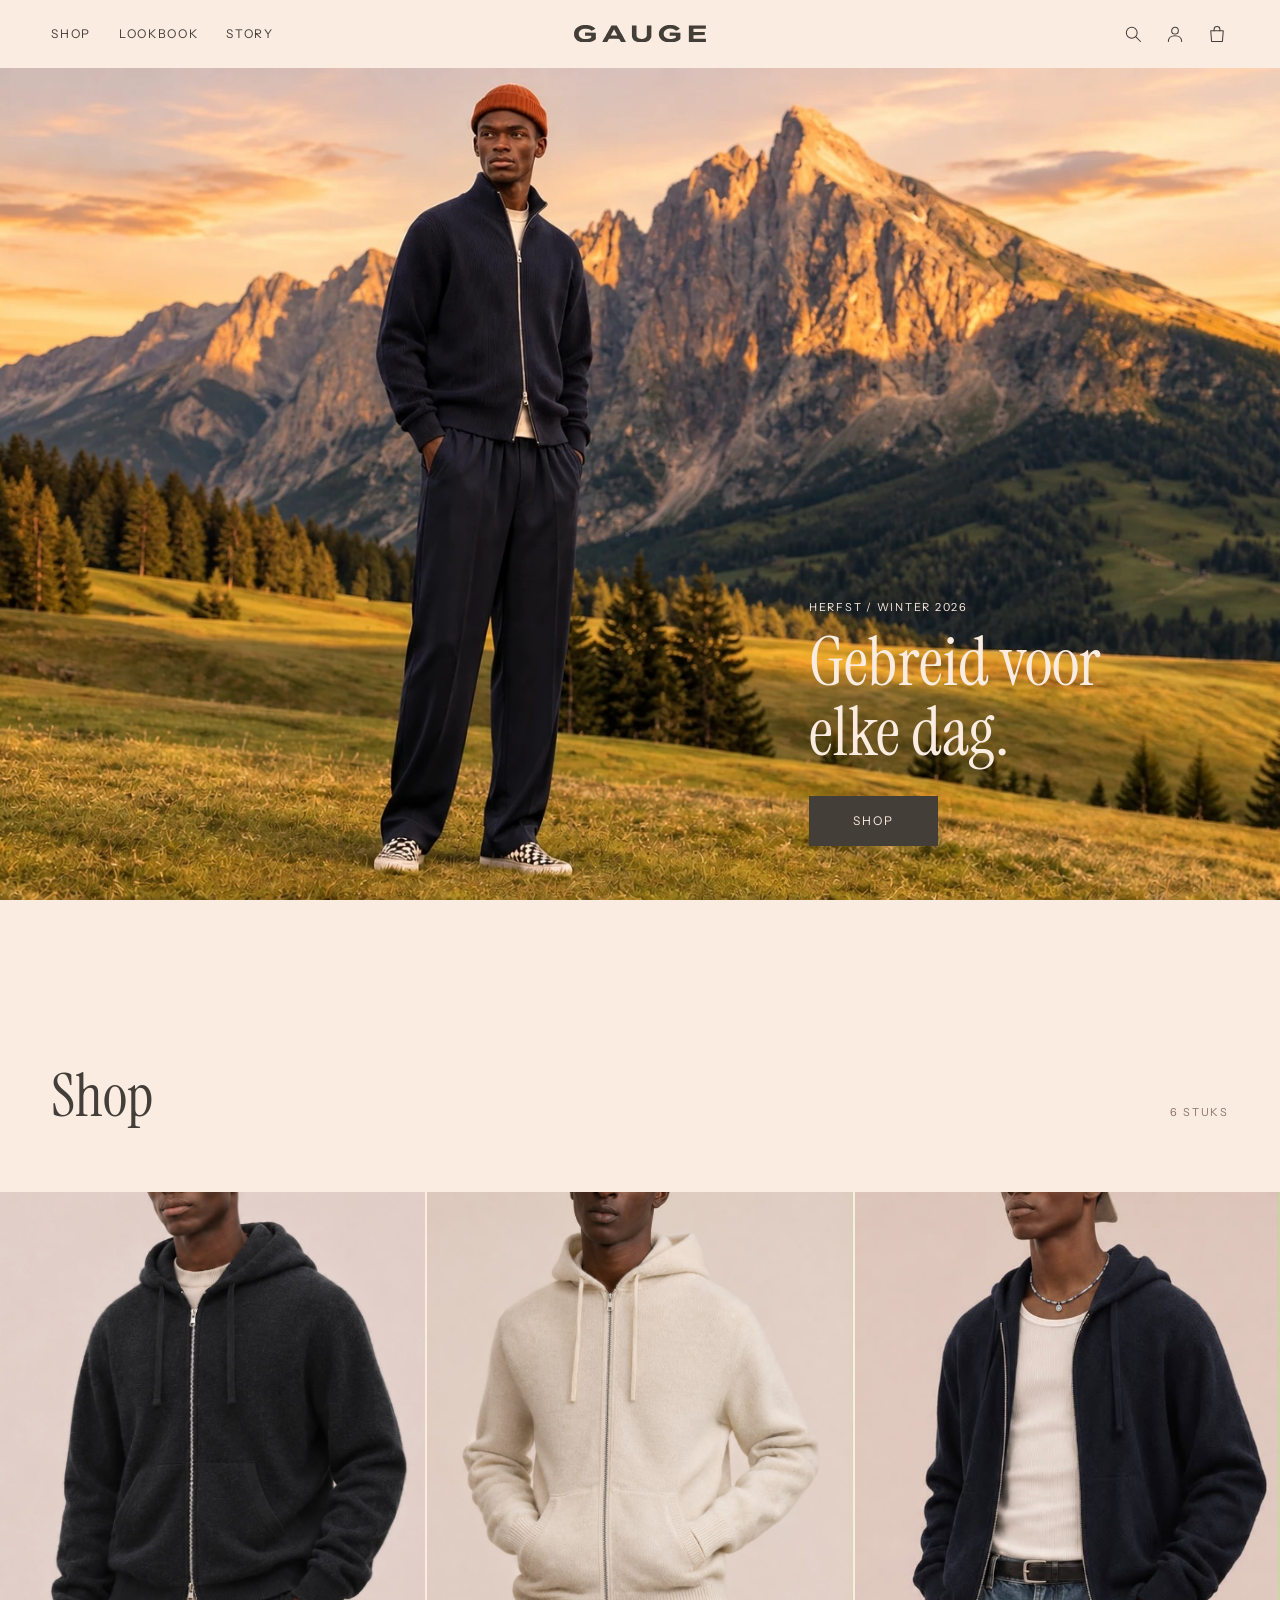
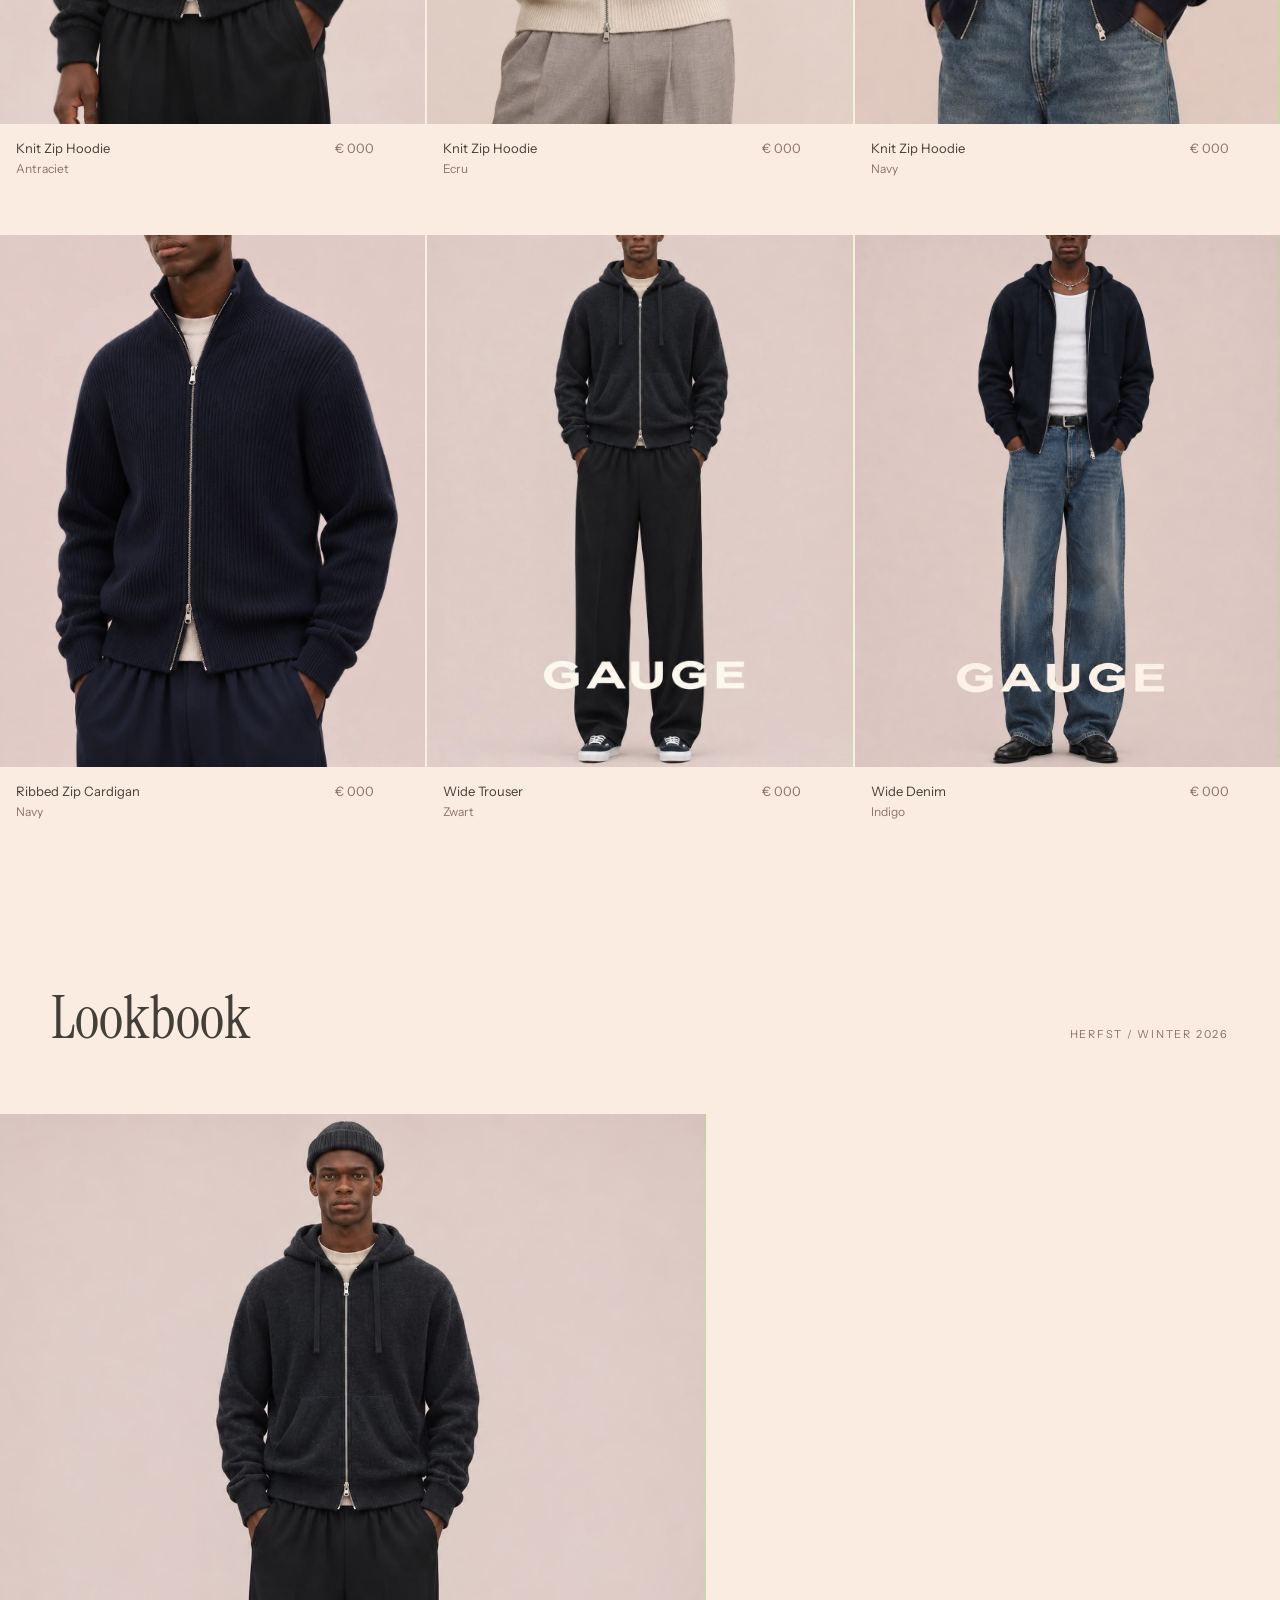
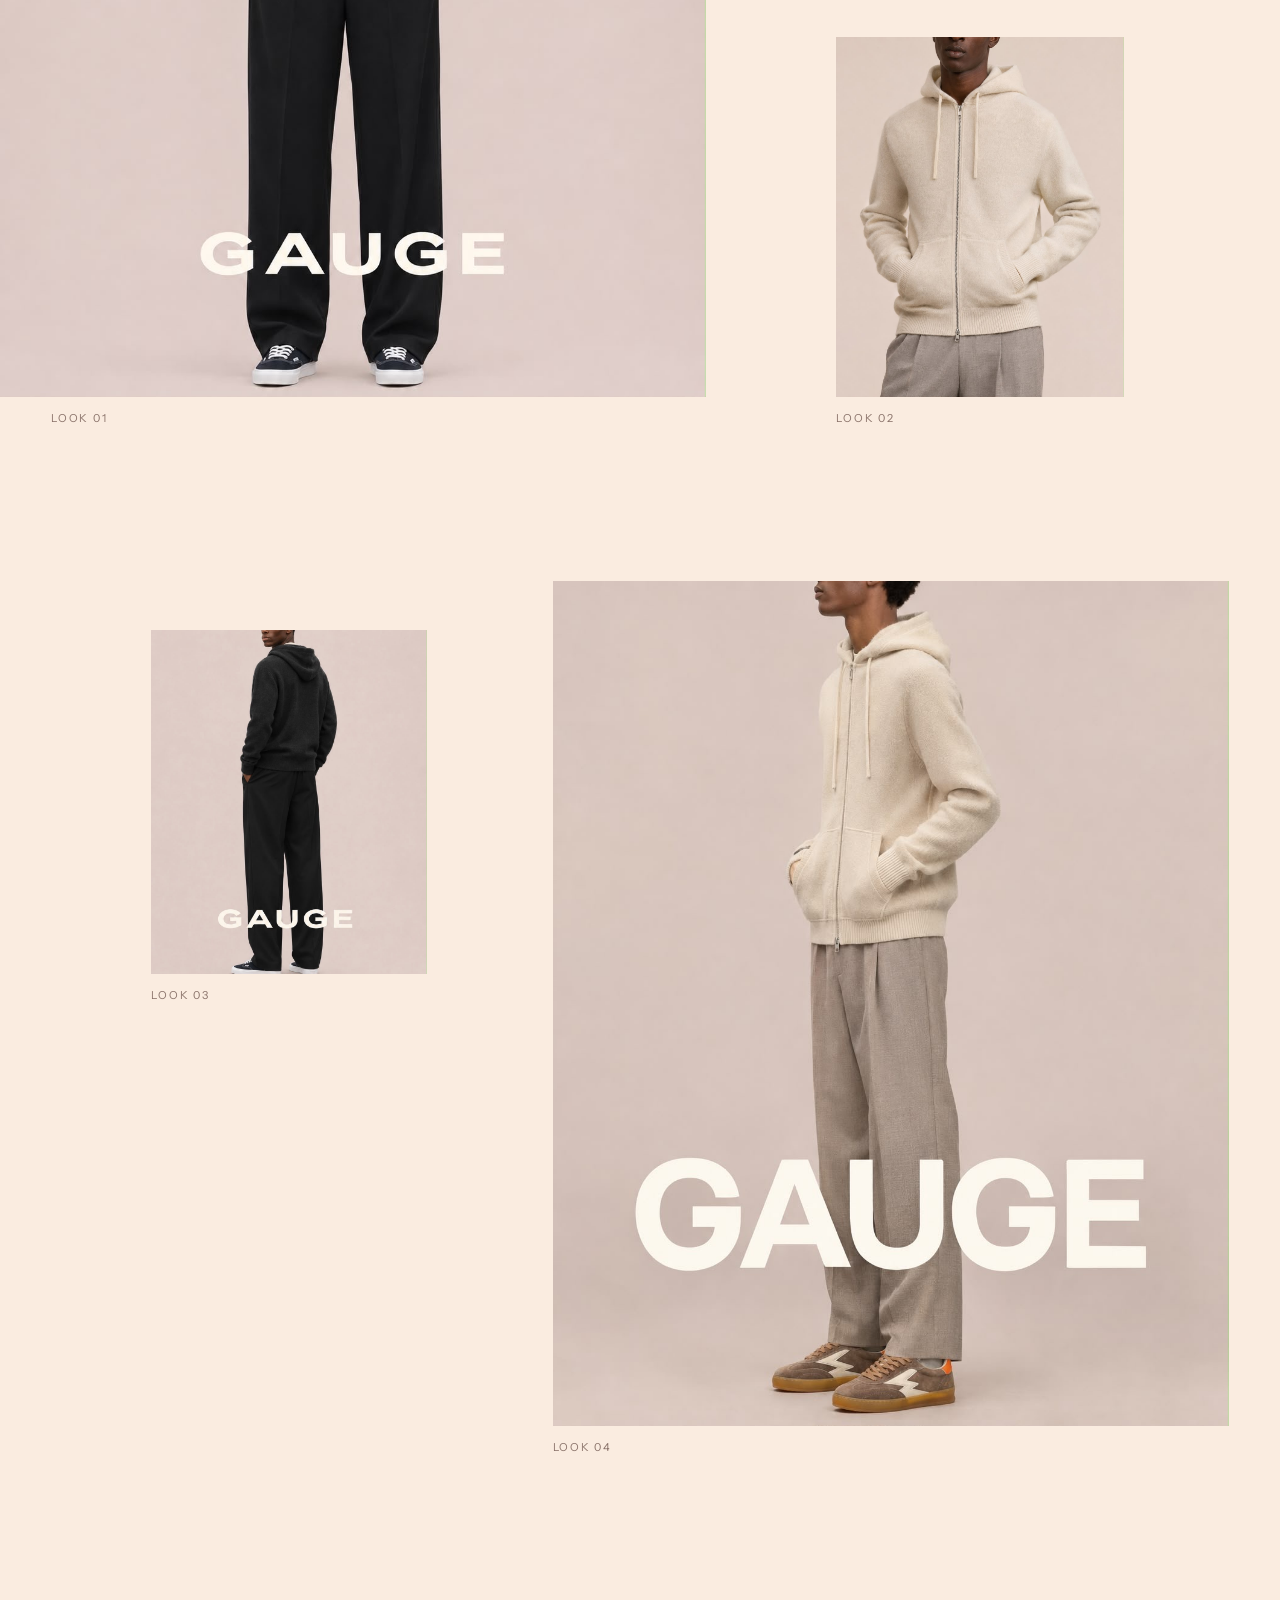
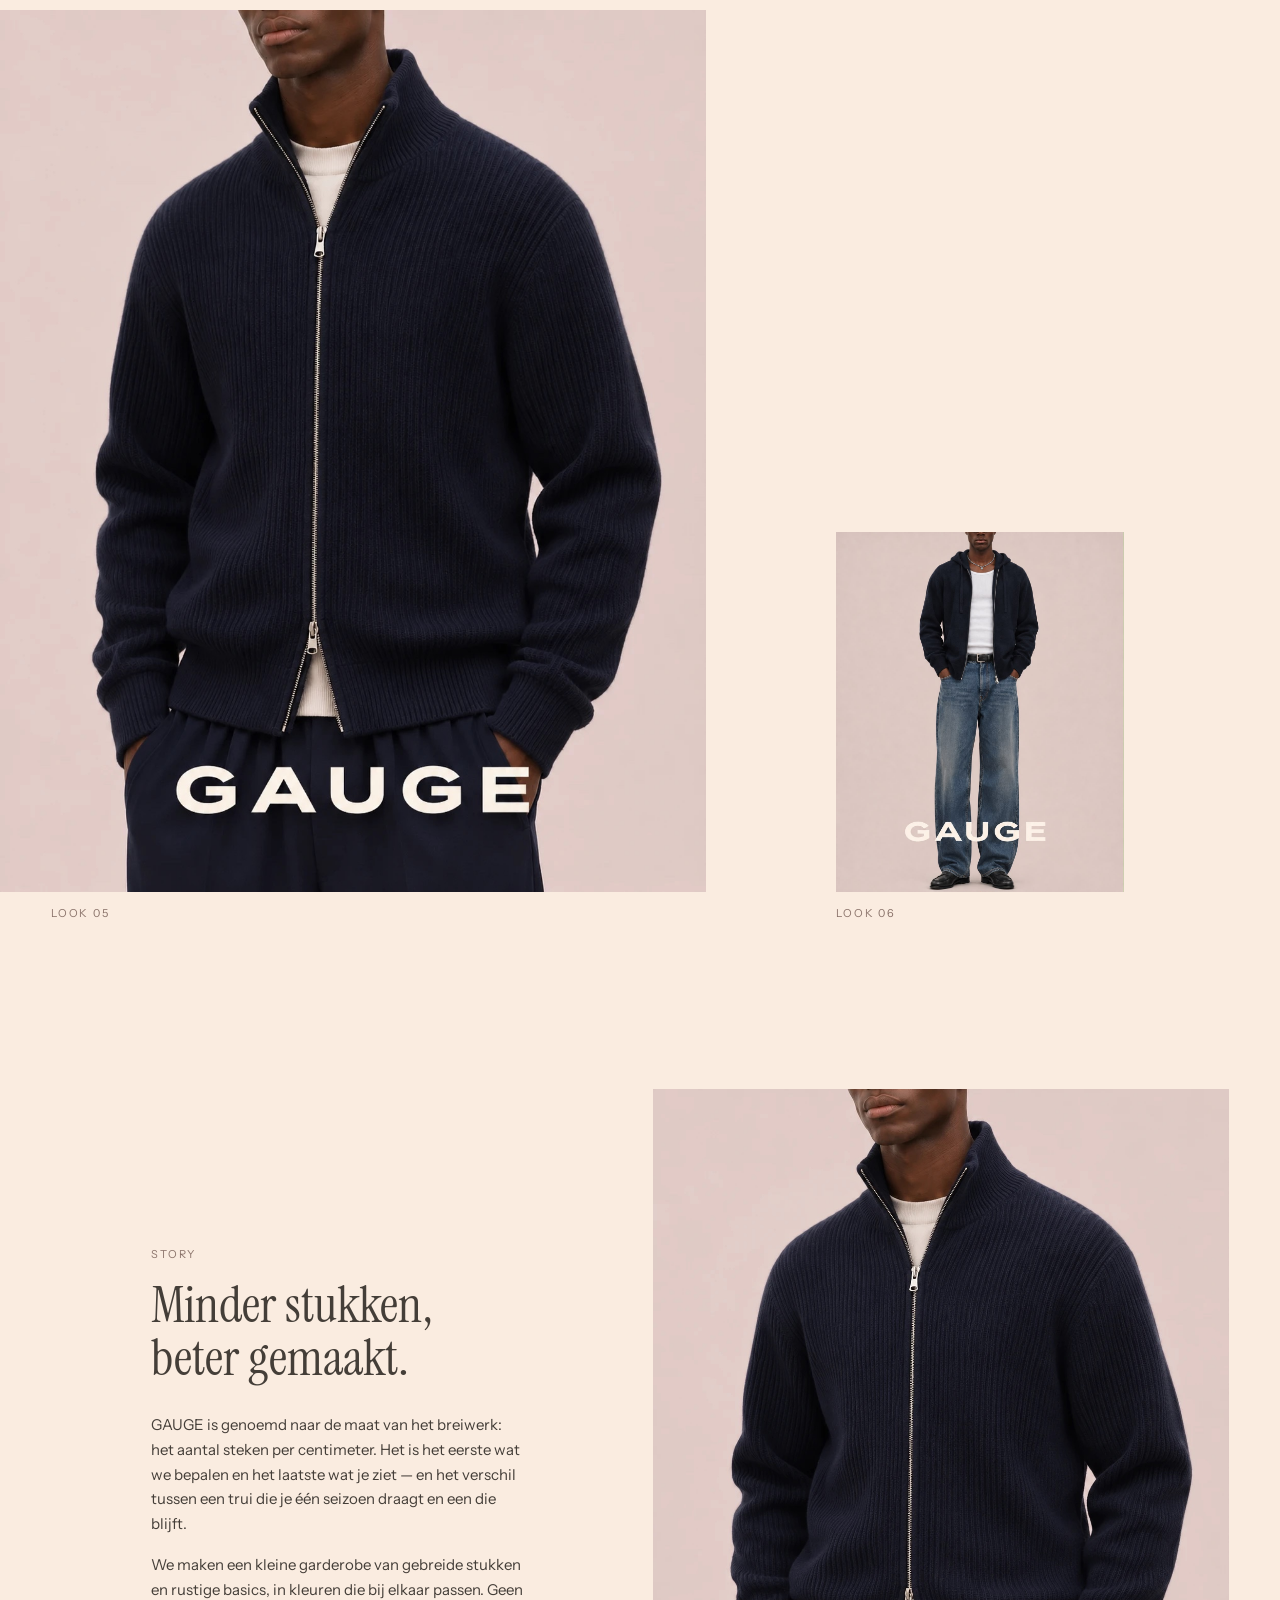
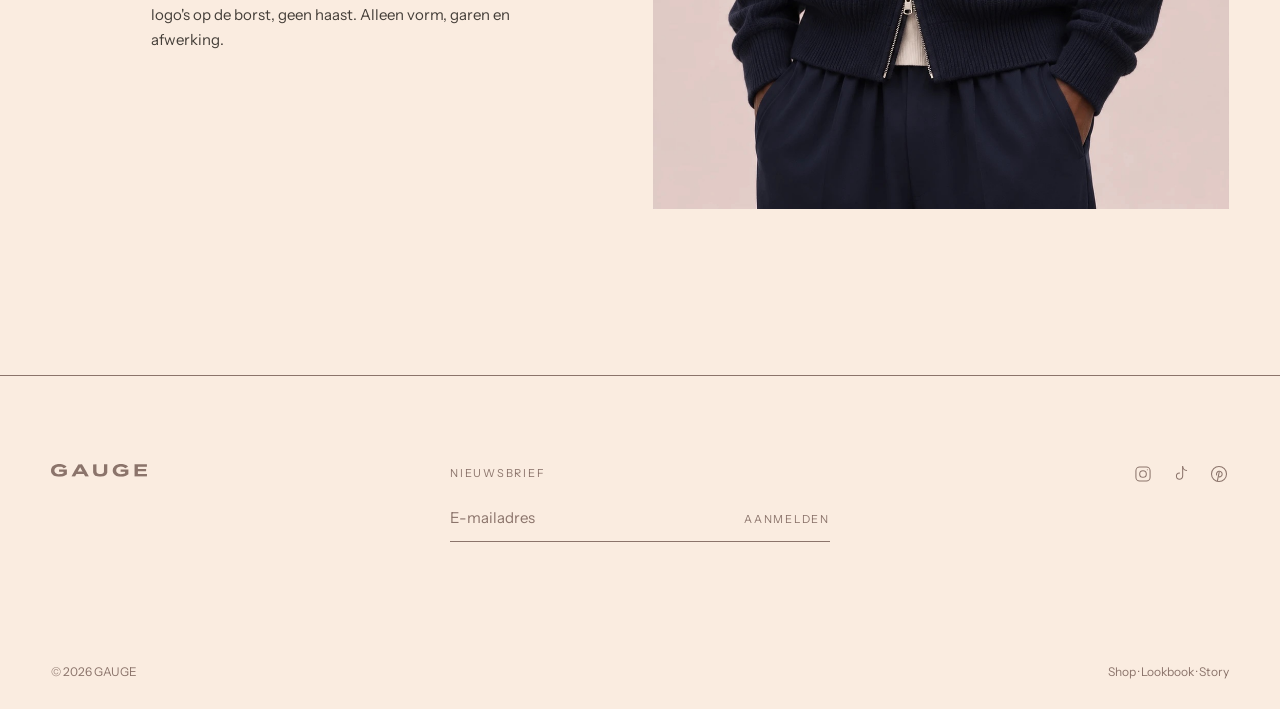
==== index.html @ 4f189fba "Add files via upload" ====
<!doctype html>
<html lang="nl">
<head>
<meta charset="utf-8">
<meta name="viewport" content="width=device-width, initial-scale=1">
<title>GAUGE</title>
<meta name="description" content="GAUGE — knitwear en essentials.">
<link rel="preconnect" href="https://fonts.googleapis.com">
<link rel="preconnect" href="https://fonts.gstatic.com" crossorigin>
<link href="https://fonts.googleapis.com/css2?family=Instrument+Sans:wght@400;500&family=Instrument+Serif:ital@0;1&display=swap" rel="stylesheet">
<style>
  /* ── Palet: alleen deze vier kleuren ───────────────────────── */
  :root {
    --sand:  #FAECE0; /* 1. achtergrond, vlakken, header */
    --taupe: #8B746B; /* 2. bodytekst, lijnen, hover */
    --ink:   #443E38; /* 3. koppen, logo, knoppen */
    --wine:  #6E3F3E; /* 4. accent: actieve link, CTA-hover */

    --serif: "Instrument Serif", "Times New Roman", serif;
    --sans:  "Instrument Sans", "Helvetica Neue", Arial, sans-serif;

    --gutter: clamp(16px, 4vw, 56px);
    --section: clamp(88px, 13vw, 200px);
    --header-h: 68px;
  }

  *, *::before, *::after { box-sizing: border-box; }
  html { scroll-behavior: smooth; -webkit-text-size-adjust: 100%; }
  body {
    margin: 0;
    background: var(--sand);
    color: var(--taupe);
    font-family: var(--sans);
    font-size: 15px;
    line-height: 1.65;
    -webkit-font-smoothing: antialiased;
  }
  img { display: block; width: 100%; height: 100%; object-fit: cover; }
  a { color: inherit; text-decoration: none; }
  button { font: inherit; color: inherit; background: none; border: 0; padding: 0; cursor: pointer; }
  h1, h2, h3, p, figure { margin: 0; }
  :focus-visible { outline: 1px solid var(--wine); outline-offset: 4px; }

  h1, h2 { font-family: var(--serif); font-weight: 400; color: var(--ink); line-height: 1.05; text-wrap: balance; }
  .label {
    font-size: 11px; letter-spacing: .16em; text-transform: uppercase; color: var(--taupe);
  }
  .logo { display: block; fill: var(--ink); }

  /* ── Header ────────────────────────────────────────────────── */
  .header {
    position: sticky; top: 0; z-index: 20;
    height: var(--header-h);
    padding: 0 var(--gutter);
    display: grid; grid-template-columns: 1fr auto 1fr; align-items: center;
    background: var(--sand);
    border-bottom: 1px solid transparent;
    transition: border-color .3s;
  }
  .header.scrolled { border-bottom-color: var(--taupe); }
  .header .logo { width: 132px; height: auto; }
  .header__logo { grid-column: 2; }
  .header__right { grid-column: 3; justify-self: end; display: flex; align-items: center; gap: 36px; }
  .nav { display: flex; gap: 28px; }
  .nav a {
    font-size: 12px; letter-spacing: .14em; text-transform: uppercase; color: var(--ink);
    padding: 6px 0; transition: color .2s;
  }
  .nav a:hover { color: var(--taupe); }
  .nav a.active { color: var(--wine); }
  .icons { display: flex; gap: 18px; }
  .icons a, .burger { display: grid; place-items: center; width: 24px; height: 24px; color: var(--ink); transition: color .2s; }
  .icons a:hover { color: var(--taupe); }
  .icon { width: 20px; height: 20px; fill: none; stroke: currentColor; stroke-width: 1.25; stroke-linecap: round; stroke-linejoin: round; }
  .burger { display: none; }

  /* ── Hero ──────────────────────────────────────────────────── */
  .hero {
    position: relative;
    height: calc(100svh - var(--header-h));
    min-height: 520px;
    background: var(--sand);
    overflow: hidden;
  }
  .hero .ph { position: absolute; inset: 0; }
  .hero__text {
    position: absolute; left: var(--gutter); bottom: clamp(28px, 6vh, 64px);
    max-width: 420px;
  }
  .hero__text h1 { font-size: clamp(40px, 5.2vw, 76px); margin: 12px 0 28px; }
  .btn {
    display: inline-block;
    padding: 15px 44px;
    background: var(--ink); color: var(--sand);
    font-size: 12px; letter-spacing: .16em; text-transform: uppercase;
    transition: background-color .25s;
  }
  .btn:hover { background: var(--wine); }

  /* ── Placeholders voor foto's ──────────────────────────────── */
  .ph { position: relative; background: var(--sand); overflow: hidden; }
  .ph.missing img { display: none; }
  .ph.missing { outline: 1px solid var(--taupe); outline-offset: -1px; }
  .ph.missing::after {
    content: attr(data-ph);
    position: absolute; inset: 0; display: grid; place-items: center; padding: 16px;
    text-align: center; font-size: 11px; letter-spacing: .14em; text-transform: uppercase; color: var(--taupe);
  }
  .hero .ph.missing { outline: 0; }
  /* Tekst op de bannerfoto: licht op beeld, rechtsonder naast het model */
  .hero .ph img { object-position: 38% 50%; }
  .hero .ph:not(.missing) + .hero__text { left: auto; right: var(--gutter); }
  .hero .ph:not(.missing) + .hero__text h1,
  .hero .ph:not(.missing) + .hero__text .label { color: var(--sand); }

  /* ── Secties ───────────────────────────────────────────────── */
  section { scroll-margin-top: var(--header-h); }
  .section-head {
    padding: var(--section) var(--gutter) clamp(32px, 5vw, 64px);
    display: flex; align-items: baseline; justify-content: space-between; gap: 24px;
  }
  .section-head h2 { font-size: clamp(36px, 4.6vw, 64px); }

  /* Shop */
  .grid { display: grid; grid-template-columns: repeat(3, 1fr); gap: 56px 2px; }
  .product { display: block; }
  .product .ph { aspect-ratio: 4 / 5; }
  .product .ph img { position: absolute; inset: 0; transition: opacity .45s; }
  .product .ph img.alt { opacity: 0; }
  .product:hover .ph img.alt, .product:focus-visible .ph img.alt { opacity: 1; }
  .product__info {
    display: flex; justify-content: space-between; gap: 16px;
    padding: 14px var(--gutter) 0 16px;
    font-size: 13px;
  }
  .product__name { color: var(--ink); transition: color .2s; }
  .product:hover .product__name { color: var(--taupe); }
  .product__color { display: block; font-size: 12px; }
  .product__price { white-space: nowrap; }

  /* Lookbook */
  .looks { padding: 0 var(--gutter); display: grid; gap: clamp(72px, 12vw, 180px); }
  .look-row { display: grid; grid-template-columns: repeat(12, 1fr); column-gap: clamp(12px, 2vw, 28px); align-items: end; }
  .look .ph { aspect-ratio: 4 / 5; }
  .look figcaption { margin-top: 12px; }
  .look-row .big   { grid-column: 1 / span 7; }
  .look-row .small { grid-column: 9 / span 3; }
  .look-row.flip .small { grid-column: 2 / span 3; grid-row: 1; align-self: start; margin-top: 18%; }
  .look-row.flip .big   { grid-column: 6 / span 7; grid-row: 1; }
  .look-row.bleed { margin-left: calc(var(--gutter) * -1); }
  .look-row.bleed .big figcaption { padding-left: var(--gutter); }

  .reveal { opacity: 0; transform: translateY(18px); transition: opacity .9s ease, transform .9s ease; }
  .reveal.in { opacity: 1; transform: none; }

  /* Story */
  .story {
    padding: var(--section) var(--gutter);
    display: grid; grid-template-columns: repeat(12, 1fr); column-gap: clamp(12px, 2vw, 28px); align-items: center;
  }
  .story__text { grid-column: 2 / span 4; color: var(--ink); }
  .story__text h2 { font-size: clamp(34px, 4vw, 56px); margin: 14px 0 28px; }
  .story__text p + p { margin-top: 1.1em; }
  .story__text p { max-width: 42ch; }
  .story__image { grid-column: 7 / span 6; }
  .story__image .ph { aspect-ratio: 4 / 5; }

  /* Footer */
  .footer {
    border-top: 1px solid var(--taupe);
    padding: clamp(48px, 7vw, 88px) var(--gutter) 28px;
    color: var(--taupe);
  }
  .footer__top { display: grid; grid-template-columns: 1fr minmax(260px, 380px) 1fr; gap: 40px; align-items: start; }
  .footer .logo { width: 96px; height: auto; fill: var(--taupe); }
  .newsletter label { display: block; margin-bottom: 14px; }
  .newsletter__row { display: flex; border-bottom: 1px solid var(--taupe); }
  .newsletter input {
    flex: 1; min-width: 0; padding: 10px 0; border: 0; border-radius: 0; background: transparent;
    font: inherit; color: var(--ink); outline: 0;
  }
  .newsletter input::placeholder { color: var(--taupe); opacity: 1; }
  .newsletter__row:focus-within { border-bottom-color: var(--wine); }
  .newsletter button { font-size: 11px; letter-spacing: .16em; text-transform: uppercase; padding: 10px 0 10px 16px; transition: color .2s; }
  .newsletter button:hover { color: var(--wine); }
  .newsletter__msg { min-height: 1.65em; margin-top: 10px; font-size: 13px; }
  .social { justify-self: end; display: flex; gap: 18px; }
  .social a { transition: color .2s; }
  .social a:hover { color: var(--ink); }
  .footer__bottom { margin-top: clamp(48px, 7vw, 88px); display: flex; justify-content: space-between; gap: 16px; font-size: 12px; }

  /* ── Mobiel ────────────────────────────────────────────────── */
  @media (max-width: 860px) {
    :root { --header-h: 60px; }
    .header .logo { width: 112px; }
    .burger { display: grid; }
    .header__right { gap: 0; }
    .header__menu {
      position: absolute; top: var(--header-h); left: 0; right: 0;
      background: var(--sand); border-bottom: 1px solid var(--taupe);
      padding: 20px var(--gutter) 28px;
      display: none; flex-direction: column; gap: 24px;
    }
    .header.open .header__menu { display: flex; }
    .header.open { border-bottom-color: var(--taupe); }
    .nav { flex-direction: column; gap: 4px; }
    .nav a { font-family: var(--serif); font-size: 32px; letter-spacing: 0; text-transform: none; }

    /* Mobiel staat de tekst over de donkere broek: knop licht i.p.v. donker */
    .hero .ph:not(.missing) + .hero__text { left: var(--gutter); right: var(--gutter); }
    .hero .ph:not(.missing) + .hero__text .btn { background: var(--sand); color: var(--ink); }
    .hero .ph:not(.missing) + .hero__text .btn:hover { background: var(--wine); color: var(--sand); }

    .grid { grid-template-columns: repeat(2, 1fr); gap: 36px 2px; }
    .product__info { flex-direction: column; gap: 2px; padding: 12px 12px 0; }

    .look-row .big, .look-row.flip .big { grid-column: 1 / -1; grid-row: auto; }
    .look-row .small { grid-column: 7 / span 6; margin-top: clamp(72px, 12vw, 180px); }
    .look-row.flip .small { grid-column: 1 / span 6; grid-row: auto; margin-top: 0; margin-bottom: clamp(72px, 12vw, 180px); }
    .look-row.bleed { margin-right: calc(var(--gutter) * -1); }
    .look-row.bleed .small { margin-right: var(--gutter); }

    .story__text { grid-column: 1 / -1; order: 2; margin-top: 40px; }
    .story__image { grid-column: 1 / -1; margin: 0 calc(var(--gutter) * -1); }

    .footer__top { grid-template-columns: 1fr; }
    .social { justify-self: start; }
  }
  @media (min-width: 861px) {
    /* Desktop: menu links van het logo, iconen rechts */
    .header__right, .header__menu { display: contents; }
    .header__logo { grid-row: 1; }
    .nav   { grid-column: 1; grid-row: 1; justify-self: start; }
    .icons { grid-column: 3; grid-row: 1; justify-self: end; }
  }
  @media (max-width: 480px) {
    .grid { grid-template-columns: 1fr; }
    .footer__bottom { flex-direction: column; }
  }
  @media (prefers-reduced-motion: reduce) {
    html { scroll-behavior: auto; }
    .reveal { opacity: 1; transform: none; transition: none; }
    .product .ph img { transition: none; }
  }
</style>
</head>
<body>

<!-- Logo: getraceerd uit de lookbookfoto, één keer gedefinieerd en hergebruikt -->
<svg width="0" height="0" style="position:absolute" aria-hidden="true">
  <symbol id="gauge-logo" viewBox="0 0 558.8 74.5">
    <path fill-rule="evenodd" d="M40.5 0.3L56.6 0.3L68.2 2.3L75.9 5.3L81.6 8.3L86.4 12.0L90.1 16.3L83.4 20.3L74.4 24.8L73.4 24.6L67.4 19.4L60.4 16.6L50.4 15.4L41.4 15.8L34.4 17.7L30.4 19.7L26.4 22.9L22.7 27.3L20.9 31.3L20.0 35.3L20.0 39.3L20.7 43.3L23.7 49.3L28.4 53.9L36.4 57.9L43.4 59.0L57.4 58.9L58.8 58.3L62.4 57.8L68.4 55.8L72.4 53.4L72.9 52.3L73.0 47.3L72.4 45.9L71.4 45.5L47.4 45.6L46.6 45.3L46.8 34.3L46.8 32.3L47.4 32.1L92.4 32.3L92.4 59.4L89.4 62.3L81.4 67.3L74.8 70.3L68.4 72.3L56.4 74.4L43.4 74.5L32.9 73.3L22.4 70.3L14.9 66.3L11.1 63.3L7.4 59.4L2.4 51.7L0.4 45.3L0.1 33.3L1.4 27.4L4.4 20.6L9.4 13.8L16.4 8.1L24.0 4.3L29.5 2.3ZM398.9 0.3L414.4 0.2L422.4 1.2L426.8 2.3L431.8 4.3L432.4 4.9L434.3 5.3L439.4 8.0L444.8 12.3L448.2 16.3L439.4 20.8L437.3 22.3L431.4 24.7L428.4 21.7L424.4 18.7L416.4 15.9L406.4 14.8L399.4 15.9L395.4 16.8L389.4 19.6L383.6 25.3L381.7 28.3L379.7 35.3L379.8 40.3L380.4 40.9L380.6 43.3L381.6 46.3L383.7 49.3L387.4 52.9L390.4 55.0L394.4 56.9L396.8 57.3L398.4 58.0L407.4 59.0L412.4 58.8L419.4 57.8L419.9 57.3L422.4 57.0L428.4 54.6L430.9 53.3L431.2 52.3L431.2 46.3L430.4 45.6L405.4 45.6L405.0 45.3L405.3 37.3L405.4 32.0L450.6 32.3L450.5 59.3L445.6 63.3L439.0 67.3L432.4 70.3L429.4 70.8L428.9 71.3L426.4 71.7L425.4 72.3L418.4 73.5L410.4 74.2L398.4 73.7L390.0 72.3L380.5 69.3L372.4 64.4L366.4 58.5L362.4 52.3L360.3 46.3L359.4 40.3L359.3 36.3L360.4 28.5L361.1 27.3L361.3 25.3L363.4 21.4L368.3 14.3L374.4 9.0L383.0 4.3L392.8 1.3ZM158.6 2.3L180.4 1.9L181.4 2.3L182.7 5.3L189.4 16.1L195.8 28.3L204.4 42.8L210.4 54.1L210.6 55.3L214.4 61.2L218.9 70.3L220.4 72.3L199.4 72.4L198.4 71.4L197.0 68.3L196.4 67.7L195.9 66.3L191.4 58.9L181.4 58.6L148.4 58.6L146.8 60.3L140.4 72.3L119.2 72.3L128.4 55.4L132.9 48.3L136.3 41.3L142.4 30.8L143.1 30.3L144.3 27.3L148.0 21.3L148.4 19.9L149.8 18.3ZM245.1 2.3L264.4 1.9L264.6 2.3L264.7 42.3L265.8 48.3L266.7 50.3L271.4 54.8L275.4 56.9L277.7 57.3L278.4 57.9L282.2 58.3L283.4 58.8L287.4 58.8L294.4 58.0L295.4 57.2L297.4 57.0L298.4 56.2L300.4 55.6L303.4 53.2L305.9 50.3L306.4 48.8L307.0 48.3L308.1 45.3L308.3 42.3L308.4 2.1L327.4 1.9L327.9 2.3L327.7 15.3L327.5 49.3L326.5 53.3L325.6 54.3L323.4 59.3L319.4 64.0L315.3 67.3L309.3 70.3L307.4 70.6L306.4 71.4L298.4 73.4L286.4 74.3L273.6 73.3L263.2 70.3L260.7 69.3L255.9 66.3L252.4 63.3L249.4 59.2L246.4 52.7L246.0 50.3L245.3 49.3L245.2 46.3ZM486.3 1.9L558.3 1.9L558.5 15.8L506.4 15.8L505.7 18.3L505.7 27.3L506.4 29.8L553.7 29.8L553.7 42.8L506.4 42.9L505.7 46.3L505.7 55.3L506.4 57.8L558.8 57.9L558.6 72.3L486.3 72.3ZM168.8 20.3L169.4 19.7L171.0 20.3L174.2 27.3L183.2 43.3L182.4 44.6L180.4 44.2L171.4 44.1L159.4 44.3L157.4 44.6L156.3 43.3L157.0 41.3L158.4 39.5Z"/>
  </symbol>
  <symbol id="i-search" viewBox="0 0 24 24"><circle cx="10.5" cy="10.5" r="6.5"/><path d="M15.5 15.5 21 21"/></symbol>
  <symbol id="i-account" viewBox="0 0 24 24"><circle cx="12" cy="8" r="4"/><path d="M4 21c0-4.4 3.6-7 8-7s8 2.6 8 7"/></symbol>
  <symbol id="i-bag" viewBox="0 0 24 24"><path d="M4.5 8h15l-1 13h-13z"/><path d="M8.5 8V6.5a3.5 3.5 0 0 1 7 0V8"/></symbol>
  <symbol id="i-menu" viewBox="0 0 24 24"><path d="M3 8h18M3 16h18"/></symbol>
  <symbol id="i-close" viewBox="0 0 24 24"><path d="M5 5l14 14M19 5 5 19"/></symbol>
  <symbol id="i-instagram" viewBox="0 0 24 24"><rect x="3.5" y="3.5" width="17" height="17" rx="4.5"/><circle cx="12" cy="12" r="4"/><path d="M17.2 6.8h.01"/></symbol>
  <symbol id="i-tiktok" viewBox="0 0 24 24"><path d="M14 3v11.5a3.75 3.75 0 1 1-3.75-3.75"/><path d="M14 3c.3 2.6 2 4.4 4.75 4.75"/></symbol>
  <symbol id="i-pinterest" viewBox="0 0 24 24"><circle cx="12" cy="12" r="9"/><path d="M10 20.5 12.2 10"/><path d="M9.2 13.2A3.4 3.4 0 1 1 12 15.4"/></symbol>
</svg>

<!-- ═══ HEADER ═══ -->
<header class="header" id="header">
  <a class="header__logo" href="#top" aria-label="GAUGE — naar boven">
    <svg class="logo" viewBox="0 0 558.8 74.5" role="img" aria-label="GAUGE"><use href="#gauge-logo"/></svg>
  </a>
  <div class="header__right">
    <div class="header__menu" id="menu">
      <nav class="nav" aria-label="Hoofdmenu">
        <a href="#shop">Shop</a>
        <a href="#lookbook">Lookbook</a>
        <a href="#story">Story</a>
      </nav>
      <div class="icons">
        <a href="#" aria-label="Zoeken"><svg class="icon"><use href="#i-search"/></svg></a>
        <a href="#" aria-label="Account"><svg class="icon"><use href="#i-account"/></svg></a>
        <a href="#" aria-label="Winkelwagen"><svg class="icon"><use href="#i-bag"/></svg></a>
      </div>
    </div>
    <button class="burger" id="burger" aria-label="Menu" aria-expanded="false" aria-controls="menu">
      <svg class="icon"><use id="burger-icon" href="#i-menu"/></svg>
    </button>
  </div>
</header>

<main id="top">

  <!-- ═══ HERO ═══  FOTO: hero.jpg (tijdelijke banner; later vervangen door studiobeeld) -->
  <section class="hero">
    <figure class="ph" data-ph="hero.jpg">
      <img src="hero.jpg" alt="Model in navy vest en pantalon van GAUGE in een berglandschap bij zonsondergang">
    </figure>
    <div class="hero__text">
      <p class="label">Herfst / Winter 2026</p>
      <h1>Gebreid voor elke dag.</h1>
      <a class="btn" href="#shop">Shop</a>
    </div>
  </section>

  <!-- ═══ SHOP ═══ -->
  <section id="shop">
    <div class="section-head">
      <h2>Shop</h2>
      <p class="label">6 stuks</p>
    </div>
    <div class="grid">
      <a class="product" href="#">
        <figure class="ph" data-ph="lookbook/05.jpg">
          <img src="lookbook/05.jpg" alt="Zip Hoodie in antraciet, close-up" loading="lazy">
          <img class="alt" src="lookbook/01.jpg" alt="" loading="lazy">
        </figure>
        <div class="product__info">
          <span><span class="product__name">Knit Zip Hoodie</span><span class="product__color">Antraciet</span></span>
          <span class="product__price">€ 000</span>
        </div>
      </a>
      <a class="product" href="#">
        <figure class="ph" data-ph="lookbook/04.jpg">
          <img src="lookbook/04.jpg" alt="Zip Hoodie in ecru, close-up" loading="lazy">
          <img class="alt" src="lookbook/06.jpg" alt="" loading="lazy">
        </figure>
        <div class="product__info">
          <span><span class="product__name">Knit Zip Hoodie</span><span class="product__color">Ecru</span></span>
          <span class="product__price">€ 000</span>
        </div>
      </a>
      <a class="product" href="#">
        <figure class="ph" data-ph="lookbook/03.jpg">
          <img src="lookbook/03.jpg" alt="Zip Hoodie in navy, close-up" loading="lazy">
          <img class="alt" src="lookbook/02.jpg" alt="" loading="lazy">
        </figure>
        <div class="product__info">
          <span><span class="product__name">Knit Zip Hoodie</span><span class="product__color">Navy</span></span>
          <span class="product__price">€ 000</span>
        </div>
      </a>
      <a class="product" href="#">
        <figure class="ph" data-ph="lookbook/10.jpg">
          <img src="lookbook/10.jpg" alt="Geribd vest met rits in navy" loading="lazy">
          <img class="alt" src="lookbook/09.jpg" alt="" loading="lazy">
        </figure>
        <div class="product__info">
          <span><span class="product__name">Ribbed Zip Cardigan</span><span class="product__color">Navy</span></span>
          <span class="product__price">€ 000</span>
        </div>
      </a>
      <a class="product" href="#">
        <figure class="ph" data-ph="lookbook/08.jpg">
          <img src="lookbook/08.jpg" alt="Wijde pantalon in zwart, vooraanzicht" loading="lazy">
          <img class="alt" src="lookbook/07.jpg" alt="" loading="lazy">
        </figure>
        <div class="product__info">
          <span><span class="product__name">Wide Trouser</span><span class="product__color">Zwart</span></span>
          <span class="product__price">€ 000</span>
        </div>
      </a>
      <a class="product" href="#">
        <figure class="ph" data-ph="lookbook/02.jpg">
          <img src="lookbook/02.jpg" alt="Wijde jeans in indigo" loading="lazy">
          <img class="alt" src="lookbook/03.jpg" alt="" loading="lazy">
        </figure>
        <div class="product__info">
          <span><span class="product__name">Wide Denim</span><span class="product__color">Indigo</span></span>
          <span class="product__price">€ 000</span>
        </div>
      </a>
    </div>
  </section>

  <!-- ═══ LOOKBOOK ═══ -->
  <section id="lookbook">
    <div class="section-head">
      <h2>Lookbook</h2>
      <p class="label">Herfst / Winter 2026</p>
    </div>
    <div class="looks">
      <div class="look-row bleed">
        <figure class="look big reveal">
          <div class="ph" data-ph="lookbook/01.jpg"><img src="lookbook/01.jpg" alt="Look 01 — hoodie in antraciet met wijde pantalon" loading="lazy"></div>
          <figcaption class="label">Look 01</figcaption>
        </figure>
        <figure class="look small reveal">
          <div class="ph" data-ph="lookbook/04.jpg"><img src="lookbook/04.jpg" alt="Look 02 — hoodie in ecru" loading="lazy"></div>
          <figcaption class="label">Look 02</figcaption>
        </figure>
      </div>
      <div class="look-row flip">
        <figure class="look small reveal">
          <div class="ph" data-ph="lookbook/07.jpg"><img src="lookbook/07.jpg" alt="Look 03 — hoodie in antraciet, achteraanzicht" loading="lazy"></div>
          <figcaption class="label">Look 03</figcaption>
        </figure>
        <figure class="look big reveal">
          <div class="ph" data-ph="lookbook/06.jpg"><img src="lookbook/06.jpg" alt="Look 04 — hoodie in ecru met pantalon, zijaanzicht" loading="lazy"></div>
          <figcaption class="label">Look 04</figcaption>
        </figure>
      </div>
      <div class="look-row bleed">
        <figure class="look big reveal">
          <div class="ph" data-ph="lookbook/09.jpg"><img src="lookbook/09.jpg" alt="Look 05 — geribd vest in navy" loading="lazy"></div>
          <figcaption class="label">Look 05</figcaption>
        </figure>
        <figure class="look small reveal">
          <div class="ph" data-ph="lookbook/02.jpg"><img src="lookbook/02.jpg" alt="Look 06 — hoodie in navy met wijde jeans" loading="lazy"></div>
          <figcaption class="label">Look 06</figcaption>
        </figure>
      </div>
    </div>
  </section>

  <!-- ═══ STORY ═══  (tekst is een voorzet — vervang door jullie eigen verhaal) -->
  <section id="story" class="story">
    <div class="story__text reveal">
      <p class="label">Story</p>
      <h2>Minder stukken, beter gemaakt.</h2>
      <p>GAUGE is genoemd naar de maat van het breiwerk: het aantal steken per centimeter. Het is het eerste wat we bepalen en het laatste wat je ziet — en het verschil tussen een trui die je één seizoen draagt en een die blijft.</p>
      <p>We maken een kleine garderobe van gebreide stukken en rustige basics, in kleuren die bij elkaar passen. Geen logo's op de borst, geen haast. Alleen vorm, garen en afwerking.</p>
    </div>
    <figure class="story__image reveal">
      <div class="ph" data-ph="lookbook/10.jpg"><img src="lookbook/10.jpg" alt="Detail van geribd breiwerk in navy" loading="lazy"></div>
    </figure>
  </section>

</main>

<!-- ═══ FOOTER ═══ -->
<footer class="footer">
  <div class="footer__top">
    <a href="#top" aria-label="GAUGE — naar boven">
      <svg class="logo" viewBox="0 0 558.8 74.5" role="img" aria-label="GAUGE"><use href="#gauge-logo"/></svg>
    </a>
    <form class="newsletter" id="newsletter" novalidate>
      <label class="label" for="email">Nieuwsbrief</label>
      <div class="newsletter__row">
        <input id="email" type="email" name="email" placeholder="E-mailadres" autocomplete="email" required>
        <button type="submit">Aanmelden</button>
      </div>
      <p class="newsletter__msg" id="newsletter-msg" role="status"></p>
    </form>
    <div class="social">
      <a href="#" aria-label="Instagram"><svg class="icon"><use href="#i-instagram"/></svg></a>
      <a href="#" aria-label="TikTok"><svg class="icon"><use href="#i-tiktok"/></svg></a>
      <a href="#" aria-label="Pinterest"><svg class="icon"><use href="#i-pinterest"/></svg></a>
    </div>
  </div>
  <div class="footer__bottom">
    <span>© 2026 GAUGE</span>
    <span>Shop · Lookbook · Story</span>
  </div>
</footer>

<script>
  // Placeholders: ontbrekende foto → kader met bestandsnaam
  document.querySelectorAll('.ph').forEach(function (ph) {
    var img = ph.querySelector('img');
    if (!img) return;
    function missing() { ph.classList.add('missing'); }
    if (img.complete && img.naturalWidth === 0) missing();
    img.addEventListener('error', missing);
  });

  // Header: lijn bij scrollen + mobiel menu
  var header = document.getElementById('header');
  var burger = document.getElementById('burger');
  var burgerIcon = document.getElementById('burger-icon');
  function setMenu(open) {
    header.classList.toggle('open', open);
    burger.setAttribute('aria-expanded', open);
    burgerIcon.setAttribute('href', open ? '#i-close' : '#i-menu');
  }
  burger.addEventListener('click', function () { setMenu(!header.classList.contains('open')); });
  document.querySelectorAll('.nav a').forEach(function (a) { a.addEventListener('click', function () { setMenu(false); }); });
  document.addEventListener('keydown', function (e) { if (e.key === 'Escape') setMenu(false); });
  addEventListener('scroll', function () { header.classList.toggle('scrolled', scrollY > 8); }, { passive: true });

  // Actieve menulink
  var links = {};
  document.querySelectorAll('.nav a').forEach(function (a) { links[a.getAttribute('href').slice(1)] = a; });
  var spy = new IntersectionObserver(function (entries) {
    entries.forEach(function (e) {
      if (links[e.target.id]) links[e.target.id].classList.toggle('active', e.isIntersecting);
    });
  }, { rootMargin: '-45% 0px -55% 0px' });
  ['shop', 'lookbook', 'story'].forEach(function (id) { spy.observe(document.getElementById(id)); });

  // Subtiele fade-in
  var reveal = new IntersectionObserver(function (entries) {
    entries.forEach(function (e) {
      if (e.isIntersecting) { e.target.classList.add('in'); reveal.unobserve(e.target); }
    });
  }, { rootMargin: '0px 0px -8% 0px' });
  document.querySelectorAll('.reveal').forEach(function (el) { reveal.observe(el); });

  // Nieuwsbrief (demo: koppel hier jullie mailprovider)
  document.getElementById('newsletter').addEventListener('submit', function (e) {
    e.preventDefault();
    var input = document.getElementById('email');
    var msg = document.getElementById('newsletter-msg');
    if (!input.checkValidity()) { msg.textContent = 'Vul een geldig e-mailadres in.'; input.focus(); return; }
    msg.textContent = 'Bedankt — je staat op de lijst.';
    input.value = '';
  });
</script>
</body>
</html>
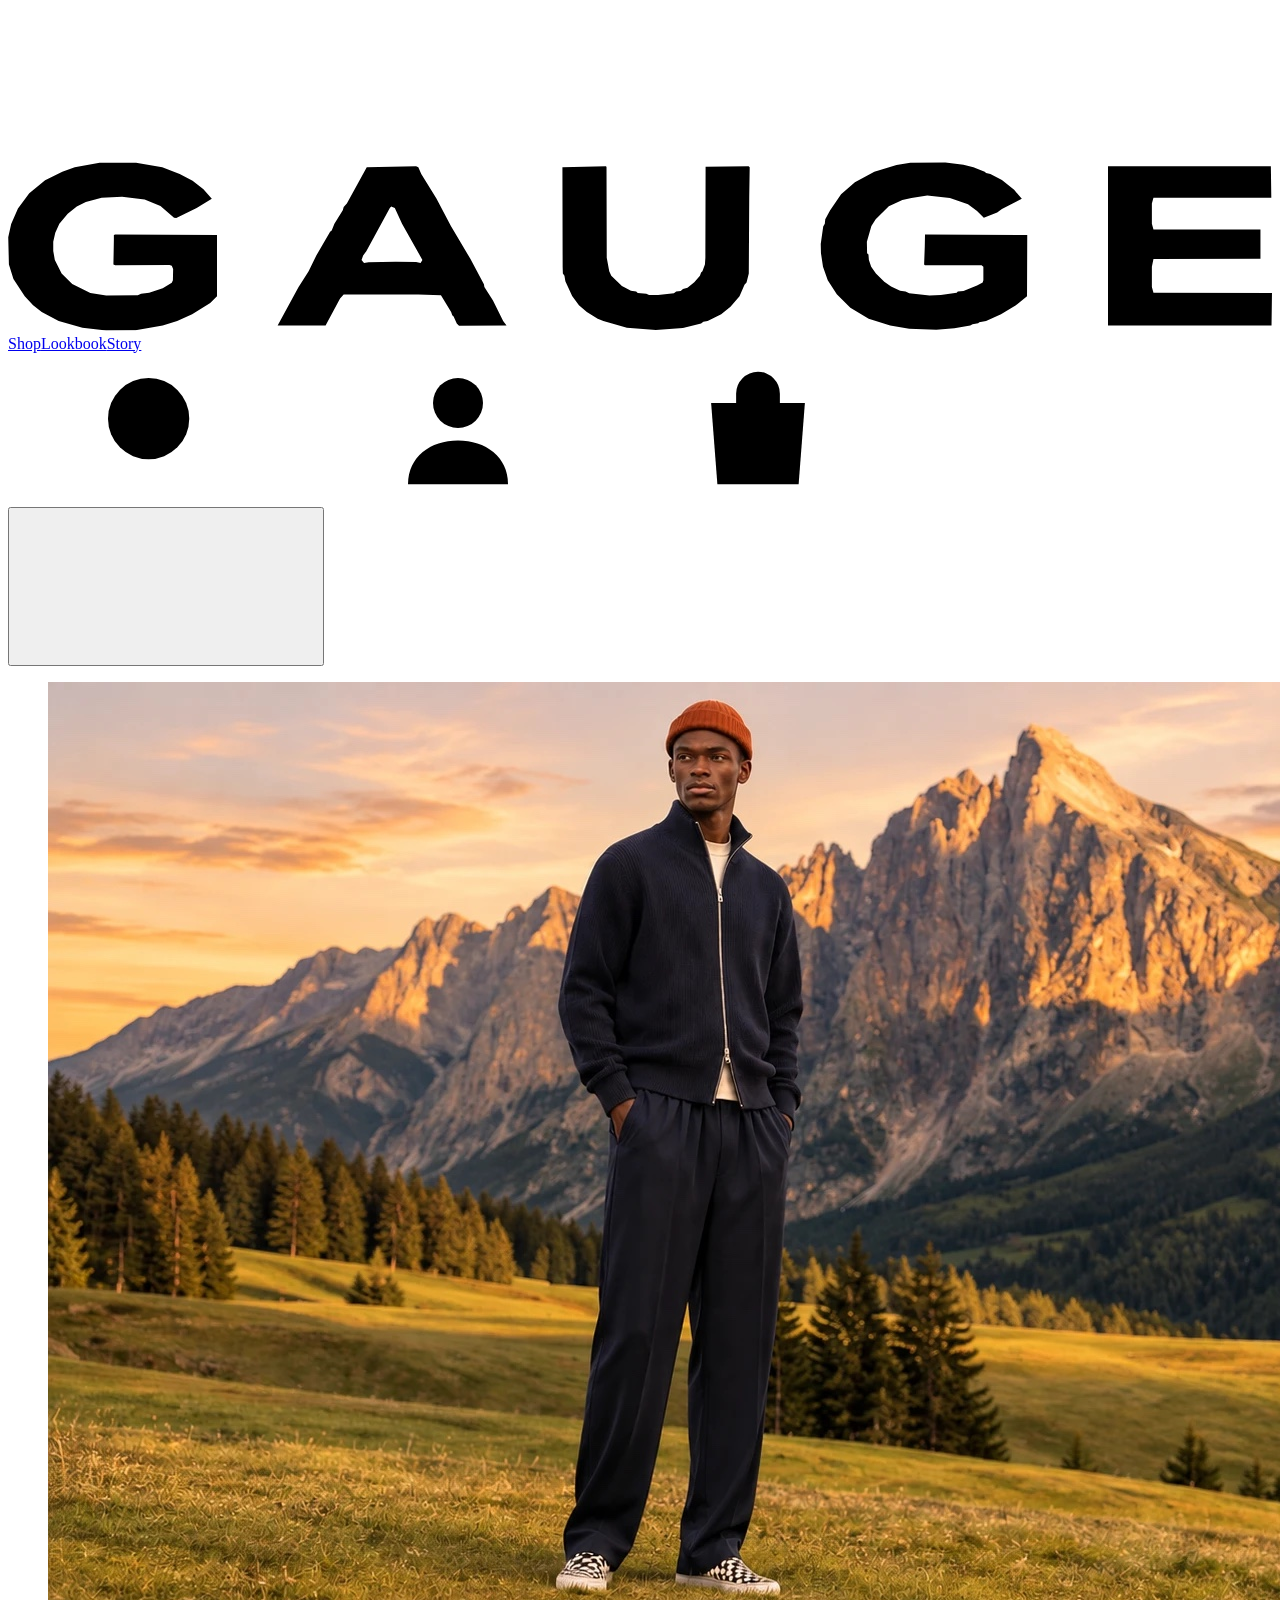
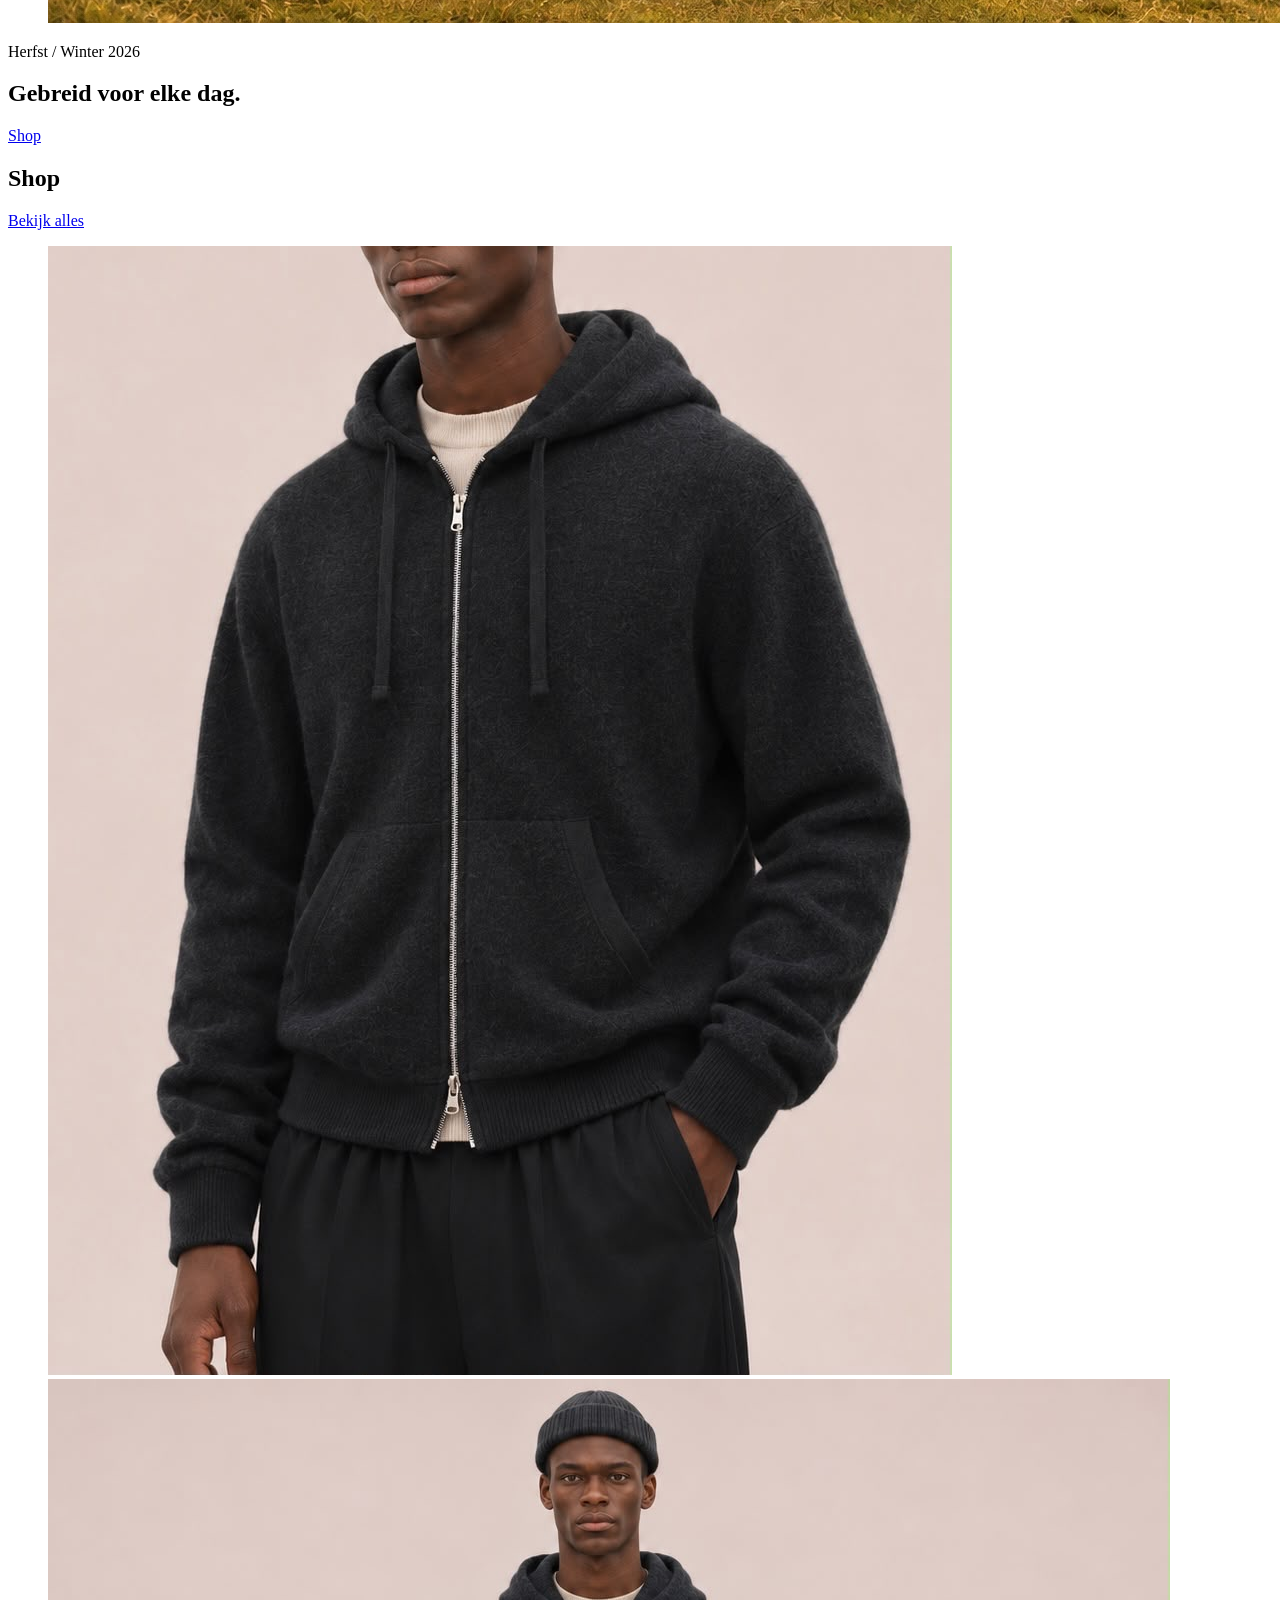
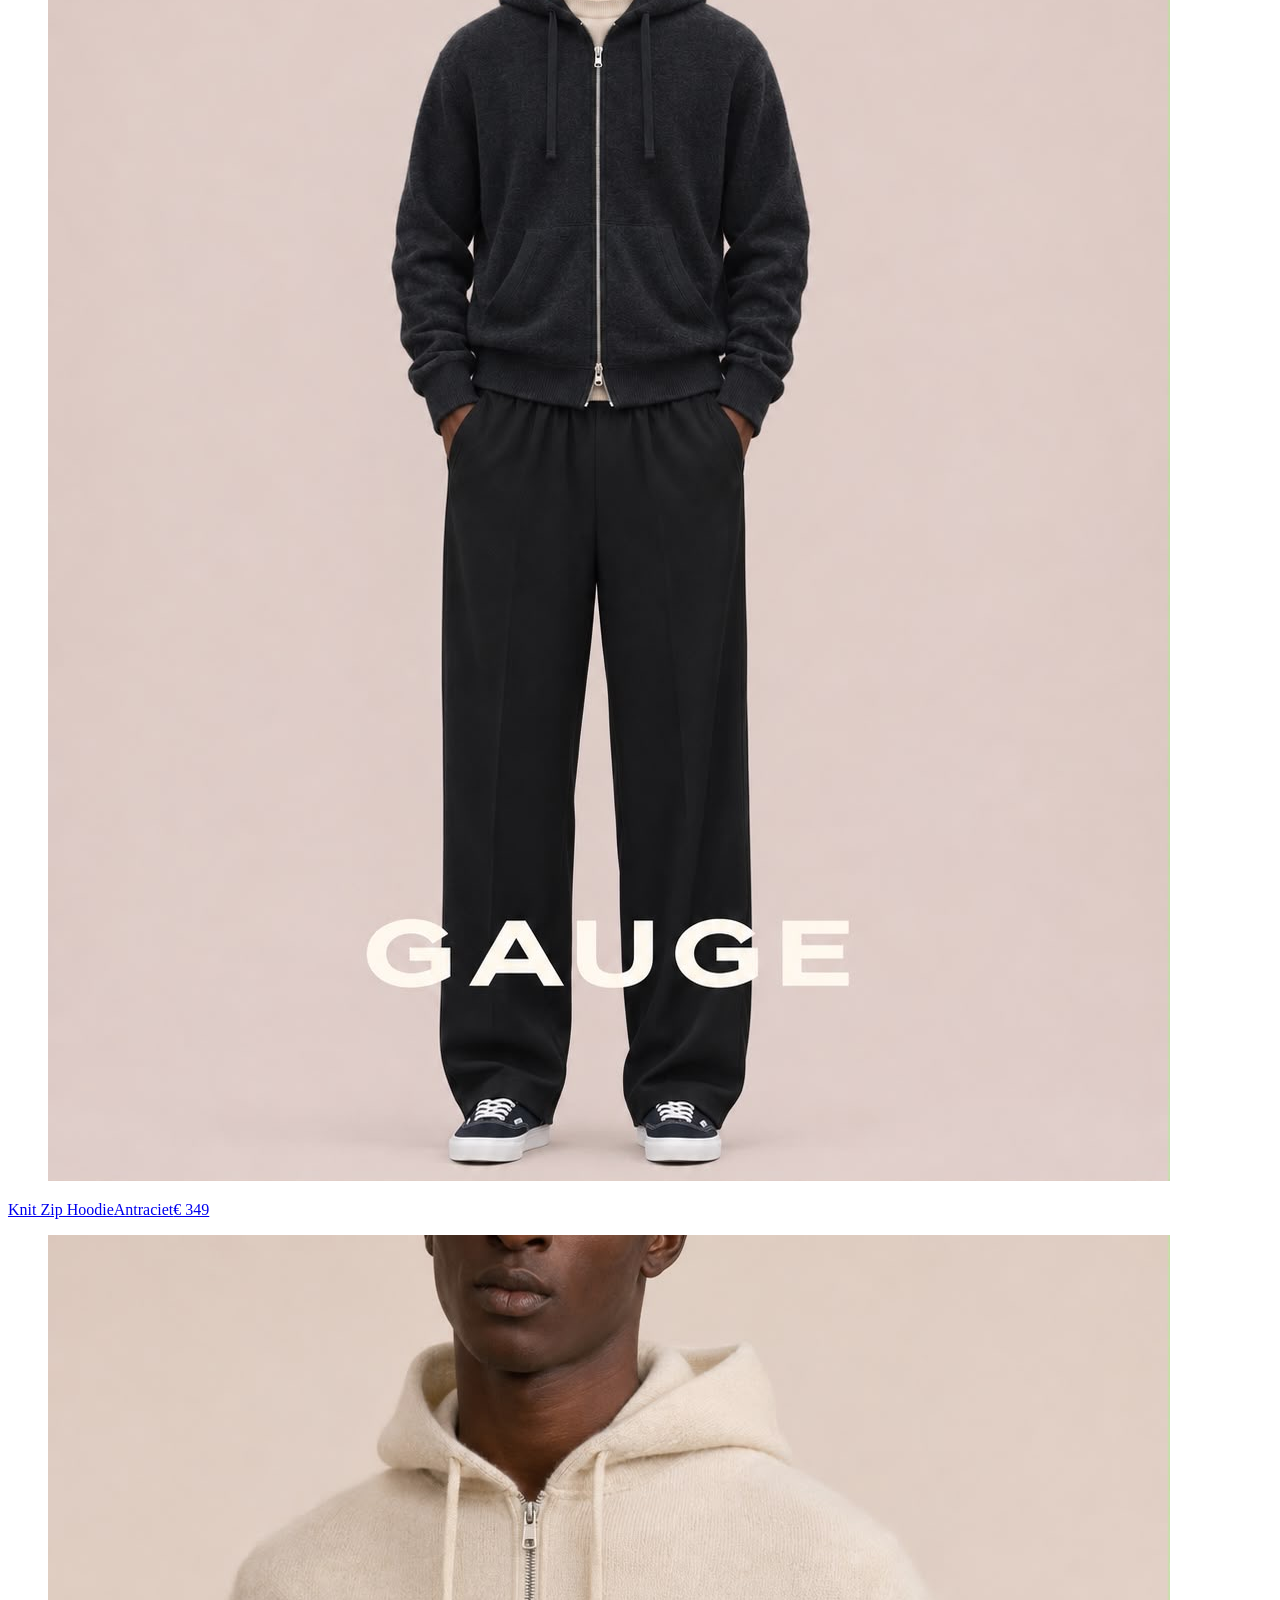
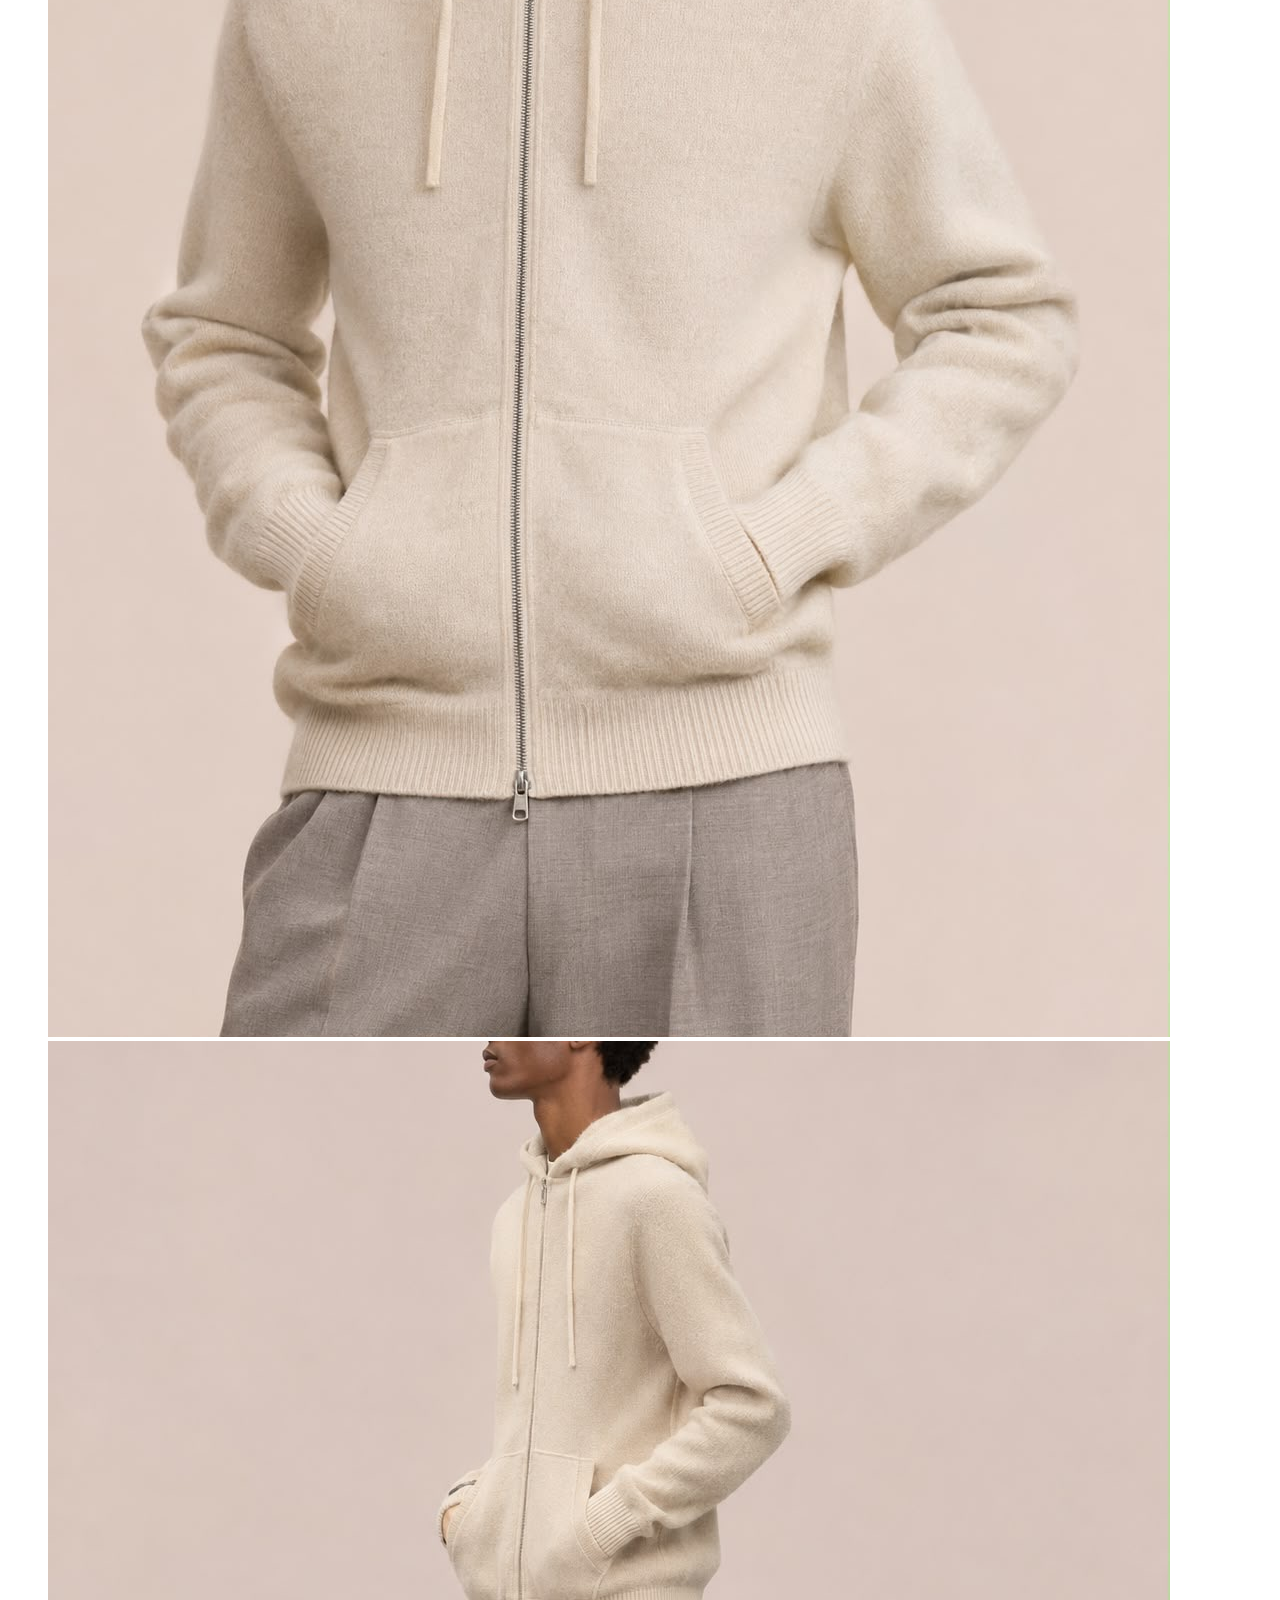
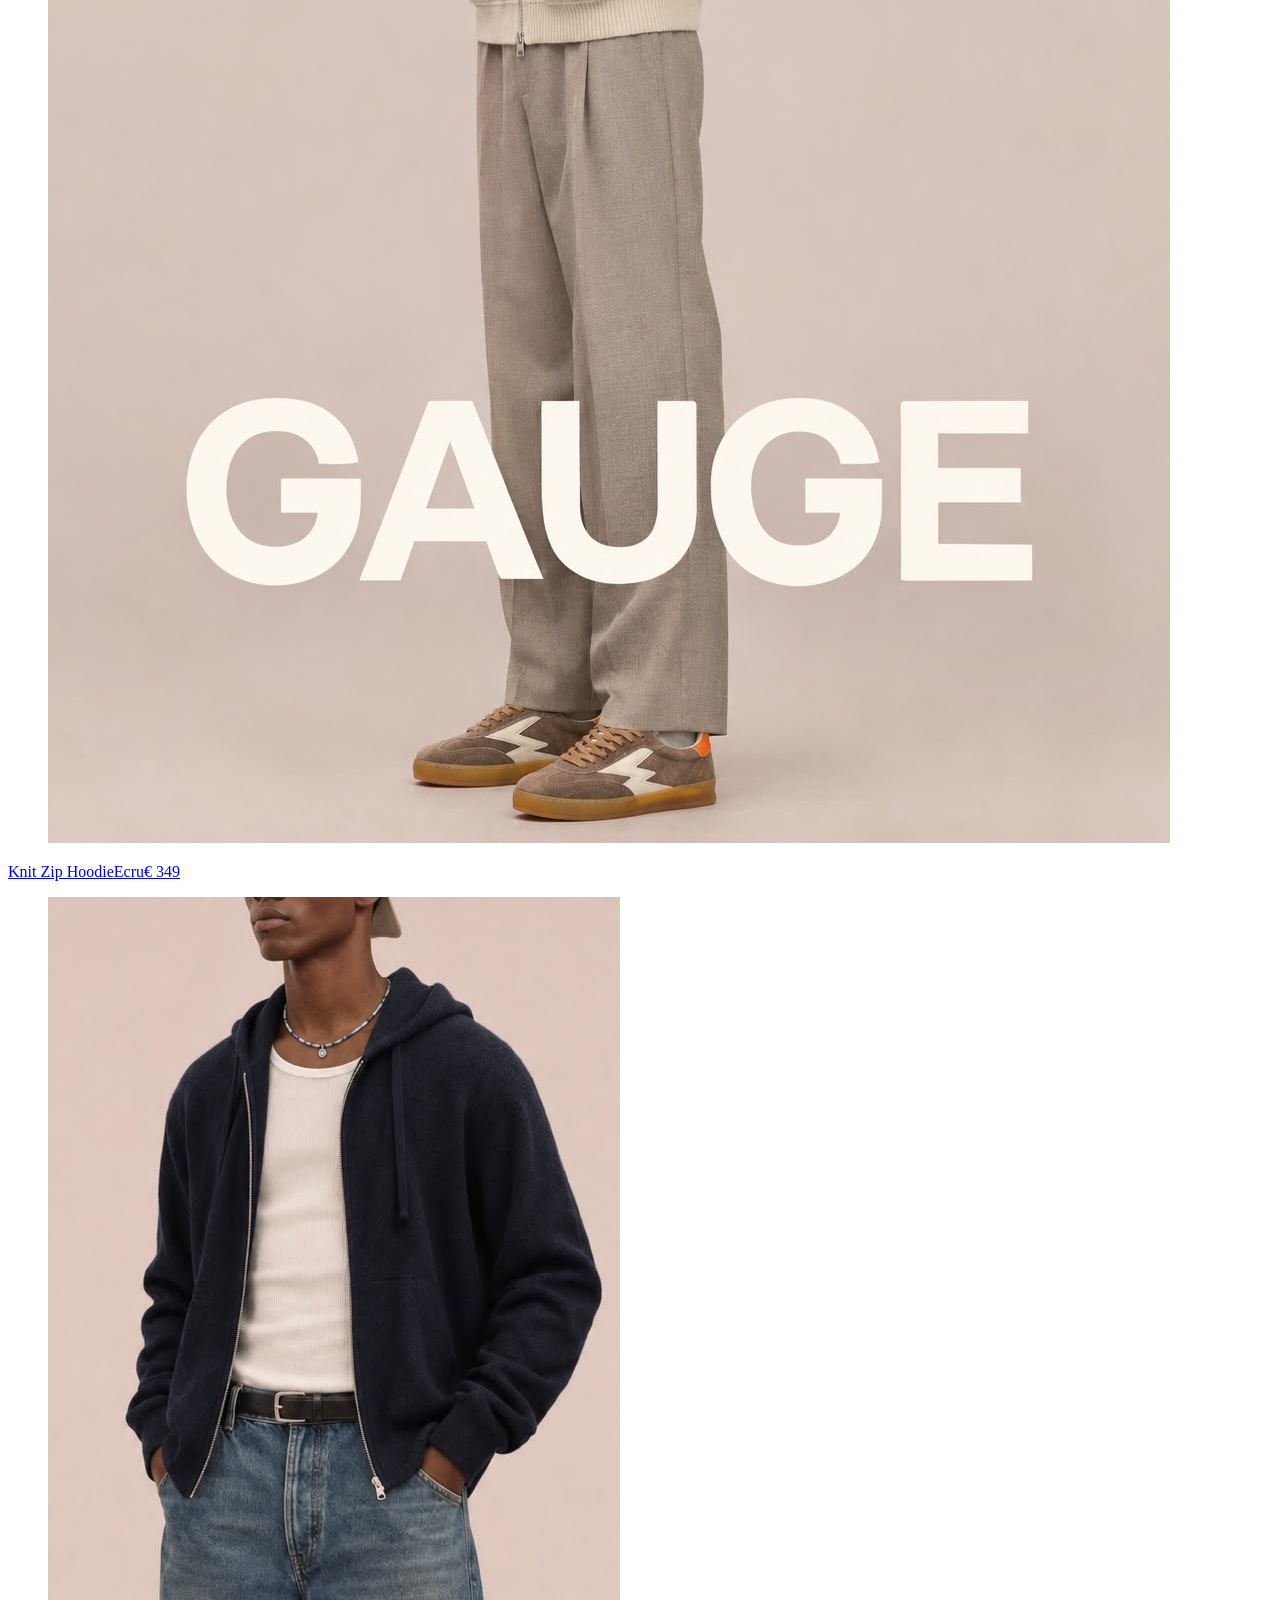
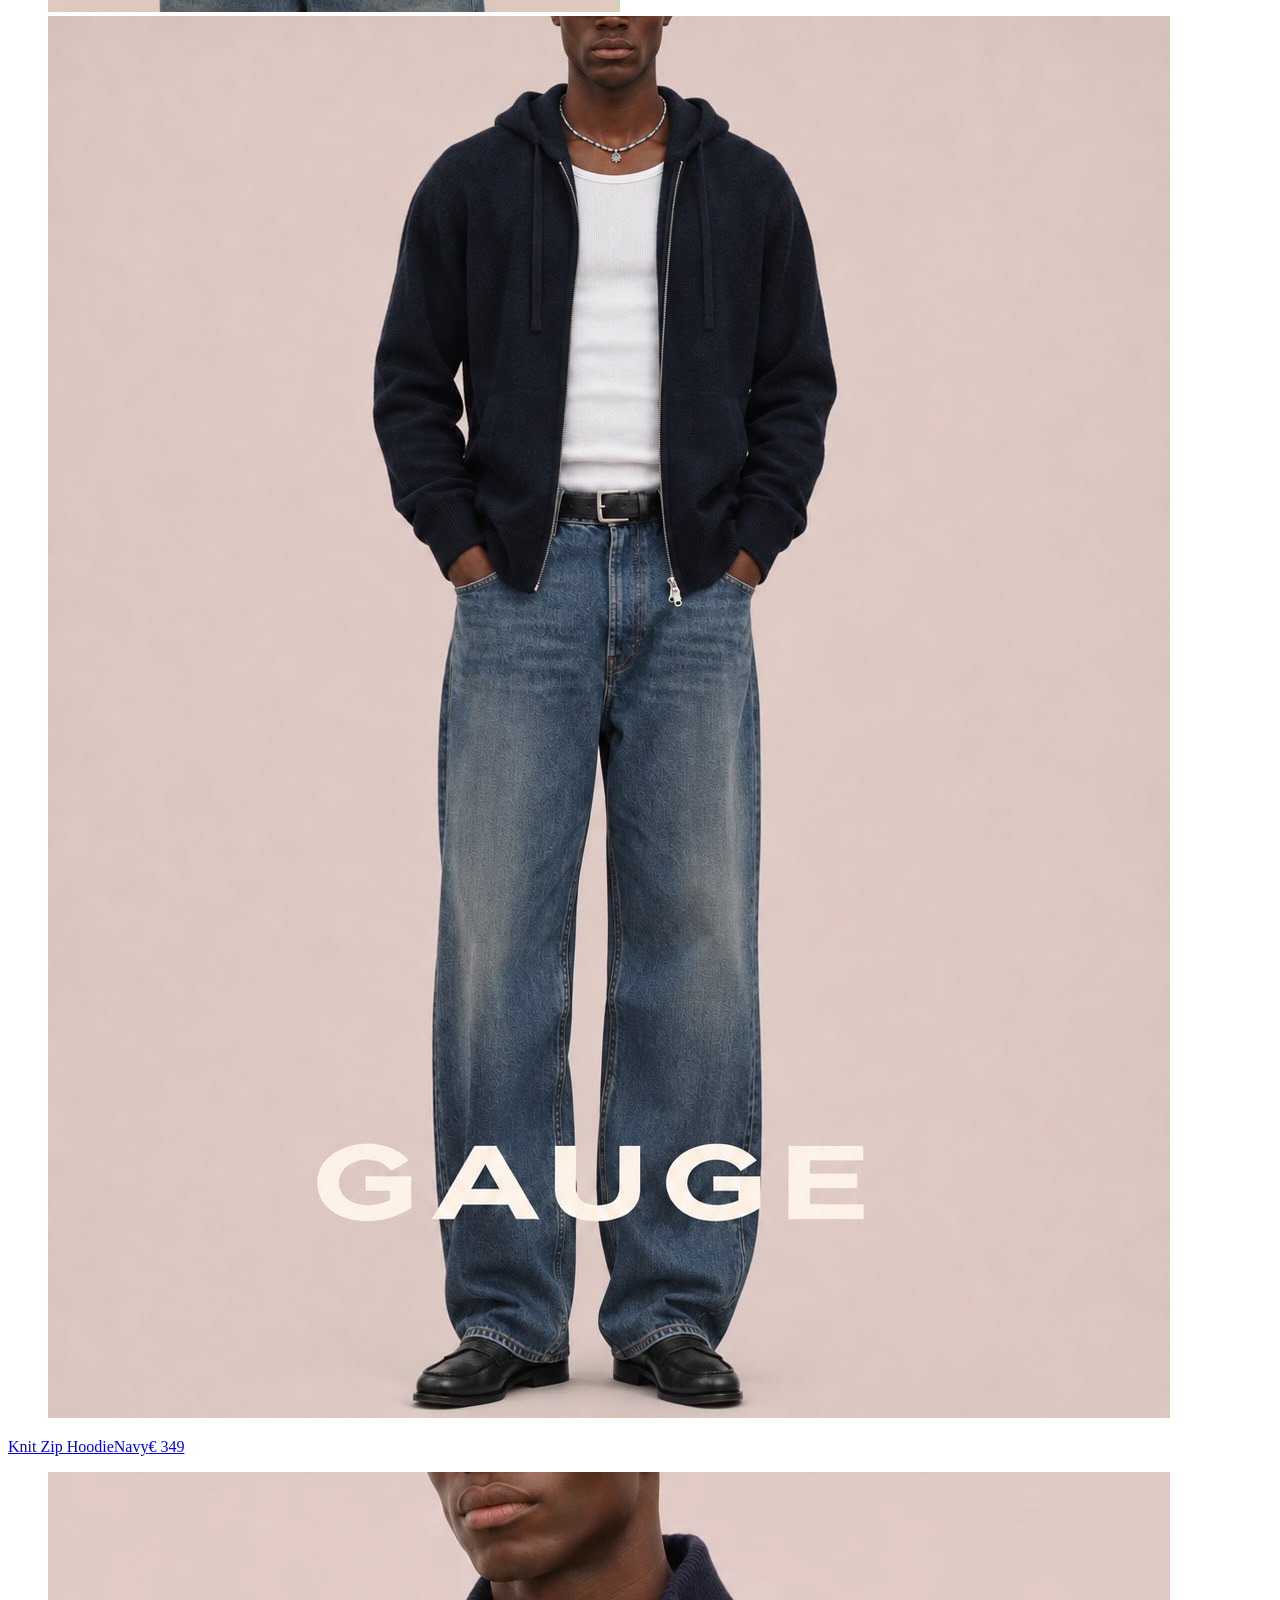
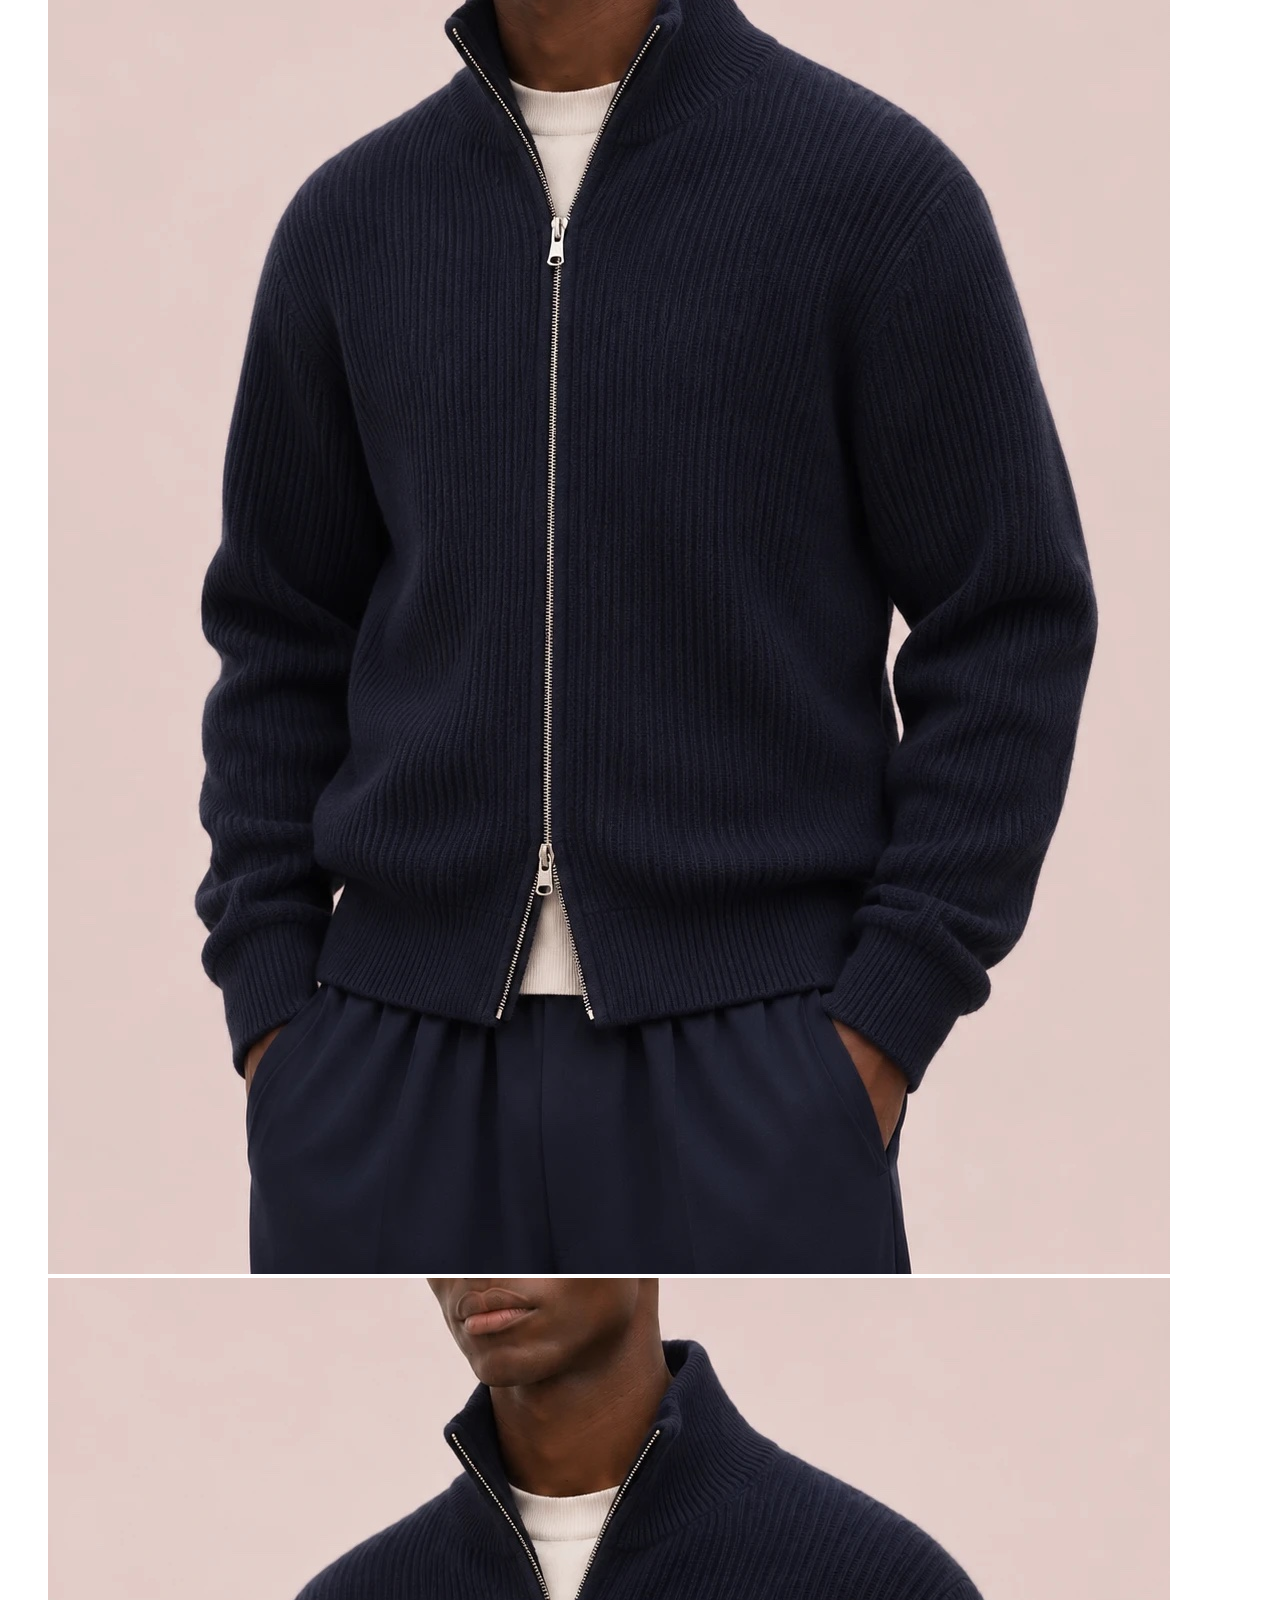
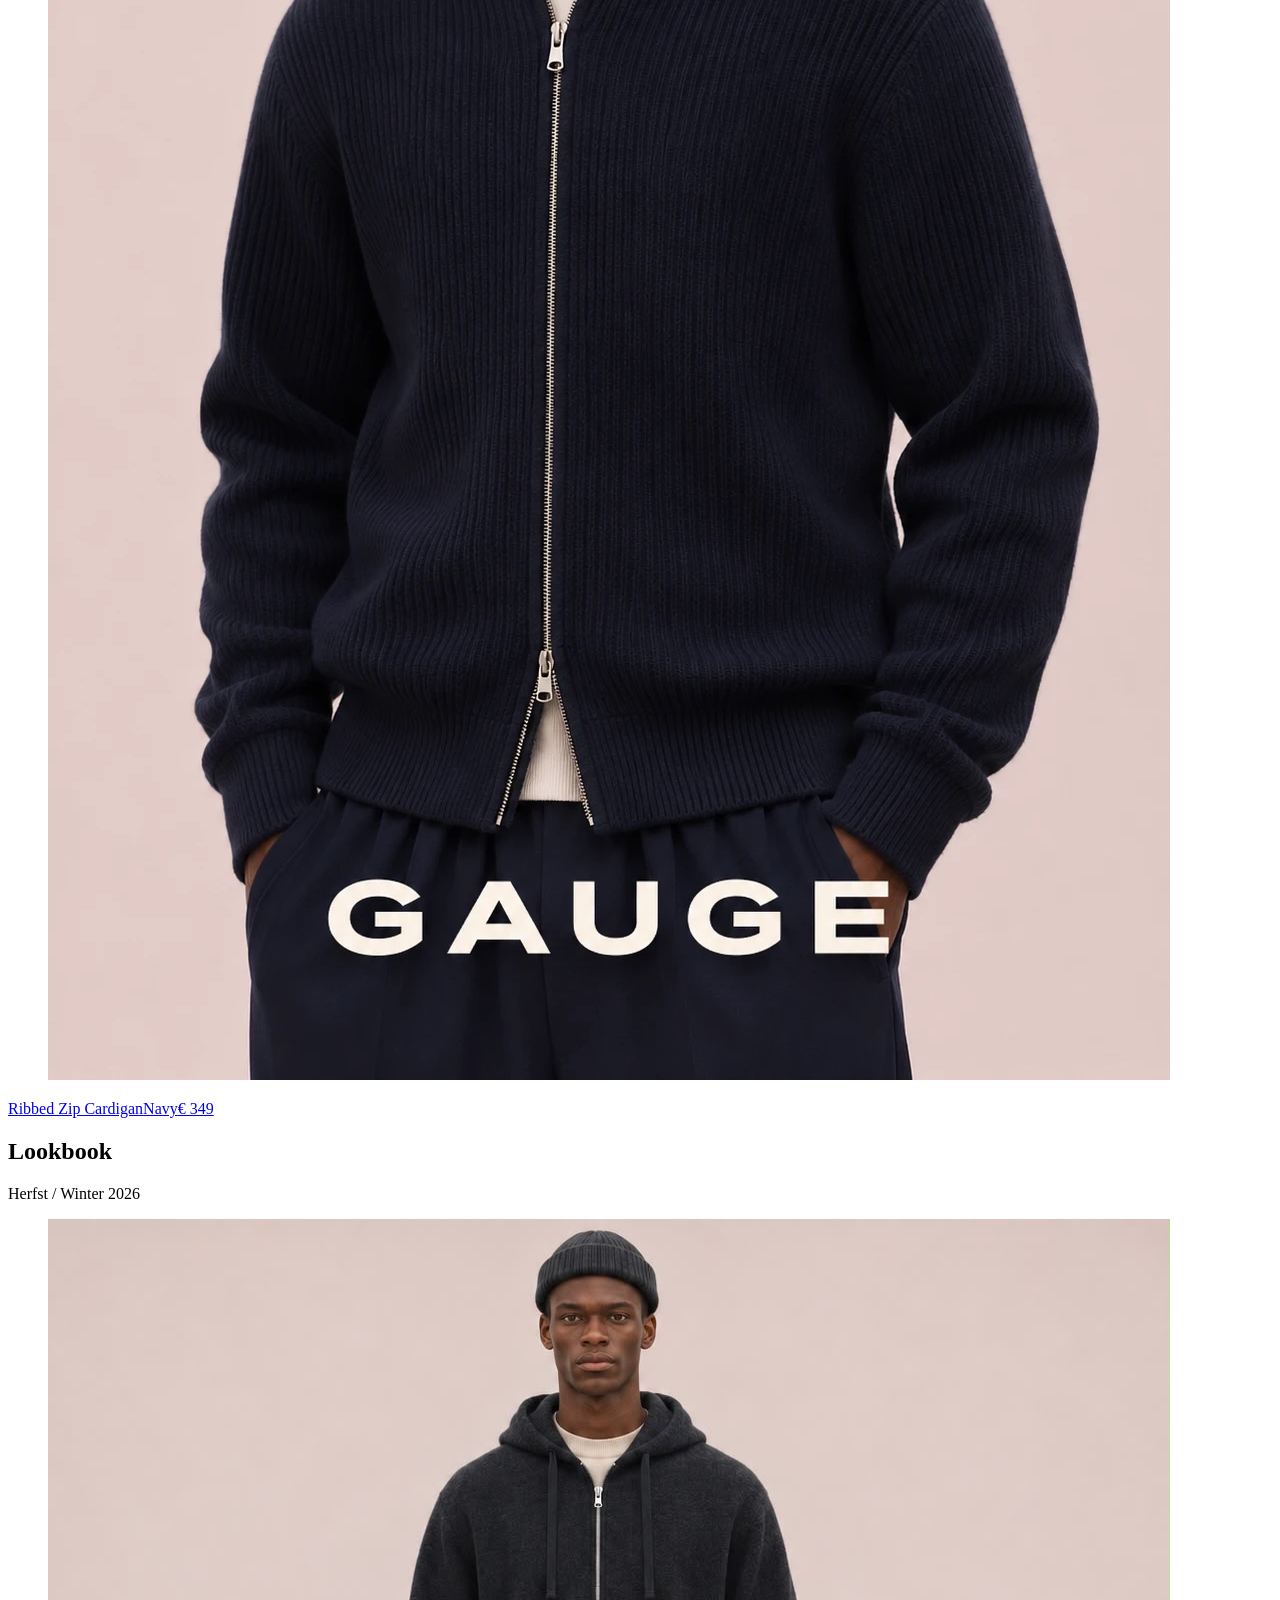
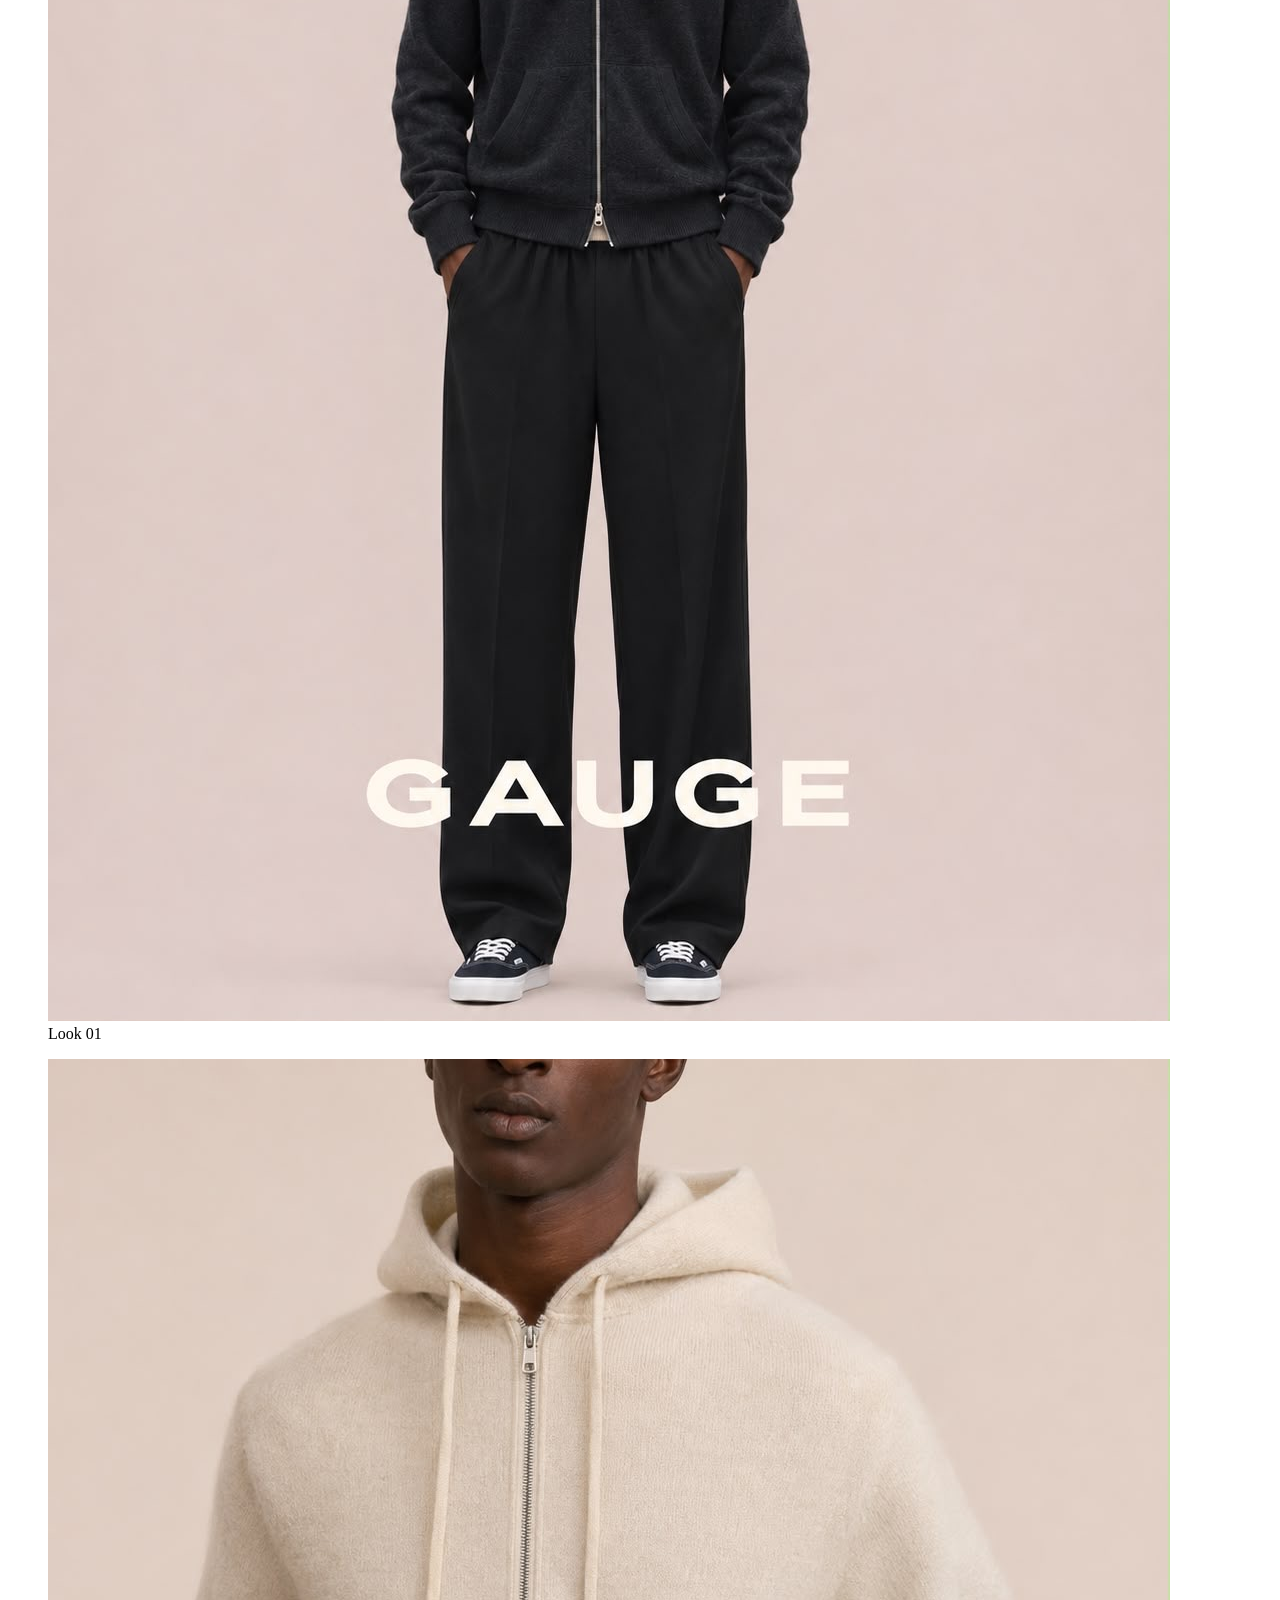
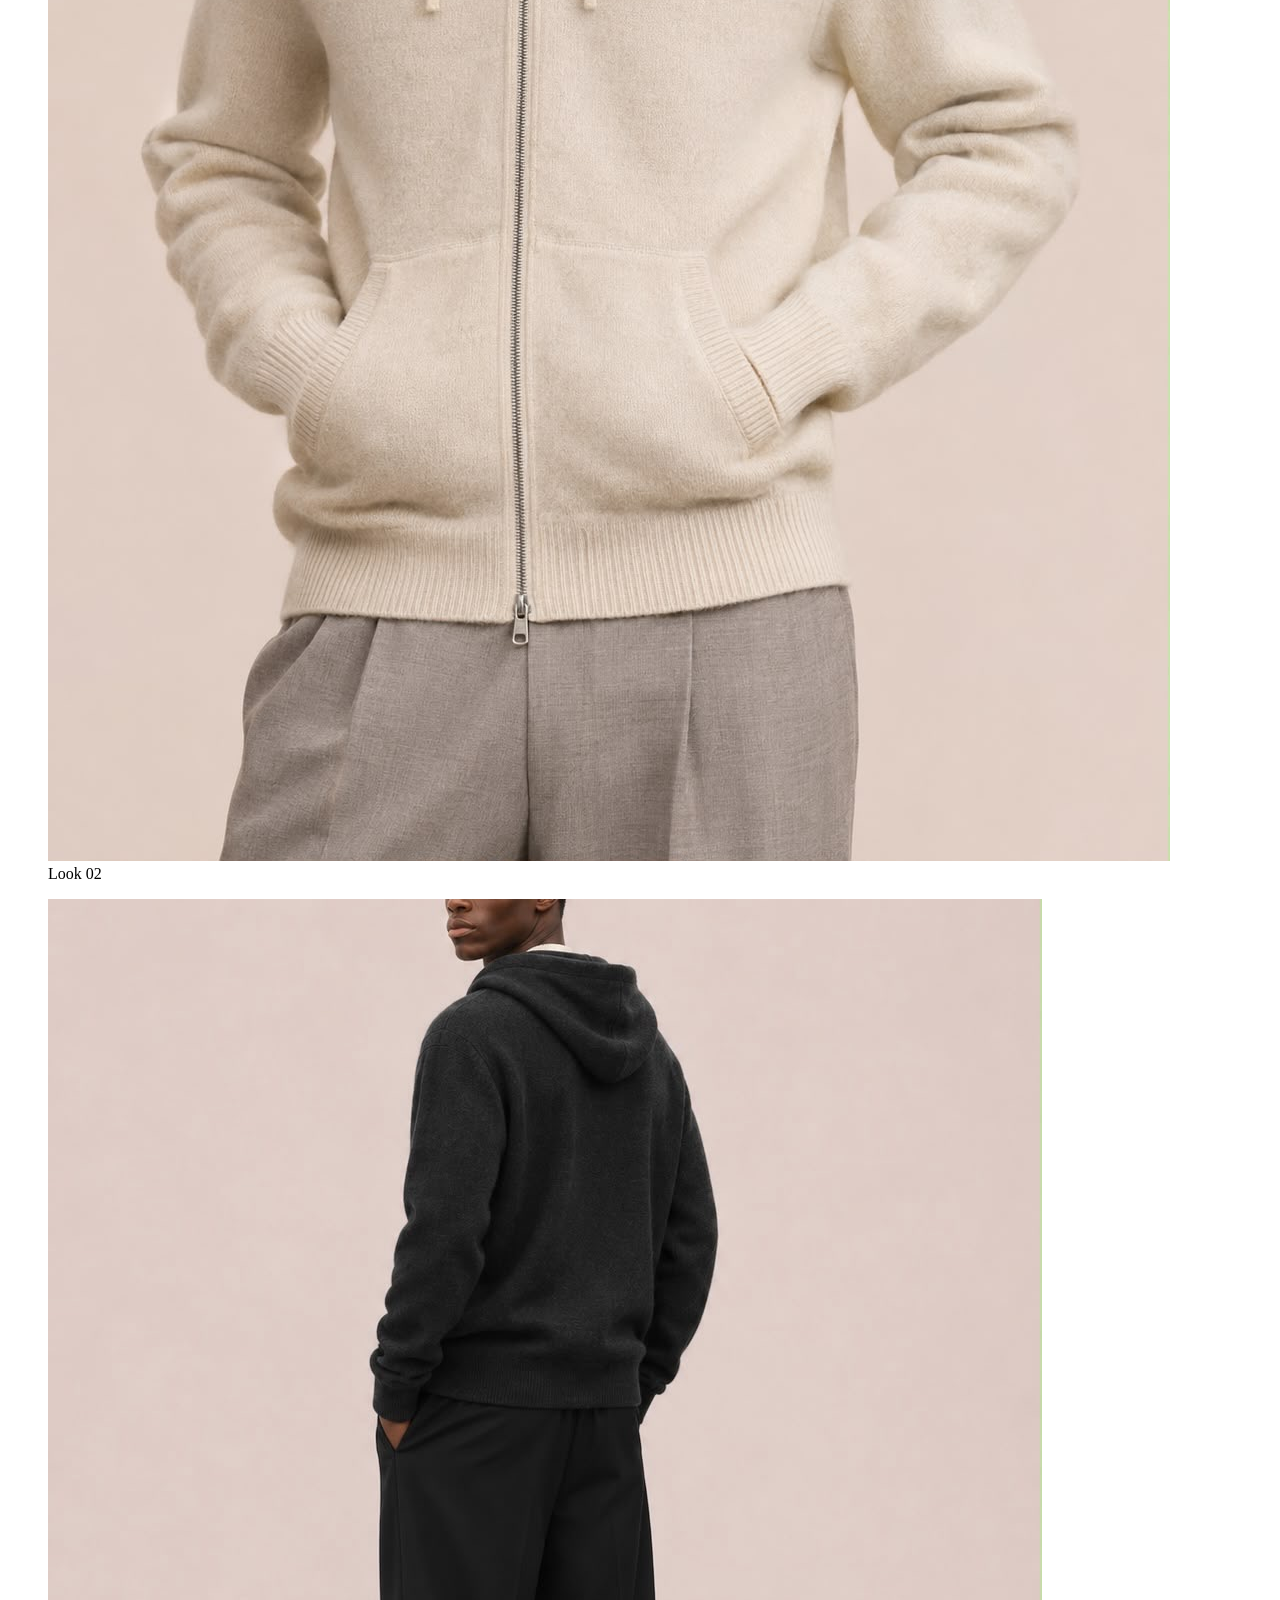
==== commit 9a4dee5d: "Add files via upload" ====
--- a/index.html
+++ b/index.html
@@ -8,282 +8,11 @@
 <link rel="preconnect" href="https://fonts.googleapis.com">
 <link rel="preconnect" href="https://fonts.gstatic.com" crossorigin>
 <link href="https://fonts.googleapis.com/css2?family=Instrument+Sans:wght@400;500&family=Instrument+Serif:ital@0;1&display=swap" rel="stylesheet">
-<style>
-  /* ── Palet: alleen deze vier kleuren ───────────────────────── */
-  :root {
-    --sand:  #FAECE0; /* 1. achtergrond, vlakken, header */
-    --taupe: #8B746B; /* 2. bodytekst, lijnen, hover */
-    --ink:   #443E38; /* 3. koppen, logo, knoppen */
-    --wine:  #6E3F3E; /* 4. accent: actieve link, CTA-hover */
+<link rel="stylesheet" href="styles.css">
+</head>
+<body data-page="home">
 
-    --serif: "Instrument Serif", "Times New Roman", serif;
-    --sans:  "Instrument Sans", "Helvetica Neue", Arial, sans-serif;
-
-    --gutter: clamp(16px, 4vw, 56px);
-    --section: clamp(88px, 13vw, 200px);
-    --header-h: 68px;
-  }
-
-  *, *::before, *::after { box-sizing: border-box; }
-  html { scroll-behavior: smooth; -webkit-text-size-adjust: 100%; }
-  body {
-    margin: 0;
-    background: var(--sand);
-    color: var(--taupe);
-    font-family: var(--sans);
-    font-size: 15px;
-    line-height: 1.65;
-    -webkit-font-smoothing: antialiased;
-  }
-  img { display: block; width: 100%; height: 100%; object-fit: cover; }
-  a { color: inherit; text-decoration: none; }
-  button { font: inherit; color: inherit; background: none; border: 0; padding: 0; cursor: pointer; }
-  h1, h2, h3, p, figure { margin: 0; }
-  :focus-visible { outline: 1px solid var(--wine); outline-offset: 4px; }
-
-  h1, h2 { font-family: var(--serif); font-weight: 400; color: var(--ink); line-height: 1.05; text-wrap: balance; }
-  .label {
-    font-size: 11px; letter-spacing: .16em; text-transform: uppercase; color: var(--taupe);
-  }
-  .logo { display: block; fill: var(--ink); }
-
-  /* ── Header ────────────────────────────────────────────────── */
-  .header {
-    position: sticky; top: 0; z-index: 20;
-    height: var(--header-h);
-    padding: 0 var(--gutter);
-    display: grid; grid-template-columns: 1fr auto 1fr; align-items: center;
-    background: var(--sand);
-    border-bottom: 1px solid transparent;
-    transition: border-color .3s;
-  }
-  .header.scrolled { border-bottom-color: var(--taupe); }
-  .header .logo { width: 132px; height: auto; }
-  .header__logo { grid-column: 2; }
-  .header__right { grid-column: 3; justify-self: end; display: flex; align-items: center; gap: 36px; }
-  .nav { display: flex; gap: 28px; }
-  .nav a {
-    font-size: 12px; letter-spacing: .14em; text-transform: uppercase; color: var(--ink);
-    padding: 6px 0; transition: color .2s;
-  }
-  .nav a:hover { color: var(--taupe); }
-  .nav a.active { color: var(--wine); }
-  .icons { display: flex; gap: 18px; }
-  .icons a, .burger { display: grid; place-items: center; width: 24px; height: 24px; color: var(--ink); transition: color .2s; }
-  .icons a:hover { color: var(--taupe); }
-  .icon { width: 20px; height: 20px; fill: none; stroke: currentColor; stroke-width: 1.25; stroke-linecap: round; stroke-linejoin: round; }
-  .burger { display: none; }
-
-  /* ── Hero ──────────────────────────────────────────────────── */
-  .hero {
-    position: relative;
-    height: calc(100svh - var(--header-h));
-    min-height: 520px;
-    background: var(--sand);
-    overflow: hidden;
-  }
-  .hero .ph { position: absolute; inset: 0; }
-  .hero__text {
-    position: absolute; left: var(--gutter); bottom: clamp(28px, 6vh, 64px);
-    max-width: 420px;
-  }
-  .hero__text h1 { font-size: clamp(40px, 5.2vw, 76px); margin: 12px 0 28px; }
-  .btn {
-    display: inline-block;
-    padding: 15px 44px;
-    background: var(--ink); color: var(--sand);
-    font-size: 12px; letter-spacing: .16em; text-transform: uppercase;
-    transition: background-color .25s;
-  }
-  .btn:hover { background: var(--wine); }
-
-  /* ── Placeholders voor foto's ──────────────────────────────── */
-  .ph { position: relative; background: var(--sand); overflow: hidden; }
-  .ph.missing img { display: none; }
-  .ph.missing { outline: 1px solid var(--taupe); outline-offset: -1px; }
-  .ph.missing::after {
-    content: attr(data-ph);
-    position: absolute; inset: 0; display: grid; place-items: center; padding: 16px;
-    text-align: center; font-size: 11px; letter-spacing: .14em; text-transform: uppercase; color: var(--taupe);
-  }
-  .hero .ph.missing { outline: 0; }
-  /* Tekst op de bannerfoto: licht op beeld, rechtsonder naast het model */
-  .hero .ph img { object-position: 38% 50%; }
-  .hero .ph:not(.missing) + .hero__text { left: auto; right: var(--gutter); }
-  .hero .ph:not(.missing) + .hero__text h1,
-  .hero .ph:not(.missing) + .hero__text .label { color: var(--sand); }
-
-  /* ── Secties ───────────────────────────────────────────────── */
-  section { scroll-margin-top: var(--header-h); }
-  .section-head {
-    padding: var(--section) var(--gutter) clamp(32px, 5vw, 64px);
-    display: flex; align-items: baseline; justify-content: space-between; gap: 24px;
-  }
-  .section-head h2 { font-size: clamp(36px, 4.6vw, 64px); }
-
-  /* Shop */
-  .grid { display: grid; grid-template-columns: repeat(3, 1fr); gap: 56px 2px; }
-  .product { display: block; }
-  .product .ph { aspect-ratio: 4 / 5; }
-  .product .ph img { position: absolute; inset: 0; transition: opacity .45s; }
-  .product .ph img.alt { opacity: 0; }
-  .product:hover .ph img.alt, .product:focus-visible .ph img.alt { opacity: 1; }
-  .product__info {
-    display: flex; justify-content: space-between; gap: 16px;
-    padding: 14px var(--gutter) 0 16px;
-    font-size: 13px;
-  }
-  .product__name { color: var(--ink); transition: color .2s; }
-  .product:hover .product__name { color: var(--taupe); }
-  .product__color { display: block; font-size: 12px; }
-  .product__price { white-space: nowrap; }
-
-  /* Lookbook */
-  .looks { padding: 0 var(--gutter); display: grid; gap: clamp(72px, 12vw, 180px); }
-  .look-row { display: grid; grid-template-columns: repeat(12, 1fr); column-gap: clamp(12px, 2vw, 28px); align-items: end; }
-  .look .ph { aspect-ratio: 4 / 5; }
-  .look figcaption { margin-top: 12px; }
-  .look-row .big   { grid-column: 1 / span 7; }
-  .look-row .small { grid-column: 9 / span 3; }
-  .look-row.flip .small { grid-column: 2 / span 3; grid-row: 1; align-self: start; margin-top: 18%; }
-  .look-row.flip .big   { grid-column: 6 / span 7; grid-row: 1; }
-  .look-row.bleed { margin-left: calc(var(--gutter) * -1); }
-  .look-row.bleed .big figcaption { padding-left: var(--gutter); }
-
-  .reveal { opacity: 0; transform: translateY(18px); transition: opacity .9s ease, transform .9s ease; }
-  .reveal.in { opacity: 1; transform: none; }
-
-  /* Story */
-  .story {
-    padding: var(--section) var(--gutter);
-    display: grid; grid-template-columns: repeat(12, 1fr); column-gap: clamp(12px, 2vw, 28px); align-items: center;
-  }
-  .story__text { grid-column: 2 / span 4; color: var(--ink); }
-  .story__text h2 { font-size: clamp(34px, 4vw, 56px); margin: 14px 0 28px; }
-  .story__text p + p { margin-top: 1.1em; }
-  .story__text p { max-width: 42ch; }
-  .story__image { grid-column: 7 / span 6; }
-  .story__image .ph { aspect-ratio: 4 / 5; }
-
-  /* Footer */
-  .footer {
-    border-top: 1px solid var(--taupe);
-    padding: clamp(48px, 7vw, 88px) var(--gutter) 28px;
-    color: var(--taupe);
-  }
-  .footer__top { display: grid; grid-template-columns: 1fr minmax(260px, 380px) 1fr; gap: 40px; align-items: start; }
-  .footer .logo { width: 96px; height: auto; fill: var(--taupe); }
-  .newsletter label { display: block; margin-bottom: 14px; }
-  .newsletter__row { display: flex; border-bottom: 1px solid var(--taupe); }
-  .newsletter input {
-    flex: 1; min-width: 0; padding: 10px 0; border: 0; border-radius: 0; background: transparent;
-    font: inherit; color: var(--ink); outline: 0;
-  }
-  .newsletter input::placeholder { color: var(--taupe); opacity: 1; }
-  .newsletter__row:focus-within { border-bottom-color: var(--wine); }
-  .newsletter button { font-size: 11px; letter-spacing: .16em; text-transform: uppercase; padding: 10px 0 10px 16px; transition: color .2s; }
-  .newsletter button:hover { color: var(--wine); }
-  .newsletter__msg { min-height: 1.65em; margin-top: 10px; font-size: 13px; }
-  .social { justify-self: end; display: flex; gap: 18px; }
-  .social a { transition: color .2s; }
-  .social a:hover { color: var(--ink); }
-  .footer__bottom { margin-top: clamp(48px, 7vw, 88px); display: flex; justify-content: space-between; gap: 16px; font-size: 12px; }
-
-  /* ── Mobiel ────────────────────────────────────────────────── */
-  @media (max-width: 860px) {
-    :root { --header-h: 60px; }
-    .header .logo { width: 112px; }
-    .burger { display: grid; }
-    .header__right { gap: 0; }
-    .header__menu {
-      position: absolute; top: var(--header-h); left: 0; right: 0;
-      background: var(--sand); border-bottom: 1px solid var(--taupe);
-      padding: 20px var(--gutter) 28px;
-      display: none; flex-direction: column; gap: 24px;
-    }
-    .header.open .header__menu { display: flex; }
-    .header.open { border-bottom-color: var(--taupe); }
-    .nav { flex-direction: column; gap: 4px; }
-    .nav a { font-family: var(--serif); font-size: 32px; letter-spacing: 0; text-transform: none; }
-
-    /* Mobiel staat de tekst over de donkere broek: knop licht i.p.v. donker */
-    .hero .ph:not(.missing) + .hero__text { left: var(--gutter); right: var(--gutter); }
-    .hero .ph:not(.missing) + .hero__text .btn { background: var(--sand); color: var(--ink); }
-    .hero .ph:not(.missing) + .hero__text .btn:hover { background: var(--wine); color: var(--sand); }
-
-    .grid { grid-template-columns: repeat(2, 1fr); gap: 36px 2px; }
-    .product__info { flex-direction: column; gap: 2px; padding: 12px 12px 0; }
-
-    .look-row .big, .look-row.flip .big { grid-column: 1 / -1; grid-row: auto; }
-    .look-row .small { grid-column: 7 / span 6; margin-top: clamp(72px, 12vw, 180px); }
-    .look-row.flip .small { grid-column: 1 / span 6; grid-row: auto; margin-top: 0; margin-bottom: clamp(72px, 12vw, 180px); }
-    .look-row.bleed { margin-right: calc(var(--gutter) * -1); }
-    .look-row.bleed .small { margin-right: var(--gutter); }
-
-    .story__text { grid-column: 1 / -1; order: 2; margin-top: 40px; }
-    .story__image { grid-column: 1 / -1; margin: 0 calc(var(--gutter) * -1); }
-
-    .footer__top { grid-template-columns: 1fr; }
-    .social { justify-self: start; }
-  }
-  @media (min-width: 861px) {
-    /* Desktop: menu links van het logo, iconen rechts */
-    .header__right, .header__menu { display: contents; }
-    .header__logo { grid-row: 1; }
-    .nav   { grid-column: 1; grid-row: 1; justify-self: start; }
-    .icons { grid-column: 3; grid-row: 1; justify-self: end; }
-  }
-  @media (max-width: 480px) {
-    .grid { grid-template-columns: 1fr; }
-    .footer__bottom { flex-direction: column; }
-  }
-  @media (prefers-reduced-motion: reduce) {
-    html { scroll-behavior: auto; }
-    .reveal { opacity: 1; transform: none; transition: none; }
-    .product .ph img { transition: none; }
-  }
-</style>
-</head>
-<body>
-
-<!-- Logo: getraceerd uit de lookbookfoto, één keer gedefinieerd en hergebruikt -->
-<svg width="0" height="0" style="position:absolute" aria-hidden="true">
-  <symbol id="gauge-logo" viewBox="0 0 558.8 74.5">
-    <path fill-rule="evenodd" d="M40.5 0.3L56.6 0.3L68.2 2.3L75.9 5.3L81.6 8.3L86.4 12.0L90.1 16.3L83.4 20.3L74.4 24.8L73.4 24.6L67.4 19.4L60.4 16.6L50.4 15.4L41.4 15.8L34.4 17.7L30.4 19.7L26.4 22.9L22.7 27.3L20.9 31.3L20.0 35.3L20.0 39.3L20.7 43.3L23.7 49.3L28.4 53.9L36.4 57.9L43.4 59.0L57.4 58.9L58.8 58.3L62.4 57.8L68.4 55.8L72.4 53.4L72.9 52.3L73.0 47.3L72.4 45.9L71.4 45.5L47.4 45.6L46.6 45.3L46.8 34.3L46.8 32.3L47.4 32.1L92.4 32.3L92.4 59.4L89.4 62.3L81.4 67.3L74.8 70.3L68.4 72.3L56.4 74.4L43.4 74.5L32.9 73.3L22.4 70.3L14.9 66.3L11.1 63.3L7.4 59.4L2.4 51.7L0.4 45.3L0.1 33.3L1.4 27.4L4.4 20.6L9.4 13.8L16.4 8.1L24.0 4.3L29.5 2.3ZM398.9 0.3L414.4 0.2L422.4 1.2L426.8 2.3L431.8 4.3L432.4 4.9L434.3 5.3L439.4 8.0L444.8 12.3L448.2 16.3L439.4 20.8L437.3 22.3L431.4 24.7L428.4 21.7L424.4 18.7L416.4 15.9L406.4 14.8L399.4 15.9L395.4 16.8L389.4 19.6L383.6 25.3L381.7 28.3L379.7 35.3L379.8 40.3L380.4 40.9L380.6 43.3L381.6 46.3L383.7 49.3L387.4 52.9L390.4 55.0L394.4 56.9L396.8 57.3L398.4 58.0L407.4 59.0L412.4 58.8L419.4 57.8L419.9 57.3L422.4 57.0L428.4 54.6L430.9 53.3L431.2 52.3L431.2 46.3L430.4 45.6L405.4 45.6L405.0 45.3L405.3 37.3L405.4 32.0L450.6 32.3L450.5 59.3L445.6 63.3L439.0 67.3L432.4 70.3L429.4 70.8L428.9 71.3L426.4 71.7L425.4 72.3L418.4 73.5L410.4 74.2L398.4 73.7L390.0 72.3L380.5 69.3L372.4 64.4L366.4 58.5L362.4 52.3L360.3 46.3L359.4 40.3L359.3 36.3L360.4 28.5L361.1 27.3L361.3 25.3L363.4 21.4L368.3 14.3L374.4 9.0L383.0 4.3L392.8 1.3ZM158.6 2.3L180.4 1.9L181.4 2.3L182.7 5.3L189.4 16.1L195.8 28.3L204.4 42.8L210.4 54.1L210.6 55.3L214.4 61.2L218.9 70.3L220.4 72.3L199.4 72.4L198.4 71.4L197.0 68.3L196.4 67.7L195.9 66.3L191.4 58.9L181.4 58.6L148.4 58.6L146.8 60.3L140.4 72.3L119.2 72.3L128.4 55.4L132.9 48.3L136.3 41.3L142.4 30.8L143.1 30.3L144.3 27.3L148.0 21.3L148.4 19.9L149.8 18.3ZM245.1 2.3L264.4 1.9L264.6 2.3L264.7 42.3L265.8 48.3L266.7 50.3L271.4 54.8L275.4 56.9L277.7 57.3L278.4 57.9L282.2 58.3L283.4 58.8L287.4 58.8L294.4 58.0L295.4 57.2L297.4 57.0L298.4 56.2L300.4 55.6L303.4 53.2L305.9 50.3L306.4 48.8L307.0 48.3L308.1 45.3L308.3 42.3L308.4 2.1L327.4 1.9L327.9 2.3L327.7 15.3L327.5 49.3L326.5 53.3L325.6 54.3L323.4 59.3L319.4 64.0L315.3 67.3L309.3 70.3L307.4 70.6L306.4 71.4L298.4 73.4L286.4 74.3L273.6 73.3L263.2 70.3L260.7 69.3L255.9 66.3L252.4 63.3L249.4 59.2L246.4 52.7L246.0 50.3L245.3 49.3L245.2 46.3ZM486.3 1.9L558.3 1.9L558.5 15.8L506.4 15.8L505.7 18.3L505.7 27.3L506.4 29.8L553.7 29.8L553.7 42.8L506.4 42.9L505.7 46.3L505.7 55.3L506.4 57.8L558.8 57.9L558.6 72.3L486.3 72.3ZM168.8 20.3L169.4 19.7L171.0 20.3L174.2 27.3L183.2 43.3L182.4 44.6L180.4 44.2L171.4 44.1L159.4 44.3L157.4 44.6L156.3 43.3L157.0 41.3L158.4 39.5Z"/>
-  </symbol>
-  <symbol id="i-search" viewBox="0 0 24 24"><circle cx="10.5" cy="10.5" r="6.5"/><path d="M15.5 15.5 21 21"/></symbol>
-  <symbol id="i-account" viewBox="0 0 24 24"><circle cx="12" cy="8" r="4"/><path d="M4 21c0-4.4 3.6-7 8-7s8 2.6 8 7"/></symbol>
-  <symbol id="i-bag" viewBox="0 0 24 24"><path d="M4.5 8h15l-1 13h-13z"/><path d="M8.5 8V6.5a3.5 3.5 0 0 1 7 0V8"/></symbol>
-  <symbol id="i-menu" viewBox="0 0 24 24"><path d="M3 8h18M3 16h18"/></symbol>
-  <symbol id="i-close" viewBox="0 0 24 24"><path d="M5 5l14 14M19 5 5 19"/></symbol>
-  <symbol id="i-instagram" viewBox="0 0 24 24"><rect x="3.5" y="3.5" width="17" height="17" rx="4.5"/><circle cx="12" cy="12" r="4"/><path d="M17.2 6.8h.01"/></symbol>
-  <symbol id="i-tiktok" viewBox="0 0 24 24"><path d="M14 3v11.5a3.75 3.75 0 1 1-3.75-3.75"/><path d="M14 3c.3 2.6 2 4.4 4.75 4.75"/></symbol>
-  <symbol id="i-pinterest" viewBox="0 0 24 24"><circle cx="12" cy="12" r="9"/><path d="M10 20.5 12.2 10"/><path d="M9.2 13.2A3.4 3.4 0 1 1 12 15.4"/></symbol>
-</svg>
-
-<!-- ═══ HEADER ═══ -->
-<header class="header" id="header">
-  <a class="header__logo" href="#top" aria-label="GAUGE — naar boven">
-    <svg class="logo" viewBox="0 0 558.8 74.5" role="img" aria-label="GAUGE"><use href="#gauge-logo"/></svg>
-  </a>
-  <div class="header__right">
-    <div class="header__menu" id="menu">
-      <nav class="nav" aria-label="Hoofdmenu">
-        <a href="#shop">Shop</a>
-        <a href="#lookbook">Lookbook</a>
-        <a href="#story">Story</a>
-      </nav>
-      <div class="icons">
-        <a href="#" aria-label="Zoeken"><svg class="icon"><use href="#i-search"/></svg></a>
-        <a href="#" aria-label="Account"><svg class="icon"><use href="#i-account"/></svg></a>
-        <a href="#" aria-label="Winkelwagen"><svg class="icon"><use href="#i-bag"/></svg></a>
-      </div>
-    </div>
-    <button class="burger" id="burger" aria-label="Menu" aria-expanded="false" aria-controls="menu">
-      <svg class="icon"><use id="burger-icon" href="#i-menu"/></svg>
-    </button>
-  </div>
-</header>
+<header class="header" id="header"></header>
 
 <main id="top">
 
@@ -295,78 +24,17 @@
     <div class="hero__text">
       <p class="label">Herfst / Winter 2026</p>
       <h1>Gebreid voor elke dag.</h1>
-      <a class="btn" href="#shop">Shop</a>
+      <a class="btn" href="shop.html">Shop</a>
     </div>
   </section>
 
-  <!-- ═══ SHOP ═══ -->
+  <!-- ═══ SHOP ═══  Producten komen uit de lijst bovenaan site.js -->
   <section id="shop">
     <div class="section-head">
       <h2>Shop</h2>
-      <p class="label">6 stuks</p>
+      <a class="text-link" href="shop.html">Bekijk alles</a>
     </div>
-    <div class="grid">
-      <a class="product" href="#">
-        <figure class="ph" data-ph="lookbook/05.jpg">
-          <img src="lookbook/05.jpg" alt="Zip Hoodie in antraciet, close-up" loading="lazy">
-          <img class="alt" src="lookbook/01.jpg" alt="" loading="lazy">
-        </figure>
-        <div class="product__info">
-          <span><span class="product__name">Knit Zip Hoodie</span><span class="product__color">Antraciet</span></span>
-          <span class="product__price">€ 000</span>
-        </div>
-      </a>
-      <a class="product" href="#">
-        <figure class="ph" data-ph="lookbook/04.jpg">
-          <img src="lookbook/04.jpg" alt="Zip Hoodie in ecru, close-up" loading="lazy">
-          <img class="alt" src="lookbook/06.jpg" alt="" loading="lazy">
-        </figure>
-        <div class="product__info">
-          <span><span class="product__name">Knit Zip Hoodie</span><span class="product__color">Ecru</span></span>
-          <span class="product__price">€ 000</span>
-        </div>
-      </a>
-      <a class="product" href="#">
-        <figure class="ph" data-ph="lookbook/03.jpg">
-          <img src="lookbook/03.jpg" alt="Zip Hoodie in navy, close-up" loading="lazy">
-          <img class="alt" src="lookbook/02.jpg" alt="" loading="lazy">
-        </figure>
-        <div class="product__info">
-          <span><span class="product__name">Knit Zip Hoodie</span><span class="product__color">Navy</span></span>
-          <span class="product__price">€ 000</span>
-        </div>
-      </a>
-      <a class="product" href="#">
-        <figure class="ph" data-ph="lookbook/10.jpg">
-          <img src="lookbook/10.jpg" alt="Geribd vest met rits in navy" loading="lazy">
-          <img class="alt" src="lookbook/09.jpg" alt="" loading="lazy">
-        </figure>
-        <div class="product__info">
-          <span><span class="product__name">Ribbed Zip Cardigan</span><span class="product__color">Navy</span></span>
-          <span class="product__price">€ 000</span>
-        </div>
-      </a>
-      <a class="product" href="#">
-        <figure class="ph" data-ph="lookbook/08.jpg">
-          <img src="lookbook/08.jpg" alt="Wijde pantalon in zwart, vooraanzicht" loading="lazy">
-          <img class="alt" src="lookbook/07.jpg" alt="" loading="lazy">
-        </figure>
-        <div class="product__info">
-          <span><span class="product__name">Wide Trouser</span><span class="product__color">Zwart</span></span>
-          <span class="product__price">€ 000</span>
-        </div>
-      </a>
-      <a class="product" href="#">
-        <figure class="ph" data-ph="lookbook/02.jpg">
-          <img src="lookbook/02.jpg" alt="Wijde jeans in indigo" loading="lazy">
-          <img class="alt" src="lookbook/03.jpg" alt="" loading="lazy">
-        </figure>
-        <div class="product__info">
-          <span><span class="product__name">Wide Denim</span><span class="product__color">Indigo</span></span>
-          <span class="product__price">€ 000</span>
-        </div>
-      </a>
-    </div>
+    <div class="grid" data-products></div>
   </section>
 
   <!-- ═══ LOOKBOOK ═══ -->
@@ -424,83 +92,8 @@
 
 </main>
 
-<!-- ═══ FOOTER ═══ -->
-<footer class="footer">
-  <div class="footer__top">
-    <a href="#top" aria-label="GAUGE — naar boven">
-      <svg class="logo" viewBox="0 0 558.8 74.5" role="img" aria-label="GAUGE"><use href="#gauge-logo"/></svg>
-    </a>
-    <form class="newsletter" id="newsletter" novalidate>
-      <label class="label" for="email">Nieuwsbrief</label>
-      <div class="newsletter__row">
-        <input id="email" type="email" name="email" placeholder="E-mailadres" autocomplete="email" required>
-        <button type="submit">Aanmelden</button>
-      </div>
-      <p class="newsletter__msg" id="newsletter-msg" role="status"></p>
-    </form>
-    <div class="social">
-      <a href="#" aria-label="Instagram"><svg class="icon"><use href="#i-instagram"/></svg></a>
-      <a href="#" aria-label="TikTok"><svg class="icon"><use href="#i-tiktok"/></svg></a>
-      <a href="#" aria-label="Pinterest"><svg class="icon"><use href="#i-pinterest"/></svg></a>
-    </div>
-  </div>
-  <div class="footer__bottom">
-    <span>© 2026 GAUGE</span>
-    <span>Shop · Lookbook · Story</span>
-  </div>
-</footer>
+<footer class="footer" id="footer"></footer>
 
-<script>
-  // Placeholders: ontbrekende foto → kader met bestandsnaam
-  document.querySelectorAll('.ph').forEach(function (ph) {
-    var img = ph.querySelector('img');
-    if (!img) return;
-    function missing() { ph.classList.add('missing'); }
-    if (img.complete && img.naturalWidth === 0) missing();
-    img.addEventListener('error', missing);
-  });
-
-  // Header: lijn bij scrollen + mobiel menu
-  var header = document.getElementById('header');
-  var burger = document.getElementById('burger');
-  var burgerIcon = document.getElementById('burger-icon');
-  function setMenu(open) {
-    header.classList.toggle('open', open);
-    burger.setAttribute('aria-expanded', open);
-    burgerIcon.setAttribute('href', open ? '#i-close' : '#i-menu');
-  }
-  burger.addEventListener('click', function () { setMenu(!header.classList.contains('open')); });
-  document.querySelectorAll('.nav a').forEach(function (a) { a.addEventListener('click', function () { setMenu(false); }); });
-  document.addEventListener('keydown', function (e) { if (e.key === 'Escape') setMenu(false); });
-  addEventListener('scroll', function () { header.classList.toggle('scrolled', scrollY > 8); }, { passive: true });
-
-  // Actieve menulink
-  var links = {};
-  document.querySelectorAll('.nav a').forEach(function (a) { links[a.getAttribute('href').slice(1)] = a; });
-  var spy = new IntersectionObserver(function (entries) {
-    entries.forEach(function (e) {
-      if (links[e.target.id]) links[e.target.id].classList.toggle('active', e.isIntersecting);
-    });
-  }, { rootMargin: '-45% 0px -55% 0px' });
-  ['shop', 'lookbook', 'story'].forEach(function (id) { spy.observe(document.getElementById(id)); });
-
-  // Subtiele fade-in
-  var reveal = new IntersectionObserver(function (entries) {
-    entries.forEach(function (e) {
-      if (e.isIntersecting) { e.target.classList.add('in'); reveal.unobserve(e.target); }
-    });
-  }, { rootMargin: '0px 0px -8% 0px' });
-  document.querySelectorAll('.reveal').forEach(function (el) { reveal.observe(el); });
-
-  // Nieuwsbrief (demo: koppel hier jullie mailprovider)
-  document.getElementById('newsletter').addEventListener('submit', function (e) {
-    e.preventDefault();
-    var input = document.getElementById('email');
-    var msg = document.getElementById('newsletter-msg');
-    if (!input.checkValidity()) { msg.textContent = 'Vul een geldig e-mailadres in.'; input.focus(); return; }
-    msg.textContent = 'Bedankt — je staat op de lijst.';
-    input.value = '';
-  });
-</script>
+<script src="site.js"></script>
 </body>
 </html>
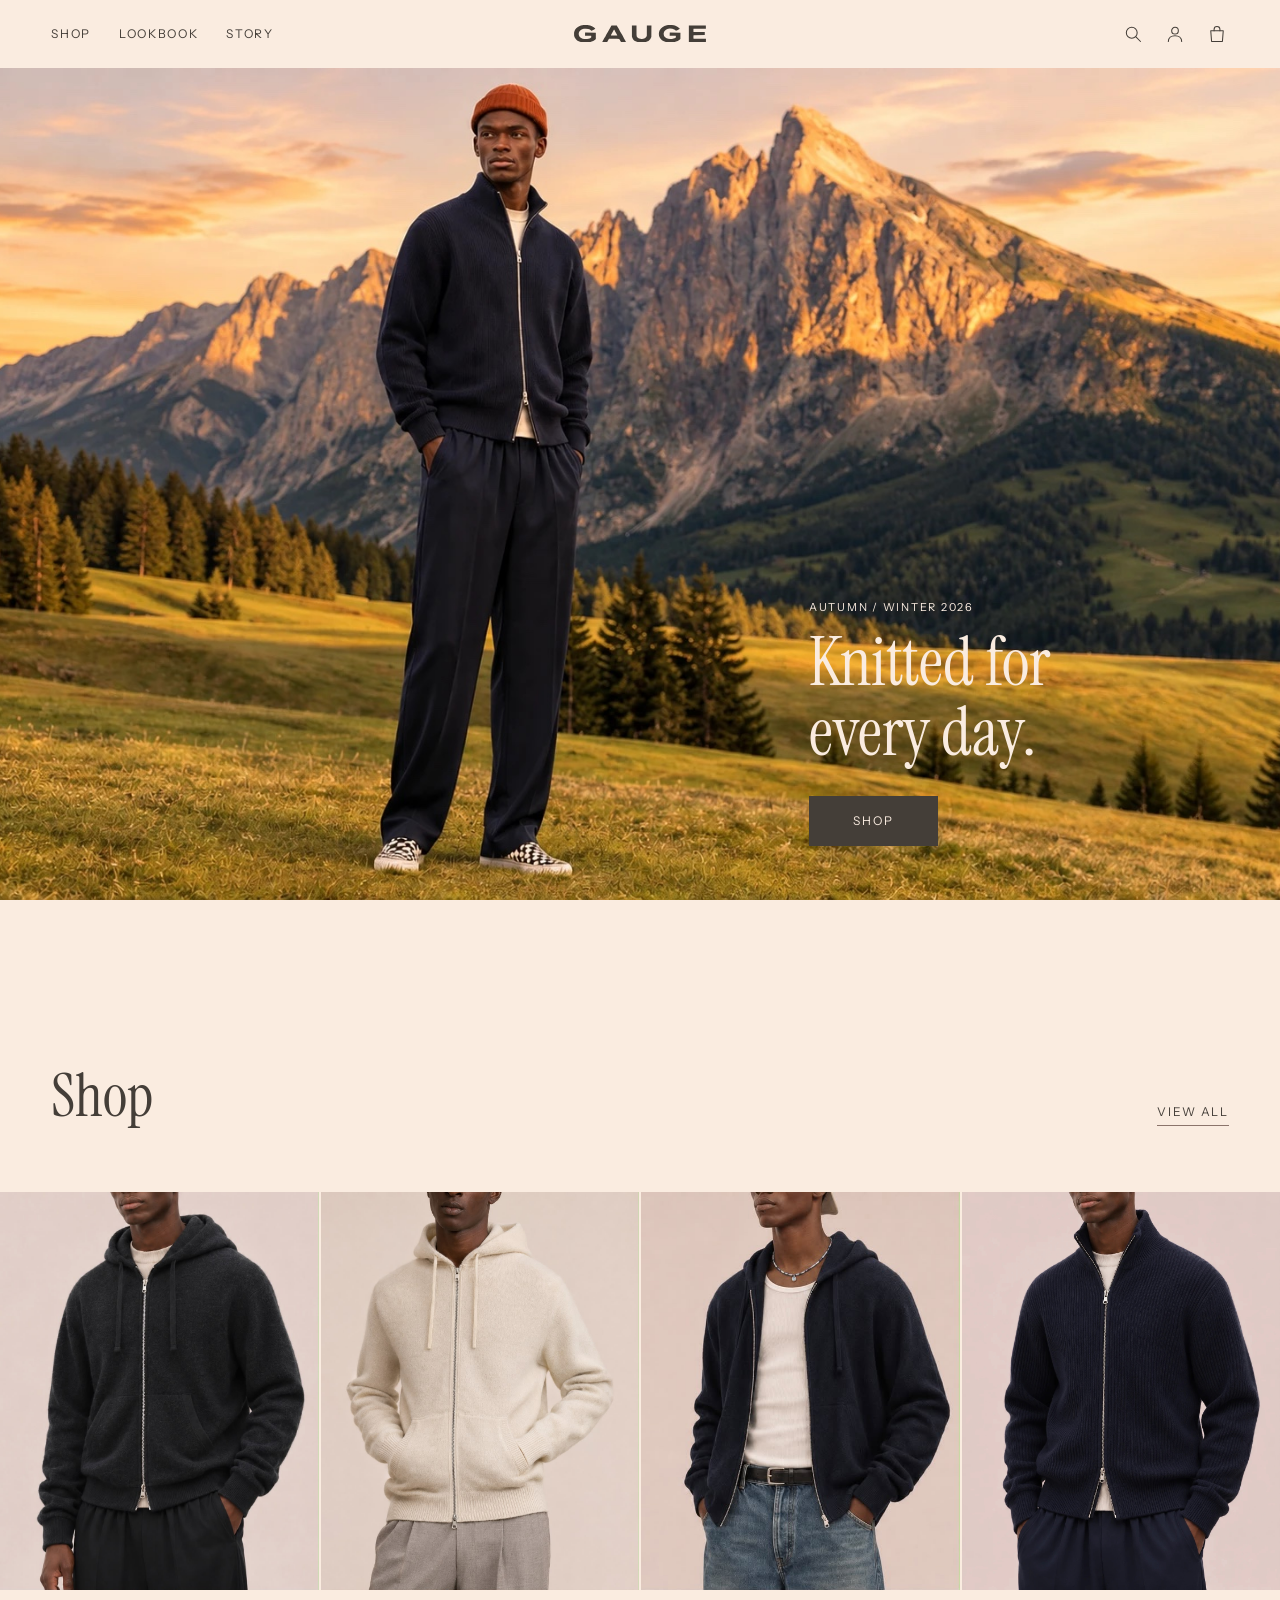
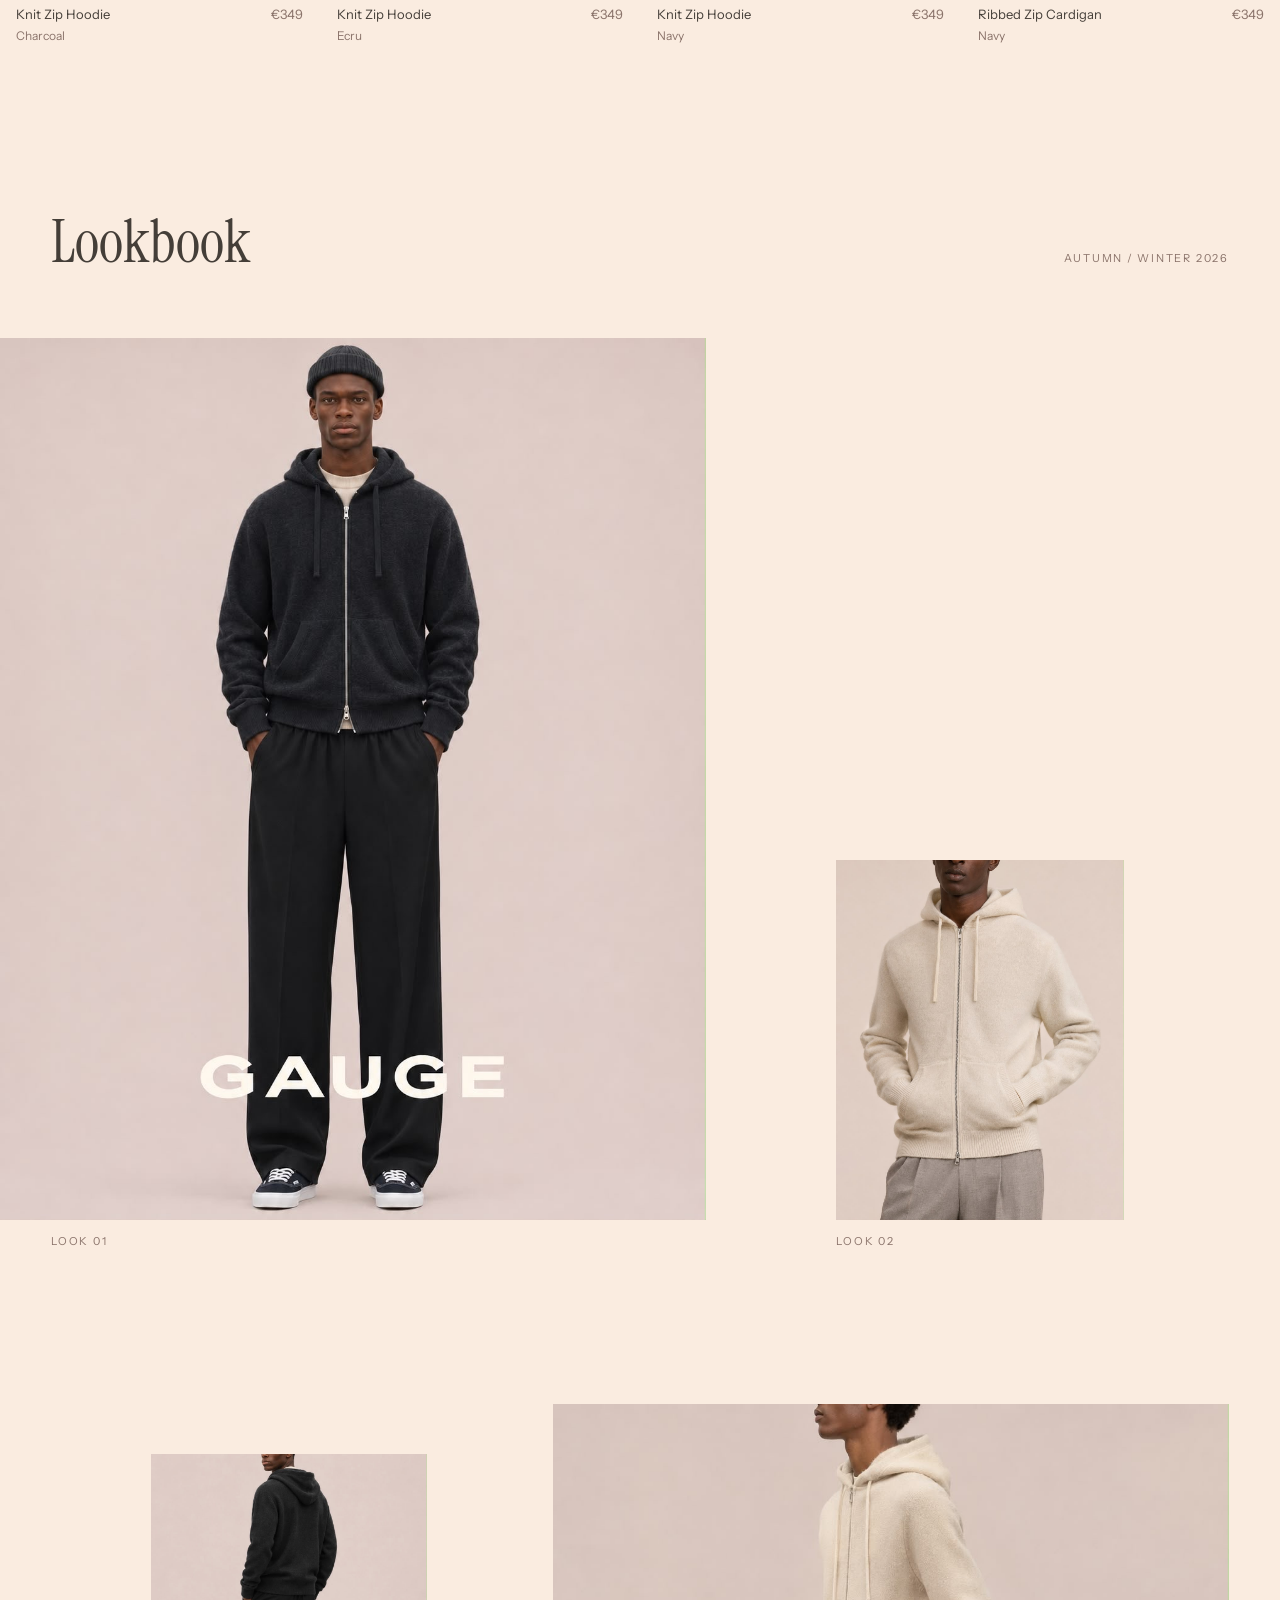
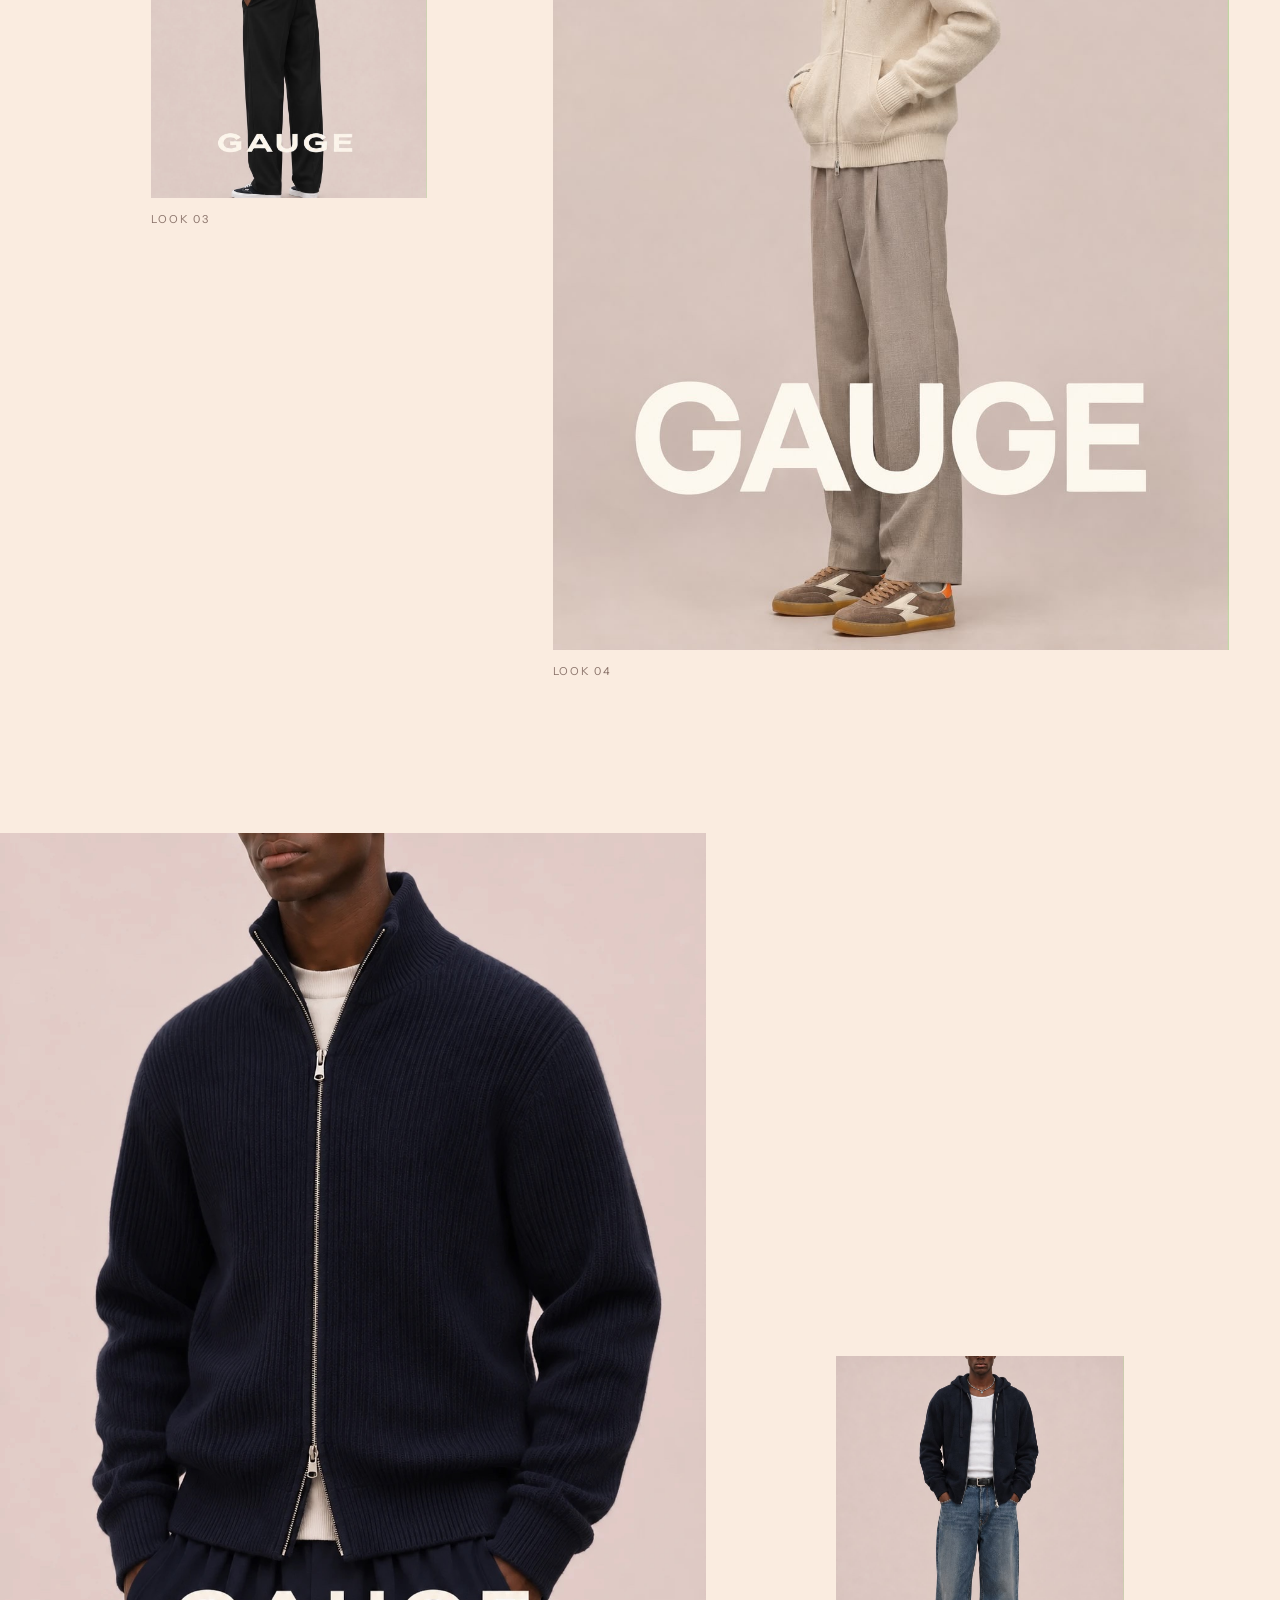
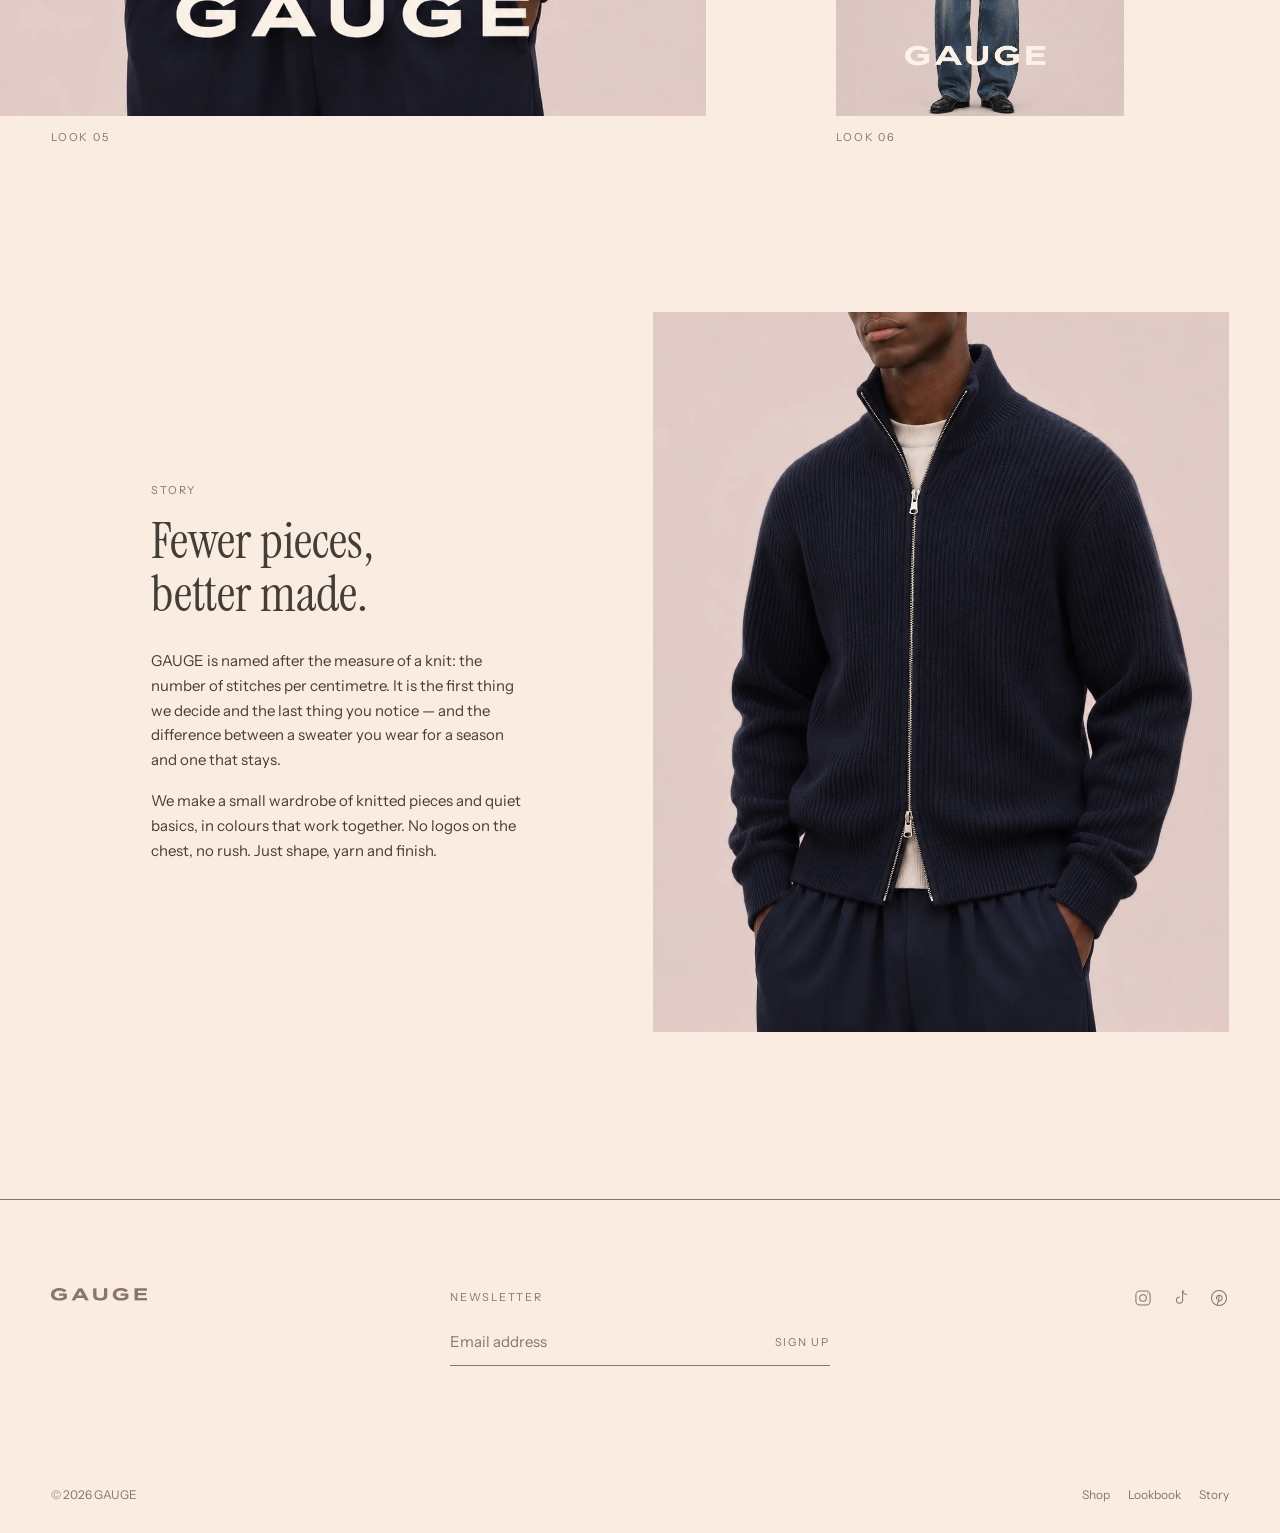
==== commit 7791ec58: "Add files via upload" ====
--- a/index.html
+++ b/index.html
@@ -1,10 +1,10 @@
 <!doctype html>
-<html lang="nl">
+<html lang="en">
 <head>
 <meta charset="utf-8">
 <meta name="viewport" content="width=device-width, initial-scale=1">
 <title>GAUGE</title>
-<meta name="description" content="GAUGE — knitwear en essentials.">
+<meta name="description" content="GAUGE — knitwear and essentials.">
 <link rel="preconnect" href="https://fonts.googleapis.com">
 <link rel="preconnect" href="https://fonts.gstatic.com" crossorigin>
 <link href="https://fonts.googleapis.com/css2?family=Instrument+Sans:wght@400;500&family=Instrument+Serif:ital@0;1&display=swap" rel="stylesheet">
@@ -19,11 +19,11 @@
   <!-- ═══ HERO ═══  FOTO: hero.jpg (tijdelijke banner; later vervangen door studiobeeld) -->
   <section class="hero">
     <figure class="ph" data-ph="hero.jpg">
-      <img src="hero.jpg" alt="Model in navy vest en pantalon van GAUGE in een berglandschap bij zonsondergang">
+      <img src="hero.jpg" alt="Model in a navy GAUGE cardigan and trousers in a mountain landscape at sunset">
     </figure>
     <div class="hero__text">
-      <p class="label">Herfst / Winter 2026</p>
-      <h1>Gebreid voor elke dag.</h1>
+      <p class="label">Autumn / Winter 2026</p>
+      <h1>Knitted for every day.</h1>
       <a class="btn" href="shop.html">Shop</a>
     </div>
   </section>
@@ -32,7 +32,7 @@
   <section id="shop">
     <div class="section-head">
       <h2>Shop</h2>
-      <a class="text-link" href="shop.html">Bekijk alles</a>
+      <a class="text-link" href="shop.html">View all</a>
     </div>
     <div class="grid" data-products></div>
   </section>
@@ -41,36 +41,36 @@
   <section id="lookbook">
     <div class="section-head">
       <h2>Lookbook</h2>
-      <p class="label">Herfst / Winter 2026</p>
+      <p class="label">Autumn / Winter 2026</p>
     </div>
     <div class="looks">
       <div class="look-row bleed">
         <figure class="look big reveal">
-          <div class="ph" data-ph="lookbook/01.jpg"><img src="lookbook/01.jpg" alt="Look 01 — hoodie in antraciet met wijde pantalon" loading="lazy"></div>
+          <div class="ph" data-ph="lookbook/01.jpg"><img src="lookbook/01.jpg" alt="Look 01 — charcoal hoodie with wide trousers" loading="lazy"></div>
           <figcaption class="label">Look 01</figcaption>
         </figure>
         <figure class="look small reveal">
-          <div class="ph" data-ph="lookbook/04.jpg"><img src="lookbook/04.jpg" alt="Look 02 — hoodie in ecru" loading="lazy"></div>
+          <div class="ph" data-ph="lookbook/04.jpg"><img src="lookbook/04.jpg" alt="Look 02 — ecru hoodie" loading="lazy"></div>
           <figcaption class="label">Look 02</figcaption>
         </figure>
       </div>
       <div class="look-row flip">
         <figure class="look small reveal">
-          <div class="ph" data-ph="lookbook/07.jpg"><img src="lookbook/07.jpg" alt="Look 03 — hoodie in antraciet, achteraanzicht" loading="lazy"></div>
+          <div class="ph" data-ph="lookbook/07.jpg"><img src="lookbook/07.jpg" alt="Look 03 — charcoal hoodie, back view" loading="lazy"></div>
           <figcaption class="label">Look 03</figcaption>
         </figure>
         <figure class="look big reveal">
-          <div class="ph" data-ph="lookbook/06.jpg"><img src="lookbook/06.jpg" alt="Look 04 — hoodie in ecru met pantalon, zijaanzicht" loading="lazy"></div>
+          <div class="ph" data-ph="lookbook/06.jpg"><img src="lookbook/06.jpg" alt="Look 04 — ecru hoodie with trousers, side view" loading="lazy"></div>
           <figcaption class="label">Look 04</figcaption>
         </figure>
       </div>
       <div class="look-row bleed">
         <figure class="look big reveal">
-          <div class="ph" data-ph="lookbook/09.jpg"><img src="lookbook/09.jpg" alt="Look 05 — geribd vest in navy" loading="lazy"></div>
+          <div class="ph" data-ph="lookbook/09.jpg"><img src="lookbook/09.jpg" alt="Look 05 — navy ribbed cardigan" loading="lazy"></div>
           <figcaption class="label">Look 05</figcaption>
         </figure>
         <figure class="look small reveal">
-          <div class="ph" data-ph="lookbook/02.jpg"><img src="lookbook/02.jpg" alt="Look 06 — hoodie in navy met wijde jeans" loading="lazy"></div>
+          <div class="ph" data-ph="lookbook/02.jpg"><img src="lookbook/02.jpg" alt="Look 06 — navy hoodie with wide jeans" loading="lazy"></div>
           <figcaption class="label">Look 06</figcaption>
         </figure>
       </div>
@@ -81,12 +81,12 @@
   <section id="story" class="story">
     <div class="story__text reveal">
       <p class="label">Story</p>
-      <h2>Minder stukken, beter gemaakt.</h2>
-      <p>GAUGE is genoemd naar de maat van het breiwerk: het aantal steken per centimeter. Het is het eerste wat we bepalen en het laatste wat je ziet — en het verschil tussen een trui die je één seizoen draagt en een die blijft.</p>
-      <p>We maken een kleine garderobe van gebreide stukken en rustige basics, in kleuren die bij elkaar passen. Geen logo's op de borst, geen haast. Alleen vorm, garen en afwerking.</p>
+      <h2>Fewer pieces, better made.</h2>
+      <p>GAUGE is named after the measure of a knit: the number of stitches per centimetre. It is the first thing we decide and the last thing you notice — and the difference between a sweater you wear for a season and one that stays.</p>
+      <p>We make a small wardrobe of knitted pieces and quiet basics, in colours that work together. No logos on the chest, no rush. Just shape, yarn and finish.</p>
     </div>
     <figure class="story__image reveal">
-      <div class="ph" data-ph="lookbook/10.jpg"><img src="lookbook/10.jpg" alt="Detail van geribd breiwerk in navy" loading="lazy"></div>
+      <div class="ph" data-ph="lookbook/10.jpg"><img src="lookbook/10.jpg" alt="Detail of navy rib knit" loading="lazy"></div>
     </figure>
   </section>
 
--- a/styles.css
+++ b/styles.css
@@ -0,0 +1,294 @@
+/* GAUGE — gedeelde stijl voor alle pagina's
+   Palet: alleen deze vier kleuren */
+:root {
+  --sand:  #FAECE0; /* 1. achtergrond, vlakken, header */
+  --taupe: #8B746B; /* 2. bodytekst, lijnen, hover */
+  --ink:   #443E38; /* 3. koppen, logo, knoppen */
+  --wine:  #6E3F3E; /* 4. accent: actieve link, CTA-hover */
+
+  --serif: "Instrument Serif", "Times New Roman", serif;
+  --sans:  "Instrument Sans", "Helvetica Neue", Arial, sans-serif;
+
+  --gutter: clamp(16px, 4vw, 56px);
+  --section: clamp(88px, 13vw, 200px);
+  --header-h: 68px;
+}
+
+*, *::before, *::after { box-sizing: border-box; }
+html { scroll-behavior: smooth; -webkit-text-size-adjust: 100%; }
+body {
+  margin: 0;
+  background: var(--sand);
+  color: var(--taupe);
+  font-family: var(--sans);
+  font-size: 15px;
+  line-height: 1.65;
+  -webkit-font-smoothing: antialiased;
+}
+img { display: block; width: 100%; height: 100%; object-fit: cover; }
+a { color: inherit; text-decoration: none; }
+button { font: inherit; color: inherit; background: none; border: 0; padding: 0; cursor: pointer; }
+h1, h2, h3, p, figure, ul { margin: 0; }
+ul { padding: 0; list-style: none; }
+:focus-visible { outline: 1px solid var(--wine); outline-offset: 4px; }
+
+h1, h2 { font-family: var(--serif); font-weight: 400; color: var(--ink); line-height: 1.05; text-wrap: balance; }
+.label { font-size: 11px; letter-spacing: .16em; text-transform: uppercase; color: var(--taupe); }
+.logo { display: block; fill: var(--ink); }
+.sprite { position: absolute; width: 0; height: 0; }
+
+/* ── Header ──────────────────────────────────────────────────── */
+.header {
+  position: sticky; top: 0; z-index: 20;
+  height: var(--header-h);
+  padding: 0 var(--gutter);
+  display: grid; grid-template-columns: 1fr auto 1fr; align-items: center;
+  background: var(--sand);
+  border-bottom: 1px solid transparent;
+  transition: border-color .3s;
+}
+.header.scrolled { border-bottom-color: var(--taupe); }
+.header .logo { width: 132px; height: auto; }
+.header__logo { grid-column: 2; }
+.header__right { grid-column: 3; justify-self: end; display: flex; align-items: center; gap: 36px; }
+.nav { display: flex; gap: 28px; }
+.nav a {
+  font-size: 12px; letter-spacing: .14em; text-transform: uppercase; color: var(--ink);
+  padding: 6px 0; transition: color .2s;
+}
+.nav a:hover { color: var(--taupe); }
+.nav a.active { color: var(--wine); }
+.icons { display: flex; gap: 18px; }
+.icons a, .burger { position: relative; display: grid; place-items: center; width: 24px; height: 24px; color: var(--ink); transition: color .2s; }
+.icons a:hover { color: var(--taupe); }
+.icon { width: 20px; height: 20px; fill: none; stroke: currentColor; stroke-width: 1.25; stroke-linecap: round; stroke-linejoin: round; }
+.burger { display: none; }
+.cart__count {
+  position: absolute; top: -6px; right: -9px;
+  font-size: 10px; line-height: 1; color: var(--wine); font-weight: 500;
+}
+
+/* ── Knoppen ─────────────────────────────────────────────────── */
+.btn {
+  display: inline-block;
+  padding: 15px 44px;
+  background: var(--ink); color: var(--sand);
+  font-size: 12px; letter-spacing: .16em; text-transform: uppercase; text-align: center;
+  transition: background-color .25s;
+}
+.btn:hover { background: var(--wine); }
+.btn--full { width: 100%; }
+.text-link { font-size: 12px; letter-spacing: .14em; text-transform: uppercase; color: var(--ink); border-bottom: 1px solid var(--taupe); padding-bottom: 3px; transition: color .2s, border-color .2s; }
+.text-link:hover { color: var(--wine); border-color: var(--wine); }
+
+/* ── Hero (home) ─────────────────────────────────────────────── */
+.hero {
+  position: relative;
+  height: calc(100svh - var(--header-h));
+  min-height: 520px;
+  background: var(--sand);
+  overflow: hidden;
+}
+.hero .ph { position: absolute; inset: 0; }
+.hero .ph img { object-position: 38% 50%; }
+.hero__text { position: absolute; left: var(--gutter); bottom: clamp(28px, 6vh, 64px); max-width: 420px; }
+.hero__text h1 { font-size: clamp(40px, 5.2vw, 76px); margin: 12px 0 28px; }
+/* Tekst op de bannerfoto: licht op beeld, rechtsonder naast het model */
+.hero .ph:not(.missing) + .hero__text { left: auto; right: var(--gutter); }
+.hero .ph:not(.missing) + .hero__text h1,
+.hero .ph:not(.missing) + .hero__text .label { color: var(--sand); }
+
+/* ── Placeholders voor foto's ────────────────────────────────── */
+.ph { position: relative; background: var(--sand); overflow: hidden; }
+.ph.missing img { display: none; }
+.ph.missing { outline: 1px solid var(--taupe); outline-offset: -1px; }
+.ph.missing::after {
+  content: attr(data-ph);
+  position: absolute; inset: 0; display: grid; place-items: center; padding: 16px;
+  text-align: center; font-size: 11px; letter-spacing: .14em; text-transform: uppercase; color: var(--taupe);
+}
+.hero .ph.missing { outline: 0; }
+
+/* ── Secties ─────────────────────────────────────────────────── */
+section { scroll-margin-top: var(--header-h); }
+.section-head {
+  padding: var(--section) var(--gutter) clamp(32px, 5vw, 64px);
+  display: flex; align-items: baseline; justify-content: space-between; gap: 24px;
+}
+.section-head h1, .section-head h2 { font-size: clamp(36px, 4.6vw, 64px); }
+.section-head--page { padding-top: clamp(48px, 7vw, 104px); }
+
+/* ── Productgrid (home, shop, gerelateerd) ───────────────────── */
+.grid { display: grid; grid-template-columns: repeat(4, 1fr); gap: 56px 2px; }
+.product { display: block; }
+.product .ph { aspect-ratio: 4 / 5; }
+.product .ph img { position: absolute; inset: 0; transition: opacity .45s; }
+.product .ph img.alt { opacity: 0; }
+.product:hover .ph img.alt, .product:focus-visible .ph img.alt { opacity: 1; }
+.product__info { display: flex; justify-content: space-between; gap: 16px; padding: 14px 16px 0; font-size: 13px; }
+.product__name { color: var(--ink); transition: color .2s; }
+.product:hover .product__name { color: var(--taupe); }
+.product__color { display: block; font-size: 12px; }
+.product__price { white-space: nowrap; }
+.grid-foot { padding: clamp(40px, 5vw, 64px) var(--gutter) 0; text-align: center; }
+.page-end { height: var(--section); }
+
+/* ── Lookbook ────────────────────────────────────────────────── */
+.looks { padding: 0 var(--gutter); display: grid; gap: clamp(72px, 12vw, 180px); }
+.look-row { display: grid; grid-template-columns: repeat(12, 1fr); column-gap: clamp(12px, 2vw, 28px); align-items: end; }
+.look .ph { aspect-ratio: 4 / 5; }
+.look figcaption { margin-top: 12px; }
+.look-row .big   { grid-column: 1 / span 7; }
+.look-row .small { grid-column: 9 / span 3; }
+.look-row.flip .small { grid-column: 2 / span 3; grid-row: 1; align-self: start; margin-top: 18%; }
+.look-row.flip .big   { grid-column: 6 / span 7; grid-row: 1; }
+.look-row.bleed { margin-left: calc(var(--gutter) * -1); }
+.look-row.bleed .big figcaption { padding-left: var(--gutter); }
+
+.reveal { opacity: 0; transform: translateY(18px); transition: opacity .9s ease, transform .9s ease; }
+.reveal.in { opacity: 1; transform: none; }
+
+/* ── Story ───────────────────────────────────────────────────── */
+.story {
+  padding: var(--section) var(--gutter);
+  display: grid; grid-template-columns: repeat(12, 1fr); column-gap: clamp(12px, 2vw, 28px); align-items: center;
+}
+.story__text { grid-column: 2 / span 4; color: var(--ink); }
+.story__text h2 { font-size: clamp(34px, 4vw, 56px); margin: 14px 0 28px; }
+.story__text p + p { margin-top: 1.1em; }
+.story__text p { max-width: 42ch; }
+.story__image { grid-column: 7 / span 6; }
+.story__image .ph { aspect-ratio: 4 / 5; }
+
+/* ── Productpagina ───────────────────────────────────────────── */
+.pdp { display: grid; grid-template-columns: minmax(0, 1.2fr) minmax(0, 1fr); align-items: start; }
+.pdp__gallery { display: grid; gap: 2px; }
+.pdp__gallery .ph { aspect-ratio: 4 / 5; }
+.pdp__info {
+  position: sticky; top: var(--header-h);
+  padding: clamp(32px, 4.5vw, 72px) var(--gutter) 48px clamp(24px, 5vw, 80px);
+  max-width: 600px;
+}
+.crumbs a { transition: color .2s; }
+.crumbs a:hover { color: var(--wine); }
+.pdp__info h1 { font-size: clamp(36px, 3.8vw, 56px); margin: 20px 0 6px; }
+.pdp__price { font-size: 17px; color: var(--ink); margin-top: 14px; }
+.pdp__desc { margin-top: 24px; color: var(--ink); max-width: 44ch; }
+.pdp__group { margin-top: 32px; }
+.pdp__group-head { display: flex; justify-content: space-between; align-items: baseline; margin-bottom: 12px; }
+.colors { display: flex; gap: 20px; font-size: 13px; }
+.colors a { padding-bottom: 3px; border-bottom: 1px solid transparent; transition: color .2s; }
+.colors a:hover { color: var(--ink); }
+.colors a[aria-current] { color: var(--ink); border-bottom-color: var(--ink); }
+.sizes { display: grid; grid-template-columns: repeat(4, 1fr); gap: 8px; border: 0; padding: 0; margin: 0; }
+.sizes input { position: absolute; opacity: 0; pointer-events: none; }
+.sizes span {
+  display: block; padding: 12px 0; text-align: center; font-size: 13px; color: var(--ink);
+  border: 1px solid var(--taupe); cursor: pointer; transition: background-color .2s, color .2s, border-color .2s;
+}
+.sizes label:hover span { border-color: var(--ink); }
+.sizes input:checked + span { background: var(--ink); border-color: var(--ink); color: var(--sand); }
+.sizes input:focus-visible + span { outline: 1px solid var(--wine); outline-offset: 3px; }
+.pdp__add { margin-top: 28px; }
+.pdp__msg { min-height: 1.65em; margin-top: 10px; font-size: 13px; color: var(--wine); }
+.accordion { margin-top: 28px; border-bottom: 1px solid var(--taupe); }
+.accordion details { border-top: 1px solid var(--taupe); }
+.accordion summary {
+  display: flex; justify-content: space-between; align-items: center;
+  padding: 16px 0; cursor: pointer; list-style: none;
+  font-size: 12px; letter-spacing: .14em; text-transform: uppercase; color: var(--ink);
+}
+.accordion summary::-webkit-details-marker { display: none; }
+.accordion summary::after { content: "+"; font-size: 16px; letter-spacing: 0; color: var(--taupe); }
+.accordion details[open] summary::after { content: "–"; }
+.accordion .accordion__body { padding: 0 0 20px; font-size: 14px; max-width: 46ch; }
+.accordion li + li { margin-top: 4px; }
+.notfound { padding: var(--section) var(--gutter); text-align: center; }
+.notfound h1 { font-size: clamp(36px, 4.6vw, 64px); margin-bottom: 28px; }
+
+/* ── Footer ──────────────────────────────────────────────────── */
+.footer { border-top: 1px solid var(--taupe); padding: clamp(48px, 7vw, 88px) var(--gutter) 28px; color: var(--taupe); }
+.footer__top { display: grid; grid-template-columns: 1fr minmax(260px, 380px) 1fr; gap: 40px; align-items: start; }
+.footer .logo { width: 96px; height: auto; fill: var(--taupe); }
+.newsletter label { display: block; margin-bottom: 14px; }
+.newsletter__row { display: flex; border-bottom: 1px solid var(--taupe); }
+.newsletter input {
+  flex: 1; min-width: 0; padding: 10px 0; border: 0; border-radius: 0; background: transparent;
+  font: inherit; color: var(--ink); outline: 0;
+}
+.newsletter input::placeholder { color: var(--taupe); opacity: 1; }
+.newsletter__row:focus-within { border-bottom-color: var(--wine); }
+.newsletter button { font-size: 11px; letter-spacing: .16em; text-transform: uppercase; padding: 10px 0 10px 16px; transition: color .2s; }
+.newsletter button:hover { color: var(--wine); }
+.newsletter__msg { min-height: 1.65em; margin-top: 10px; font-size: 13px; }
+.social { justify-self: end; display: flex; gap: 18px; }
+.social a { transition: color .2s; }
+.social a:hover { color: var(--ink); }
+.footer__bottom { margin-top: clamp(48px, 7vw, 88px); display: flex; justify-content: space-between; gap: 16px; font-size: 12px; }
+.footer__bottom nav { display: flex; gap: 18px; }
+.footer__bottom a:hover { color: var(--ink); }
+
+/* ── Desktop: menu links van het logo, iconen rechts ─────────── */
+@media (min-width: 861px) {
+  .header__right, .header__menu { display: contents; }
+  .header__logo { grid-row: 1; }
+  .grid.grid--related { grid-template-columns: repeat(3, 1fr); }
+  .nav   { grid-column: 1; grid-row: 1; justify-self: start; }
+  .icons { grid-column: 3; grid-row: 1; justify-self: end; }
+}
+
+/* ── Mobiel ──────────────────────────────────────────────────── */
+@media (max-width: 860px) {
+  :root { --header-h: 60px; }
+  .header .logo { width: 112px; }
+  .burger { display: grid; }
+  .header__right { gap: 0; }
+  .header__menu {
+    position: absolute; top: var(--header-h); left: 0; right: 0;
+    background: var(--sand); border-bottom: 1px solid var(--taupe);
+    padding: 20px var(--gutter) 28px;
+    display: none; flex-direction: column; gap: 24px;
+  }
+  .header.open .header__menu { display: flex; }
+  .header.open { border-bottom-color: var(--taupe); }
+  .nav { flex-direction: column; gap: 4px; }
+  .nav a { font-family: var(--serif); font-size: 32px; letter-spacing: 0; text-transform: none; }
+
+  /* Mobiel staat de hero-tekst over de donkere broek: knop licht i.p.v. donker */
+  .hero .ph:not(.missing) + .hero__text { left: var(--gutter); right: var(--gutter); }
+  .hero .ph:not(.missing) + .hero__text .btn { background: var(--sand); color: var(--ink); }
+  .hero .ph:not(.missing) + .hero__text .btn:hover { background: var(--wine); color: var(--sand); }
+
+  .grid { grid-template-columns: repeat(2, 1fr); gap: 36px 2px; }
+  .product__info { flex-direction: column; gap: 2px; padding: 12px 12px 0; }
+
+  .look-row .big, .look-row.flip .big { grid-column: 1 / -1; grid-row: auto; }
+  .look-row .small { grid-column: 7 / span 6; margin-top: clamp(72px, 12vw, 180px); }
+  .look-row.flip .small { grid-column: 1 / span 6; grid-row: auto; margin-top: 0; margin-bottom: clamp(72px, 12vw, 180px); }
+  .look-row.bleed { margin-right: calc(var(--gutter) * -1); }
+  .look-row.bleed .small { margin-right: var(--gutter); }
+
+  .story__text { grid-column: 1 / -1; order: 2; margin-top: 40px; }
+  .story__image { grid-column: 1 / -1; margin: 0 calc(var(--gutter) * -1); }
+
+  /* Productpagina: foto's als swipe-rij, info eronder */
+  .pdp { grid-template-columns: 1fr; }
+  .pdp__gallery { display: flex; overflow-x: auto; scroll-snap-type: x mandatory; scrollbar-width: none; }
+  .pdp__gallery::-webkit-scrollbar { display: none; }
+  .pdp__gallery .ph { flex: 0 0 88%; scroll-snap-align: start; }
+  .pdp__gallery .ph:only-child { flex-basis: 100%; }
+  .pdp__info { position: static; max-width: none; padding: 28px var(--gutter) 40px; }
+
+  .footer__top { grid-template-columns: 1fr; }
+  .social { justify-self: start; }
+}
+@media (max-width: 480px) {
+  .grid { grid-template-columns: 1fr; }
+  .grid.grid--related { grid-template-columns: repeat(2, 1fr); }
+  .footer__bottom { flex-direction: column; }
+}
+@media (prefers-reduced-motion: reduce) {
+  html { scroll-behavior: auto; }
+  .reveal { opacity: 1; transform: none; transition: none; }
+  .product .ph img { transition: none; }
+}
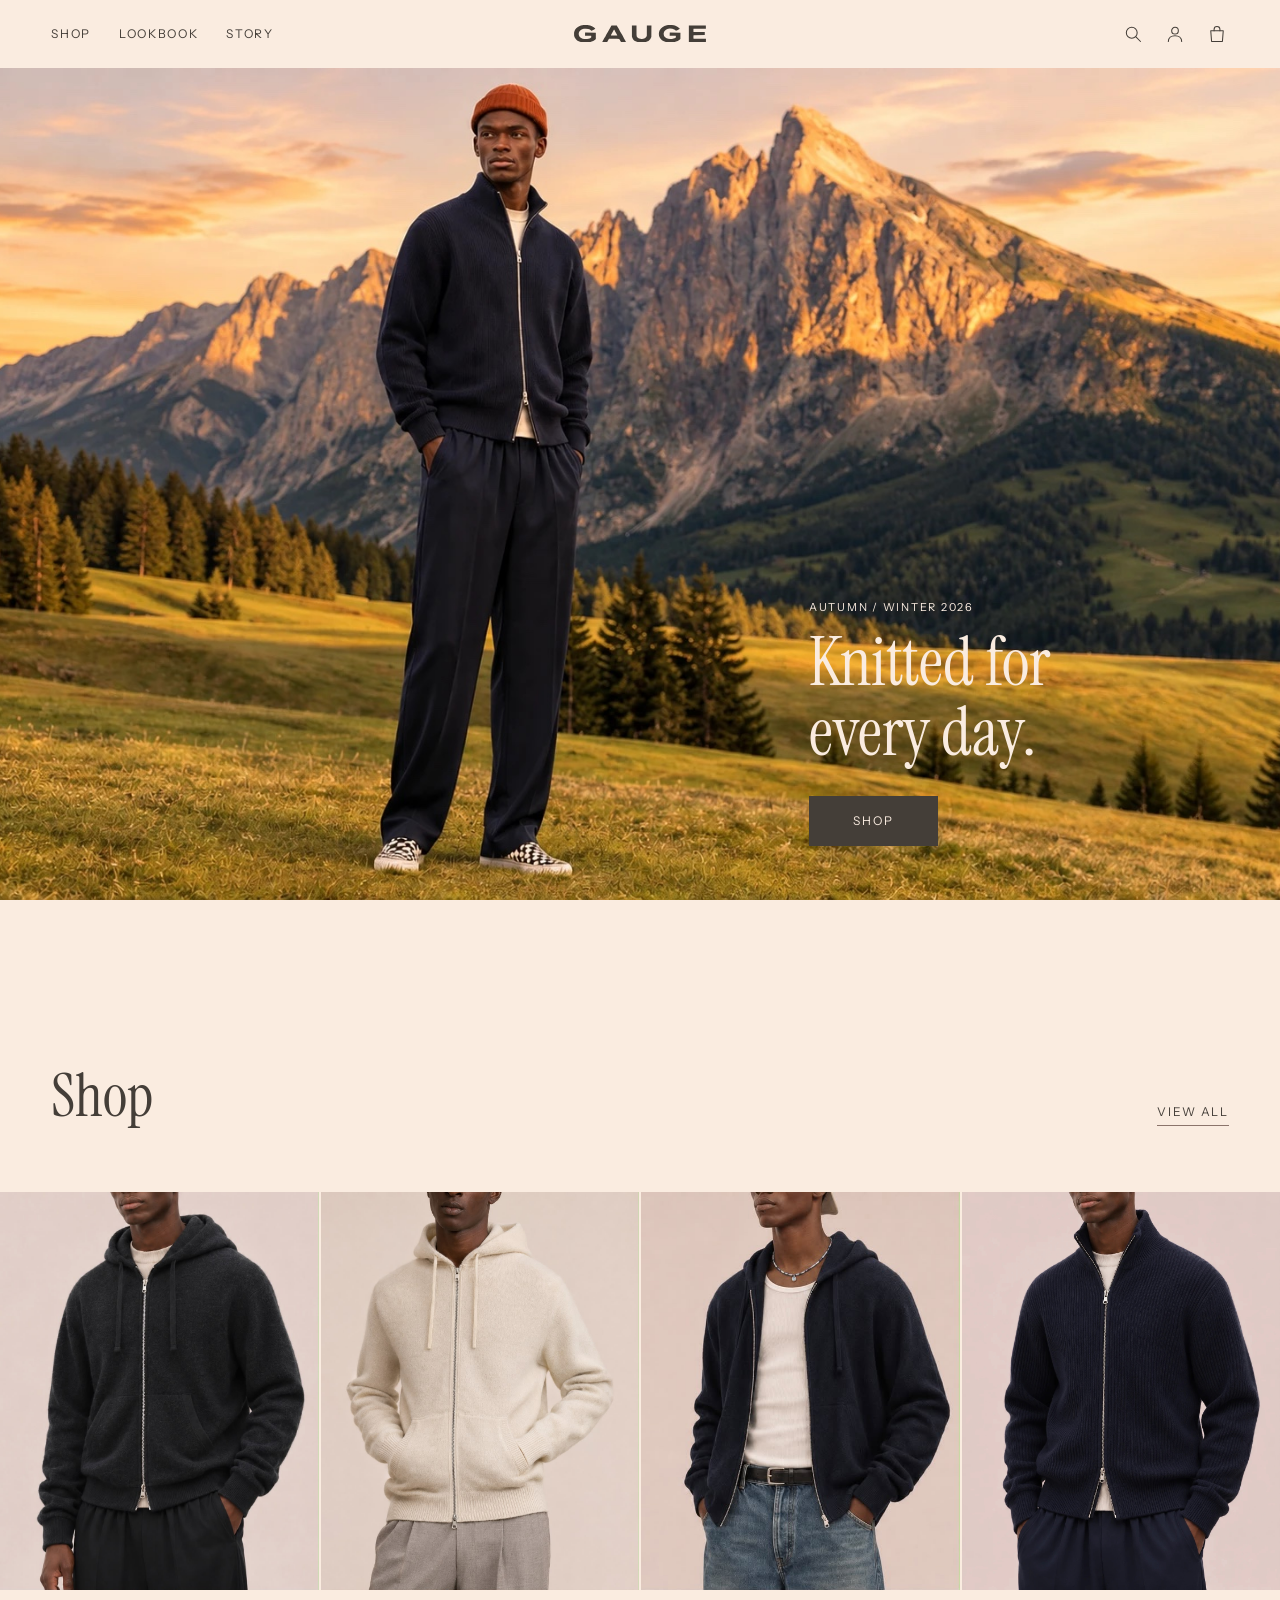
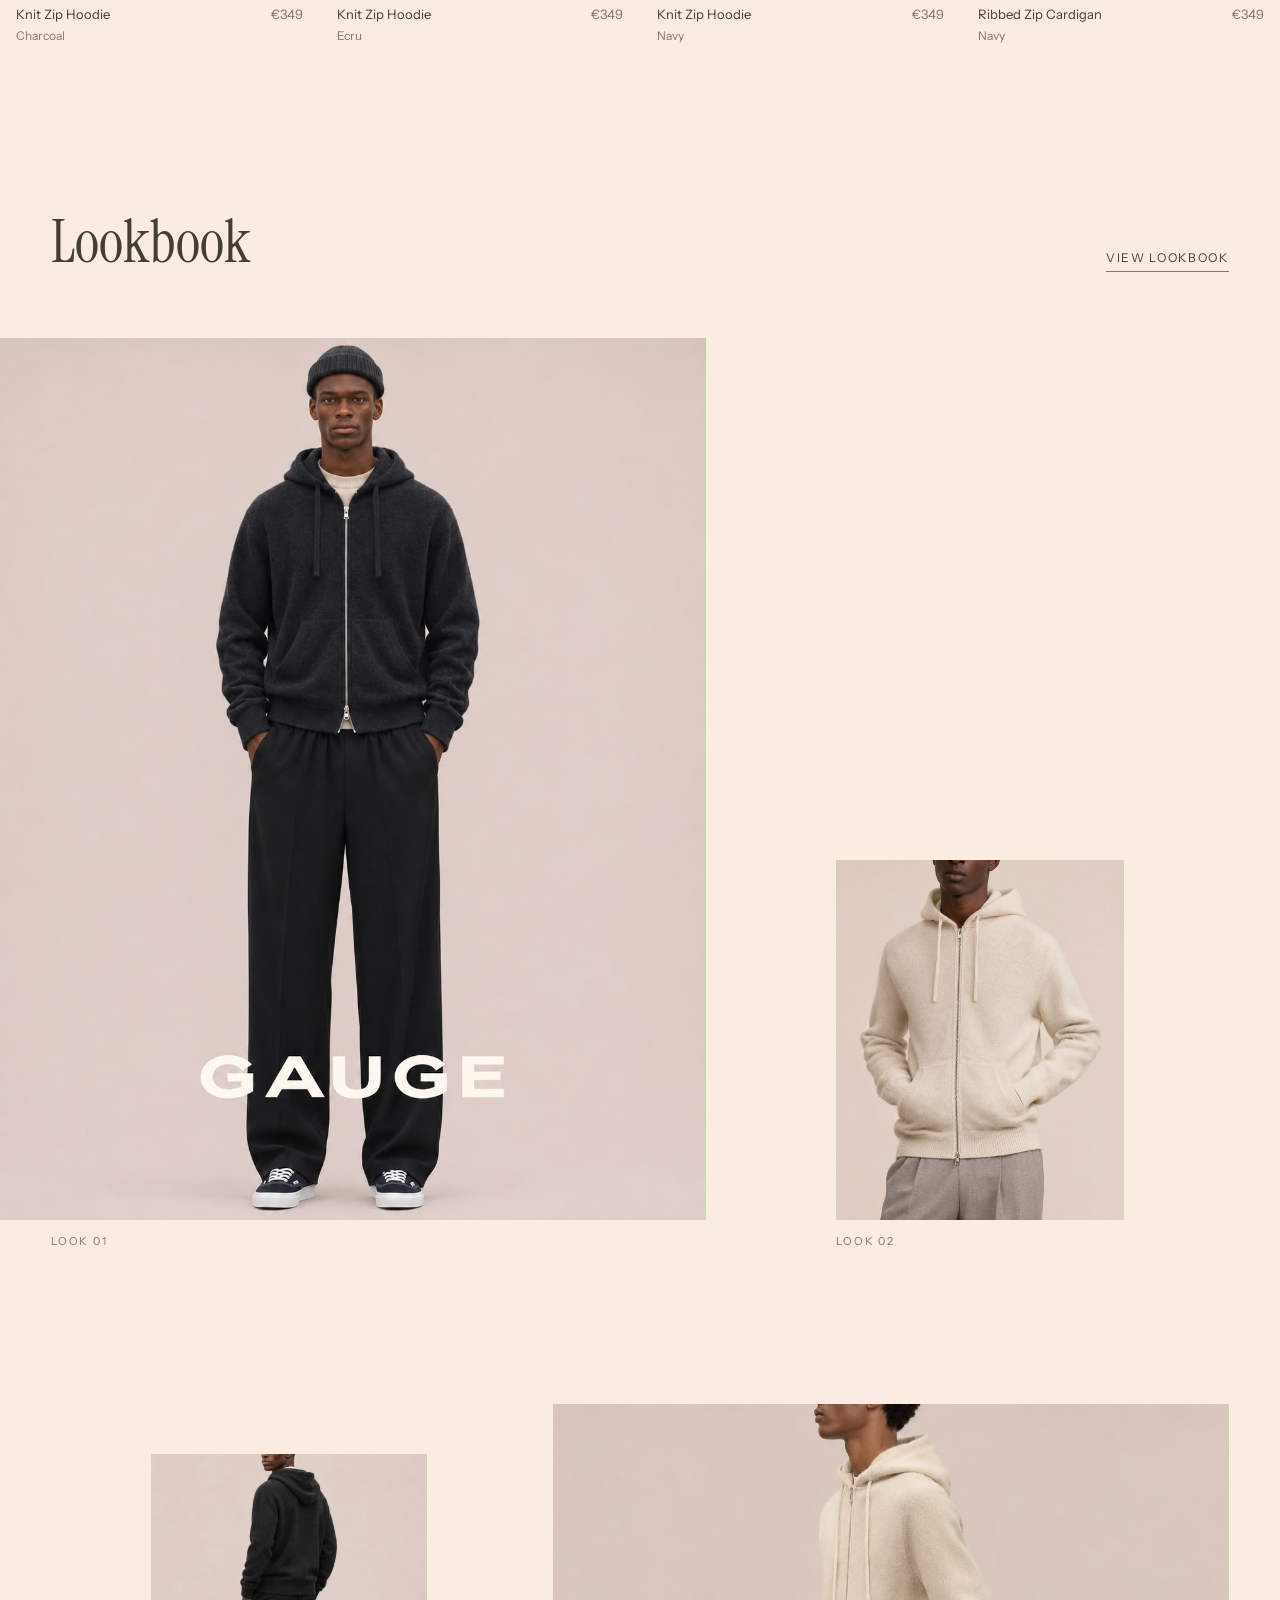
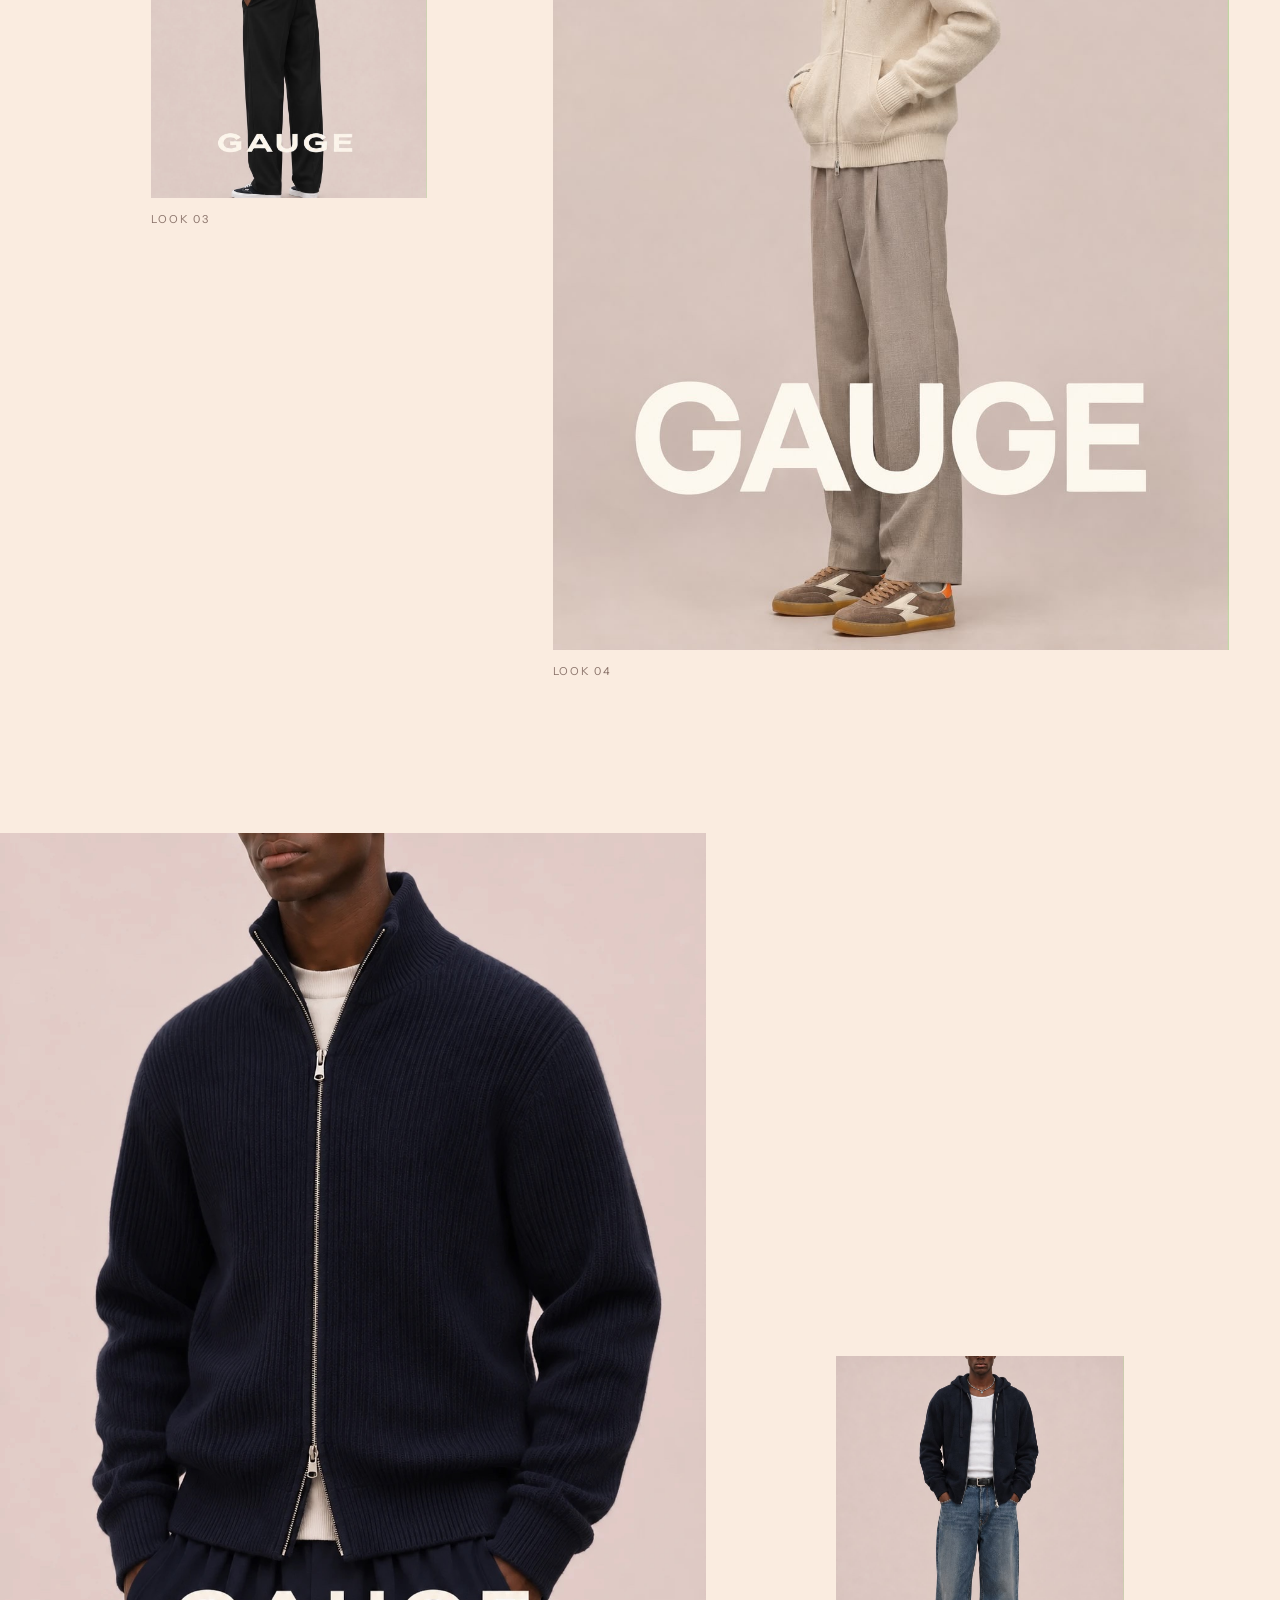
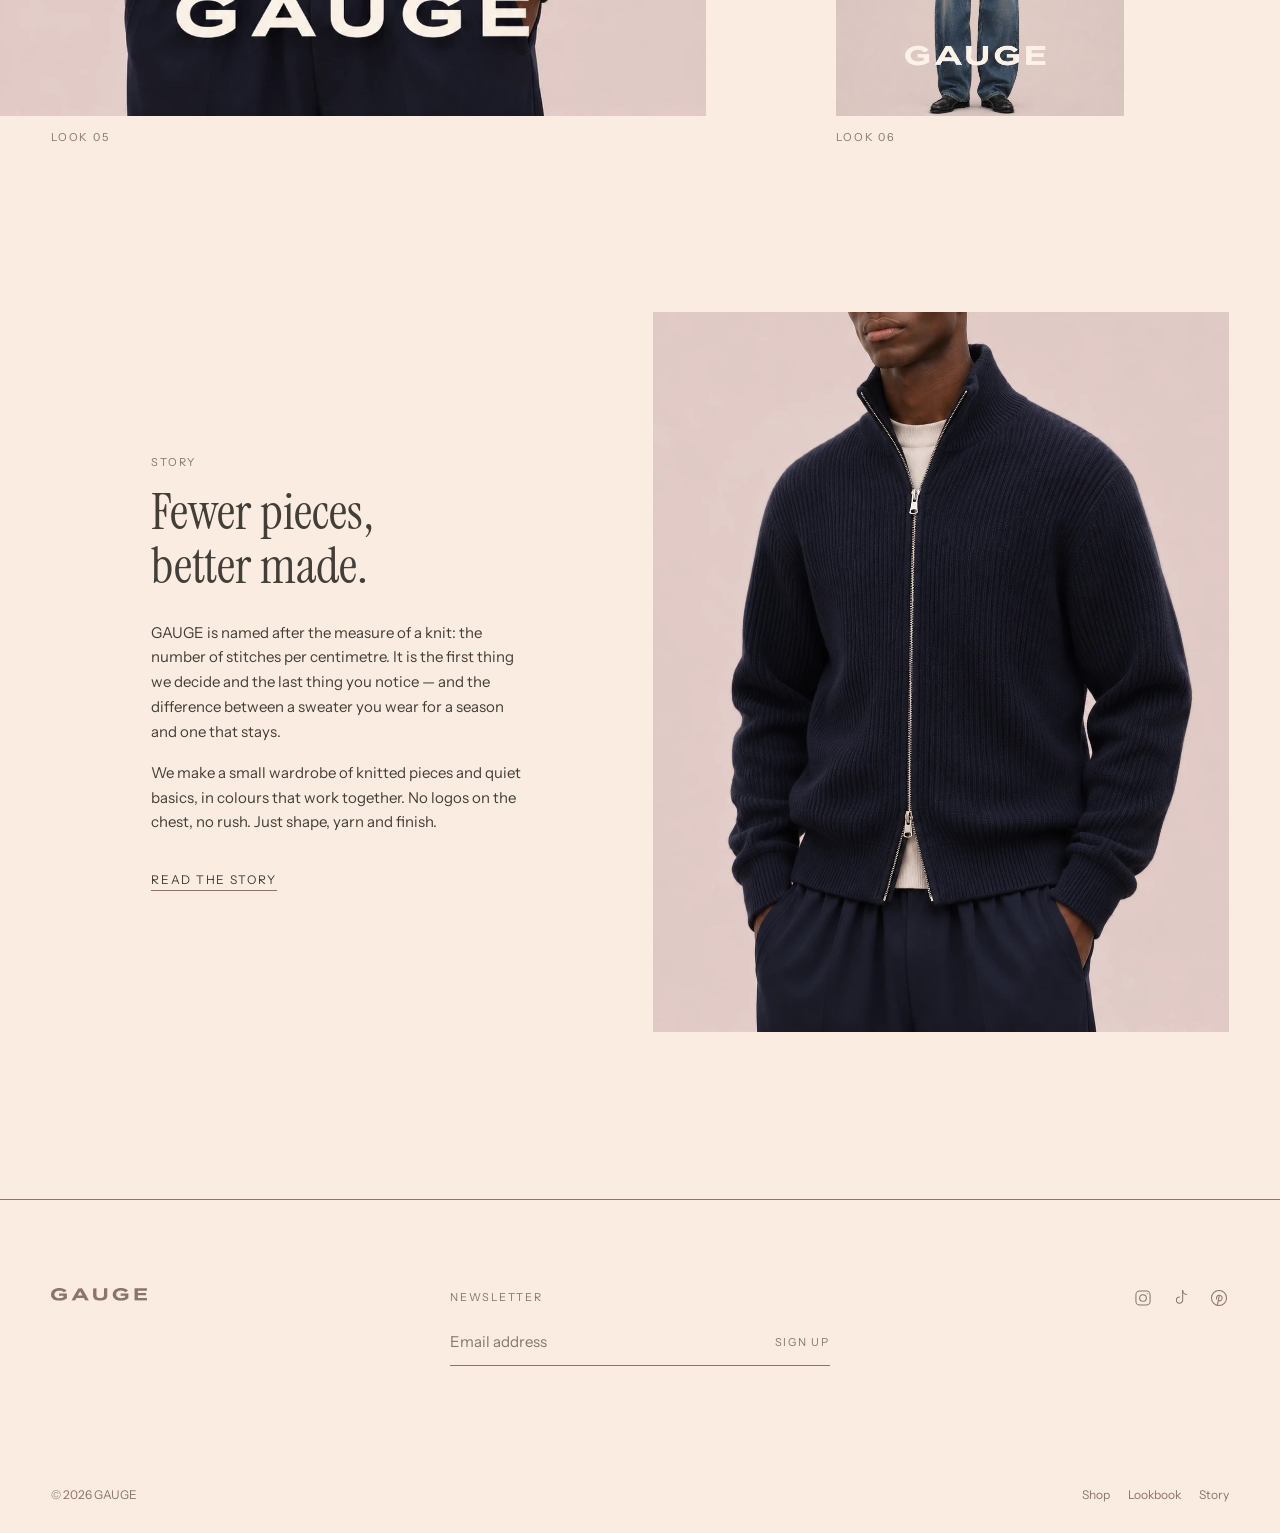
==== commit ac19768a: "Add files via upload" ====
--- a/index.html
+++ b/index.html
@@ -8,7 +8,7 @@
 <link rel="preconnect" href="https://fonts.googleapis.com">
 <link rel="preconnect" href="https://fonts.gstatic.com" crossorigin>
 <link href="https://fonts.googleapis.com/css2?family=Instrument+Sans:wght@400;500&family=Instrument+Serif:ital@0;1&display=swap" rel="stylesheet">
-<link rel="stylesheet" href="styles.css">
+<link rel="stylesheet" href="styles.css?v=4">
 </head>
 <body data-page="home">
 
@@ -41,7 +41,7 @@
   <section id="lookbook">
     <div class="section-head">
       <h2>Lookbook</h2>
-      <p class="label">Autumn / Winter 2026</p>
+      <a class="text-link" href="lookbook.html">View lookbook</a>
     </div>
     <div class="looks">
       <div class="look-row bleed">
@@ -84,6 +84,7 @@
       <h2>Fewer pieces, better made.</h2>
       <p>GAUGE is named after the measure of a knit: the number of stitches per centimetre. It is the first thing we decide and the last thing you notice — and the difference between a sweater you wear for a season and one that stays.</p>
       <p>We make a small wardrobe of knitted pieces and quiet basics, in colours that work together. No logos on the chest, no rush. Just shape, yarn and finish.</p>
+      <p class="story__link"><a class="text-link" href="story.html">Read the story</a></p>
     </div>
     <figure class="story__image reveal">
       <div class="ph" data-ph="lookbook/10.jpg"><img src="lookbook/10.jpg" alt="Detail of navy rib knit" loading="lazy"></div>
@@ -94,6 +95,6 @@
 
 <footer class="footer" id="footer"></footer>
 
-<script src="site.js"></script>
+<script src="site.js?v=4"></script>
 </body>
 </html>
--- a/styles.css
+++ b/styles.css
@@ -155,6 +155,14 @@
 }
 .story__text { grid-column: 2 / span 4; color: var(--ink); }
 .story__text h2 { font-size: clamp(34px, 4vw, 56px); margin: 14px 0 28px; }
+.story__text h1 { font-size: clamp(40px, 4.8vw, 68px); margin: 14px 0 28px; }
+.story__text .story__link { margin-top: 32px; }
+/* Storypagina: tweede blok gespiegeld (beeld links, tekst rechts) */
+.story--page { padding-top: clamp(48px, 7vw, 104px); }
+.story--flip { padding-top: 0; }
+.story--flip .story__image { grid-column: 1 / span 6; grid-row: 1; }
+.story--flip .story__text { grid-column: 8 / span 4; grid-row: 1; }
+.story--flip .story__text h2 { margin-top: 0; }
 .story__text p + p { margin-top: 1.1em; }
 .story__text p { max-width: 42ch; }
 .story__image { grid-column: 7 / span 6; }
@@ -270,6 +278,8 @@
 
   .story__text { grid-column: 1 / -1; order: 2; margin-top: 40px; }
   .story__image { grid-column: 1 / -1; margin: 0 calc(var(--gutter) * -1); }
+  .story--flip { padding-top: 0; }
+  .story--flip .story__text, .story--flip .story__image { grid-column: 1 / -1; grid-row: auto; }
 
   /* Productpagina: foto's als swipe-rij, info eronder */
   .pdp { grid-template-columns: 1fr; }
